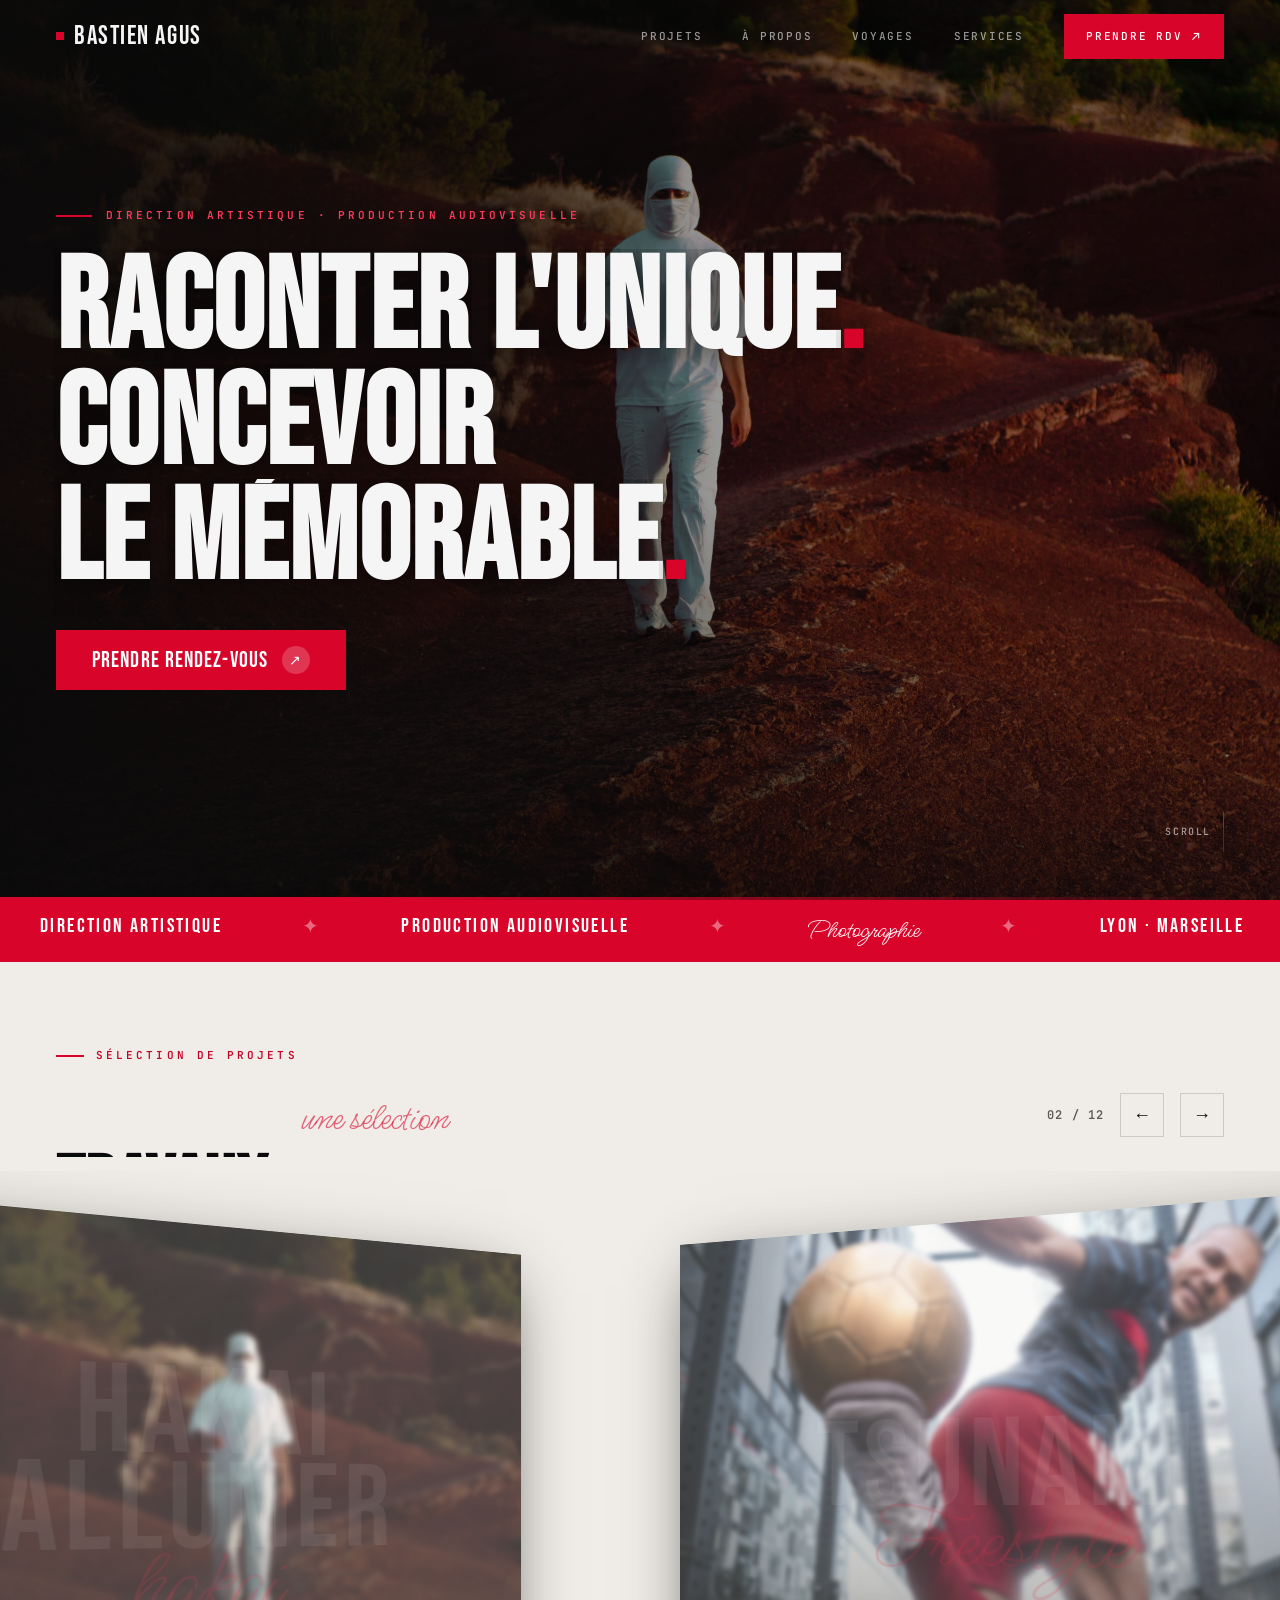
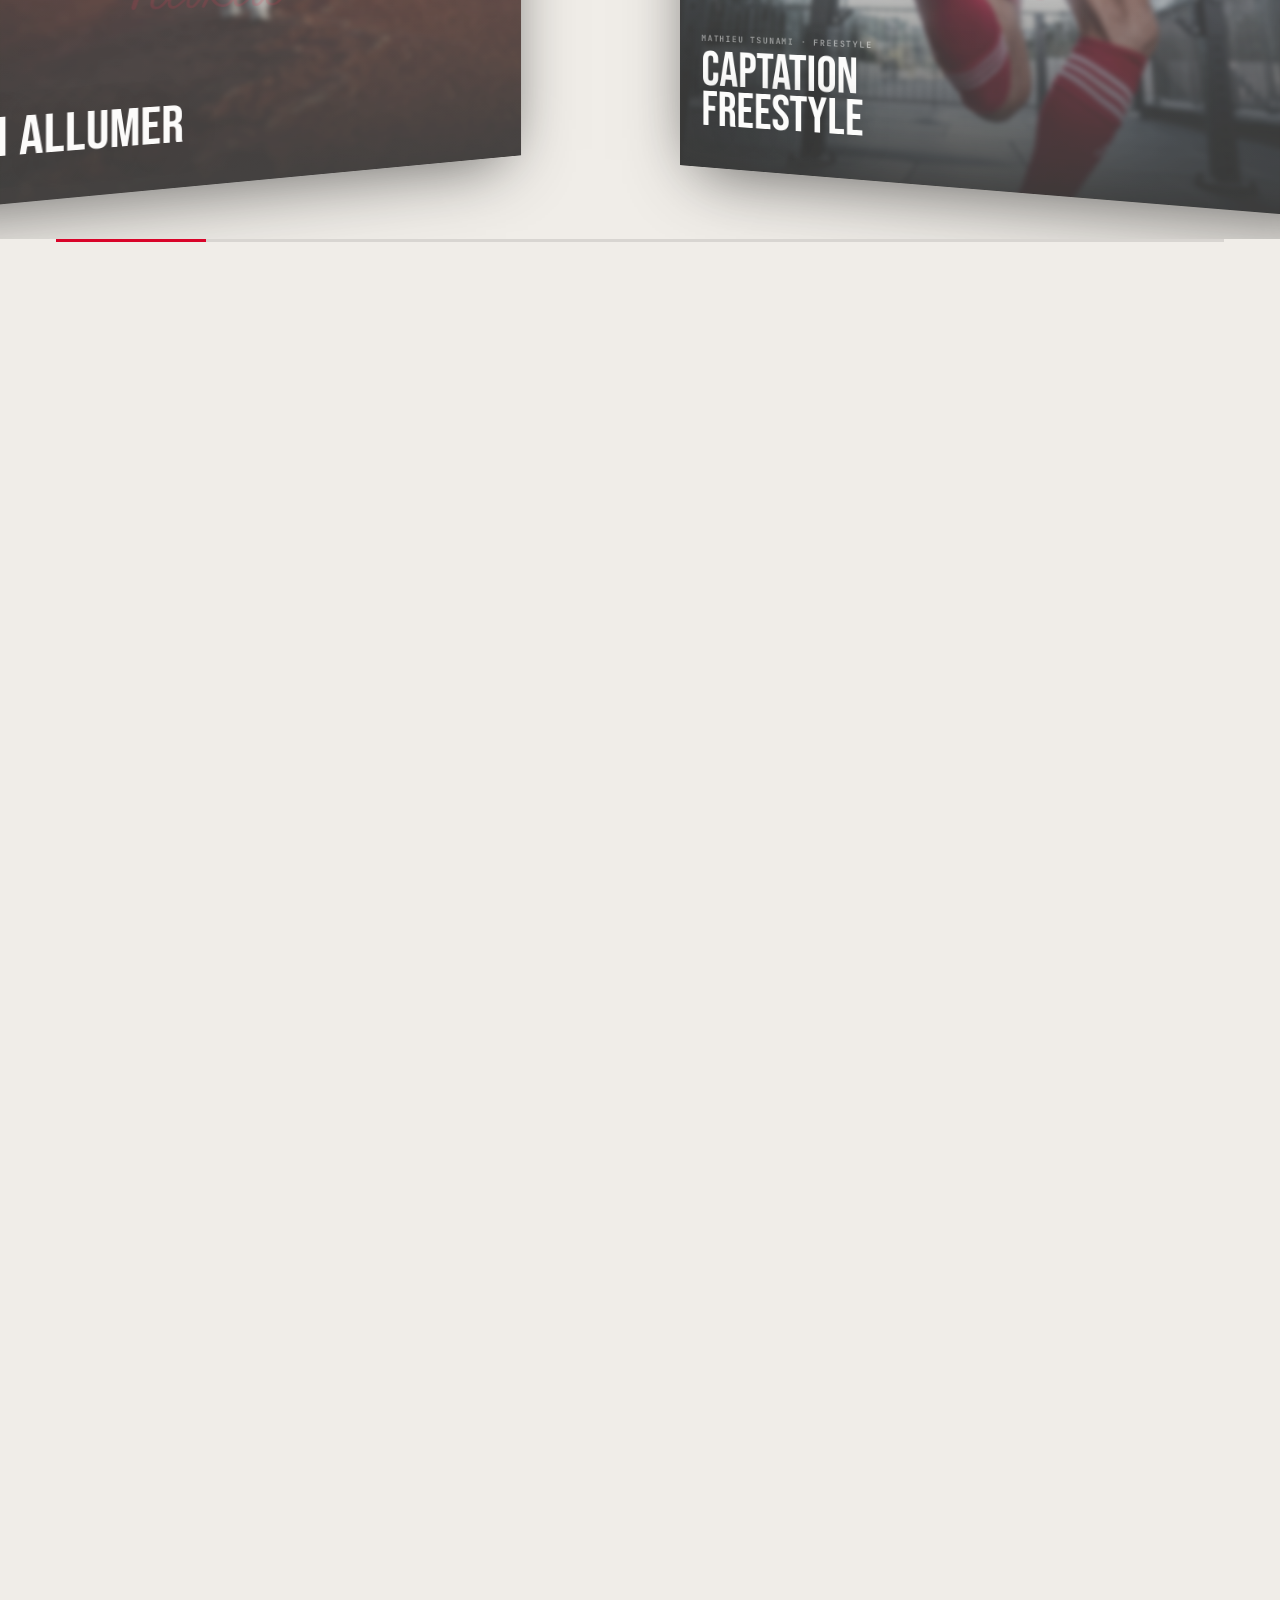
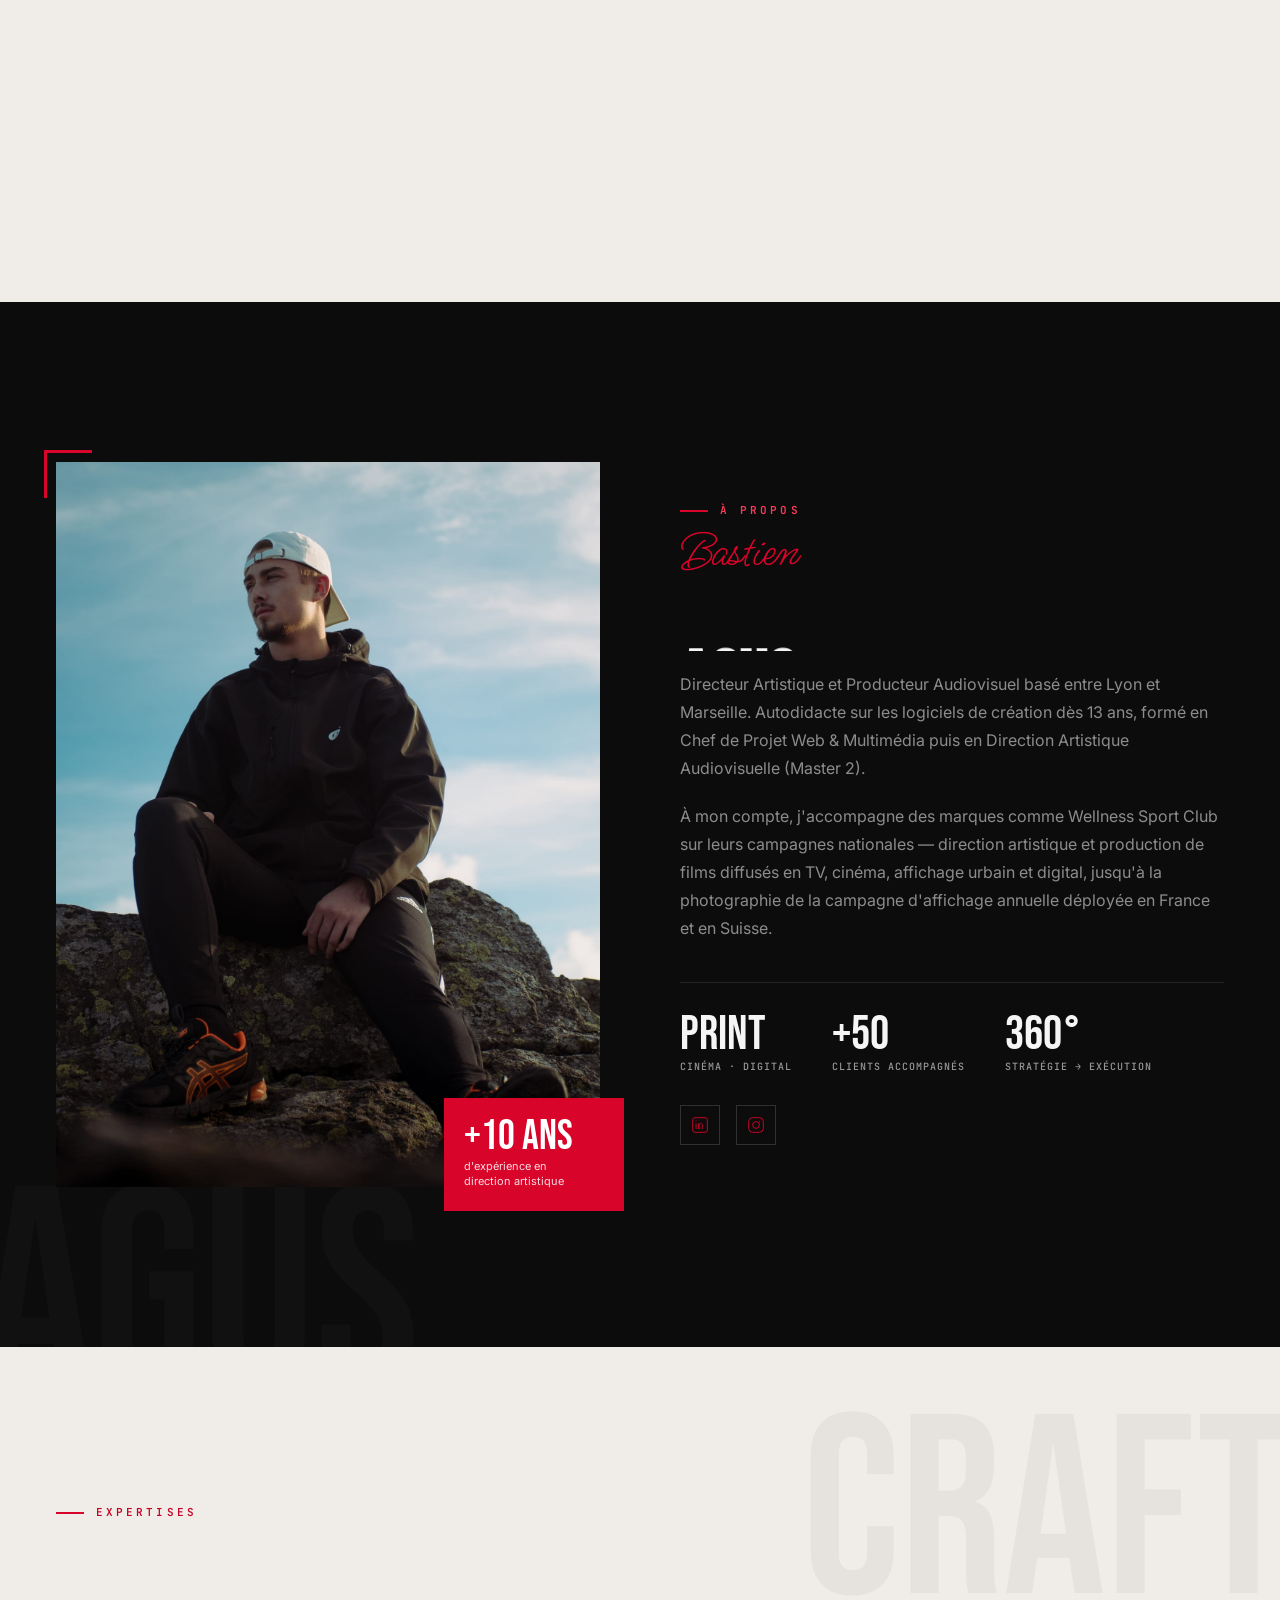
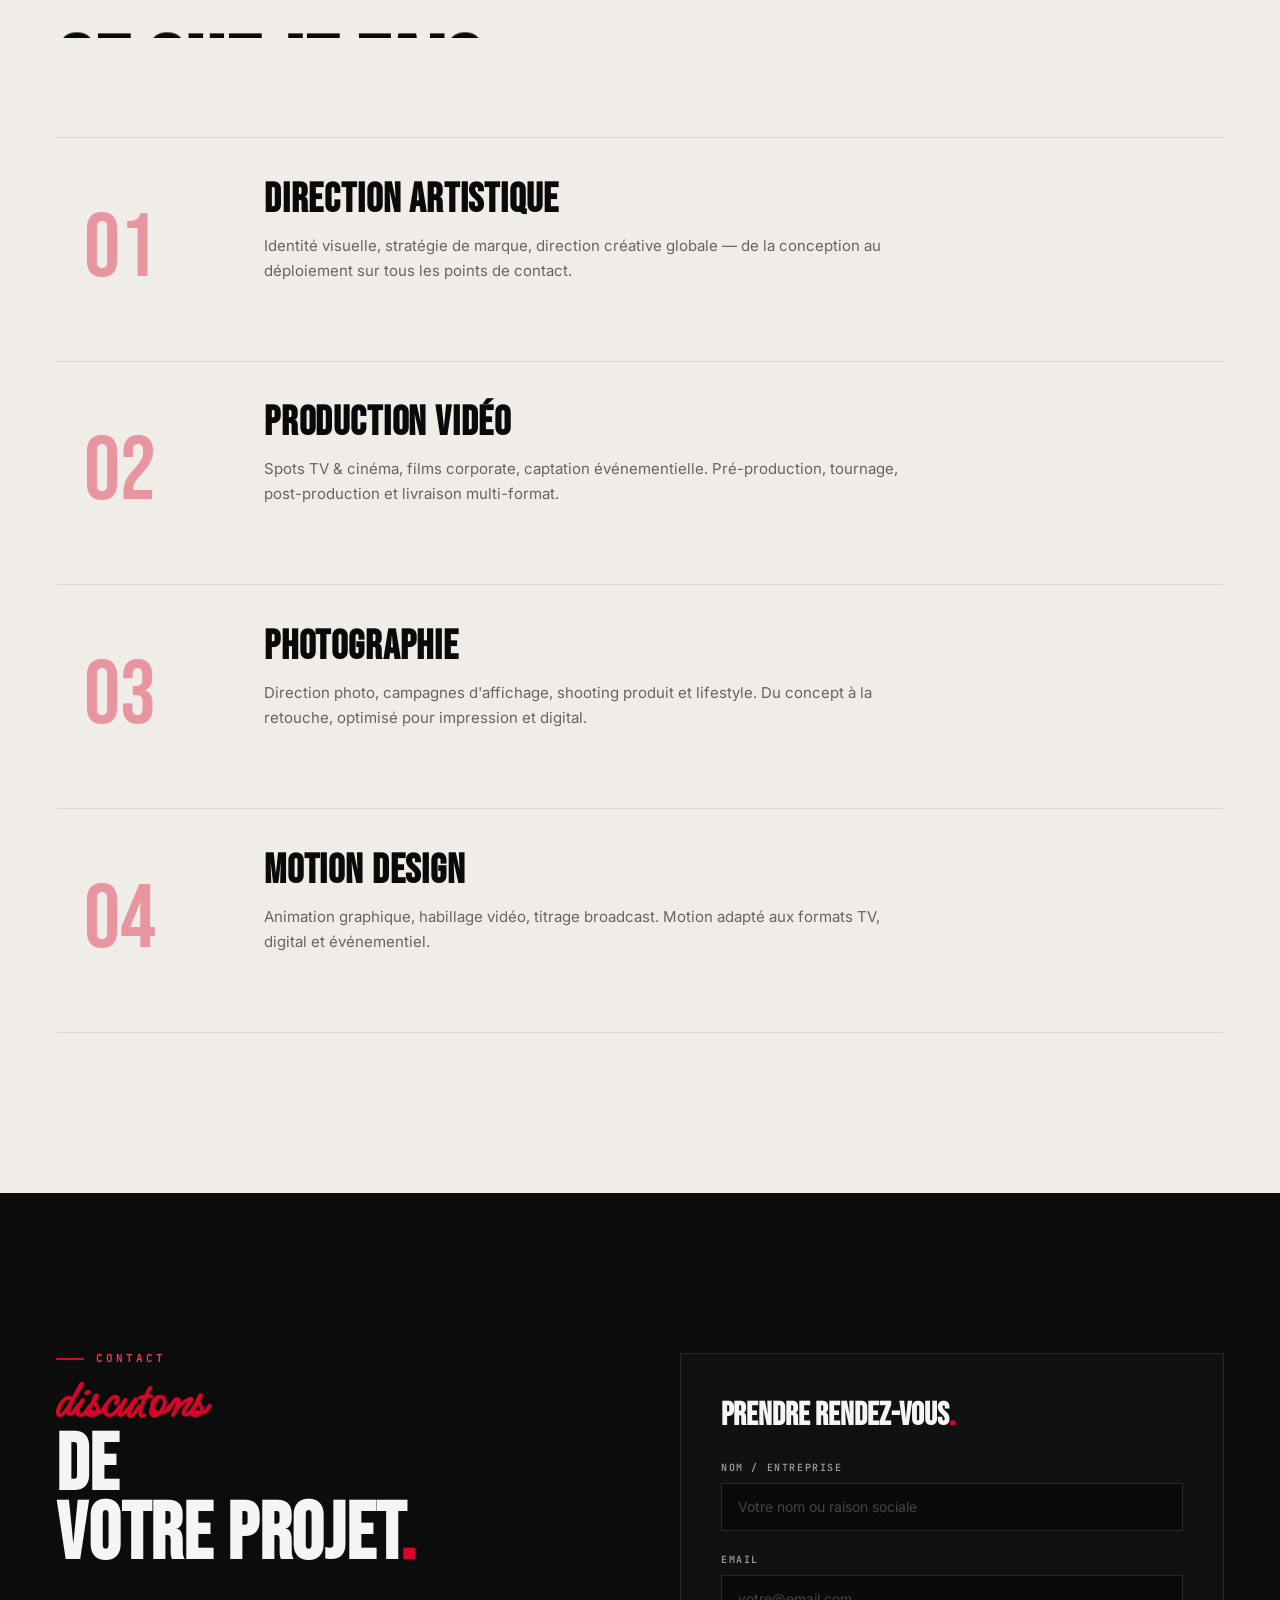
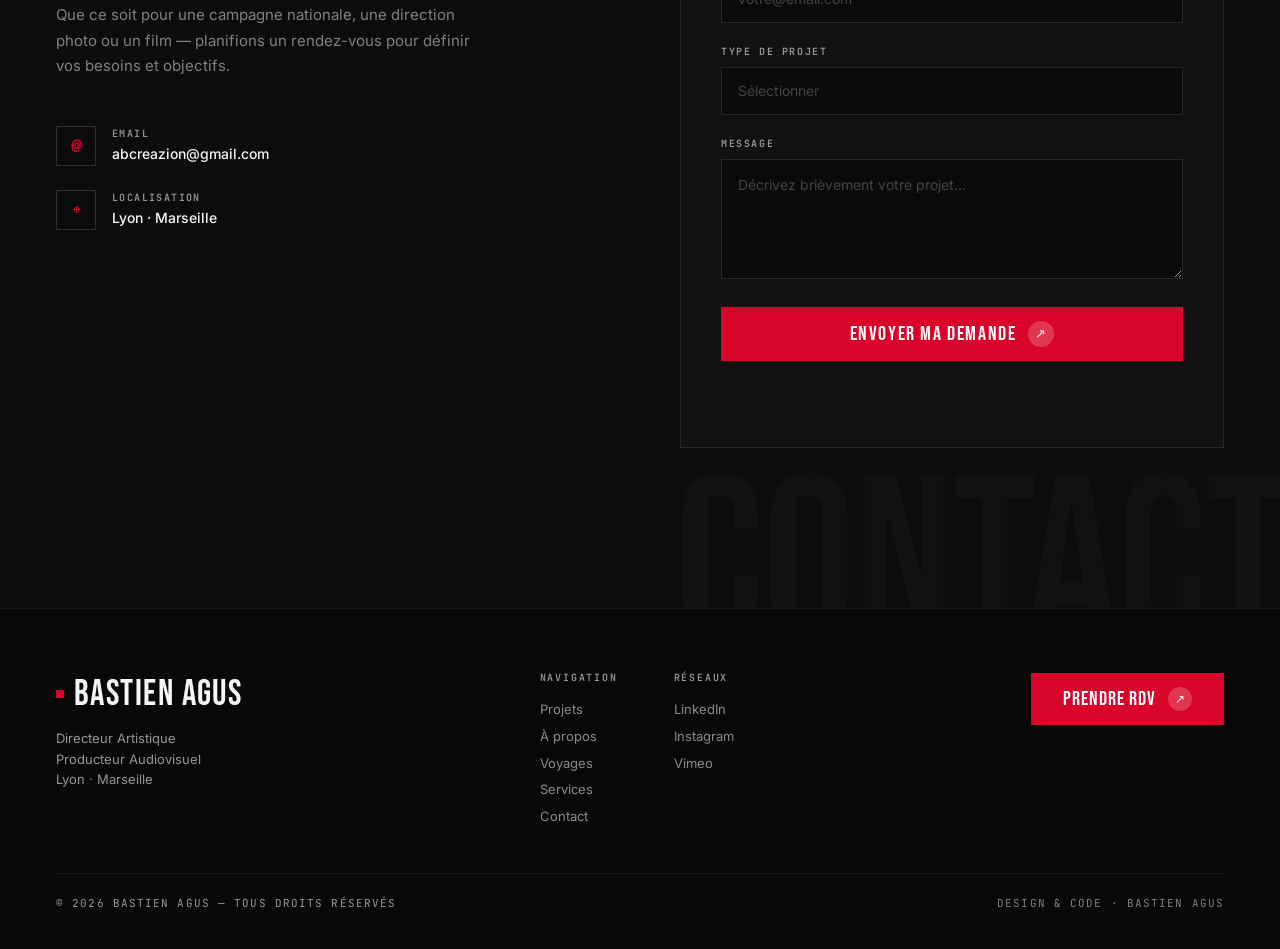
==== index.html @ ee277fe4 "Merge remote-tracking branch 'origin/master'" ====
<!DOCTYPE html>
<html lang="fr">
<head>
<meta charset="utf-8">
<meta name="viewport" content="width=device-width, initial-scale=1">
<title>Bastien Agus — Directeur Artistique · Producteur Audiovisuel</title>
<meta name="description" content="Bastien Agus — Directeur Artistique et Producteur Audiovisuel basé entre Lyon et Marseille. Direction artistique, production vidéo, photographie, motion design.">
<link rel="icon" type="image/svg+xml" href="favicon.svg">
<!-- Hébergement gratuit Vercel (bastienagus.vercel.app) en attendant l'achat d'un nom de domaine — voir js/project-page.js (SITE_URL) -->
<link rel="canonical" href="https://bastienagus.vercel.app/">
<meta property="og:type" content="website">
<meta property="og:site_name" content="Bastien Agus">
<meta property="og:locale" content="fr_FR">
<meta property="og:url" content="https://bastienagus.vercel.app/">
<meta property="og:title" content="Bastien Agus — Directeur Artistique · Producteur Audiovisuel">
<meta property="og:description" content="Bastien Agus — Directeur Artistique et Producteur Audiovisuel basé entre Lyon et Marseille. Direction artistique, production vidéo, photographie, motion design.">
<meta property="og:image" content="https://bastienagus.vercel.app/assets/img/hero-1.jpg">
<meta name="twitter:card" content="summary_large_image">
<meta name="twitter:title" content="Bastien Agus — Directeur Artistique · Producteur Audiovisuel">
<meta name="twitter:description" content="Bastien Agus — Directeur Artistique et Producteur Audiovisuel basé entre Lyon et Marseille. Direction artistique, production vidéo, photographie, motion design.">
<meta name="twitter:image" content="https://bastienagus.vercel.app/assets/img/hero-1.jpg">
<link rel="preconnect" href="https://fonts.googleapis.com">
<link rel="preconnect" href="https://fonts.gstatic.com" crossorigin>
<link href="https://fonts.googleapis.com/css2?family=Bebas+Neue&family=Inter:wght@300;400;500;600;700&family=JetBrains+Mono:wght@400;500;600&family=Ms+Madi&display=swap" rel="stylesheet">
<link rel="stylesheet" href="css/styles.css">
</head>
<body>

<a href="#main-content" class="skip-link">Aller au contenu</a>

<!-- NAV -->
<nav class="nav" id="nav">
  <a href="#hero" class="nav__brand">
    <span class="dot"></span>
    BASTIEN AGUS
  </a>
  <div class="nav__links">
    <a href="#projets" class="nav__link">PROJETS</a>
    <a href="#about" class="nav__link">À PROPOS</a>
    <a href="voyages.html" class="nav__link">VOYAGES</a>
    <a href="#services" class="nav__link">SERVICES</a>
    <a href="#contact" class="nav__cta">
      PRENDRE RDV
      <span class="nav__cta-arrow">↗</span>
    </a>
  </div>
  <button class="nav__burger" id="navBurger" type="button" aria-expanded="false" aria-controls="navMobilePanel" aria-label="Ouvrir le menu">
    <span class="nav__burger-bar"></span>
    <span class="nav__burger-bar"></span>
    <span class="nav__burger-bar"></span>
  </button>
</nav>
<div class="nav__mobile-panel" id="navMobilePanel">
  <a href="#projets" class="nav__mobile-link">PROJETS</a>
  <a href="#about" class="nav__mobile-link">À PROPOS</a>
  <a href="voyages.html" class="nav__mobile-link">VOYAGES</a>
  <a href="#services" class="nav__mobile-link">SERVICES</a>
  <a href="#contact" class="nav__mobile-link">PRENDRE RDV ↗</a>
</div>

<main id="main-content">
<!-- ============================== HERO ============================== -->
<section id="hero" class="hero">
  <div class="hero__ghost" id="heroGhost" aria-hidden="true">DA</div>

  <div class="hero__video-wrap">
    <video class="hero__video" id="heroVideo" poster="assets/img/hero-1.jpg" autoplay muted loop playsinline aria-hidden="true">
      <source src="assets/video/hero_slideshow.mp4" type="video/mp4">
    </video>
  </div>

  <div class="hero__scrim"></div>

  <div class="hero__content">
    <div class="hero__inner">
      <div class="hero__eyebrow" data-reveal data-d="0">
        <span class="hero__eyebrow-line"></span>
        <span class="hero__eyebrow-text">DIRECTION ARTISTIQUE · PRODUCTION AUDIOVISUELLE</span>
      </div>
      <h1 class="hero__title" data-reveal data-split data-d="100">
        Raconter l'unique<span class="red">.</span><br>Concevoir<br>le mémorable<span class="red">.</span>
      </h1>
      <div class="hero__actions" data-reveal data-d="200">
        <a href="#contact" class="btn-primary btn-primary--lg">
          PRENDRE RENDEZ-VOUS
          <span class="btn-primary__arrow">↗</span>
        </a>
      </div>
    </div>
  </div>

  <div class="hero__scroll">
    <span class="hero__scroll-label">SCROLL</span>
    <div class="hero__scroll-track"><div class="hero__scroll-dot"></div></div>
  </div>

  <div class="hero__baseline"></div>
</section>

<!-- MARQUEE -->
<div class="marquee" aria-hidden="true">
  <div class="marquee__track">
    <span class="marquee__item">DIRECTION ARTISTIQUE</span>
    <span class="marquee__sep">✦</span>
    <span class="marquee__item">PRODUCTION AUDIOVISUELLE</span>
    <span class="marquee__sep">✦</span>
    <span class="marquee__script">Photographie</span>
    <span class="marquee__sep">✦</span>
    <span class="marquee__item">LYON · MARSEILLE</span>
    <span class="marquee__sep">✦</span>
    <span class="marquee__item">DIRECTION ARTISTIQUE</span>
    <span class="marquee__sep">✦</span>
    <span class="marquee__item">PRODUCTION AUDIOVISUELLE</span>
    <span class="marquee__sep">✦</span>
    <span class="marquee__script">Photographie</span>
    <span class="marquee__sep">✦</span>
    <span class="marquee__item">LYON · MARSEILLE</span>
    <span class="marquee__sep">✦</span>
  </div>
</div>

<!-- ============================== PROJETS — 3D CAROUSEL ============================== -->
<section id="projets" class="projets">
  <div class="carousel-outer" id="carouselOuter">
    <div class="carousel-sticky">

      <!-- header -->
      <div class="carousel-header">
        <div>
          <div class="eyebrow" data-reveal data-d="0">
            <span class="eyebrow__line"></span>
            <span class="eyebrow__text">SÉLECTION DE PROJETS</span>
          </div>
          <div class="carousel-header__titles">
            <h2 class="section-title section-title--dark" data-reveal data-split data-d="80">TRAVAUX<span class="red">.</span></h2>
            <span class="script script--muted" data-reveal data-d="120">une sélection</span>
          </div>
        </div>
        <div class="carousel-nav" data-reveal data-d="160">
          <span class="carousel-nav__count" id="carouselCount">01 / 06</span>
          <button class="carousel-nav__btn" id="prevBtn" aria-label="Projet précédent">←</button>
          <button class="carousel-nav__btn" id="nextBtn" aria-label="Projet suivant">→</button>
        </div>
      </div>

      <!-- 3D perspective track -->
      <div class="carousel-stage">
        <div class="carousel-track" id="carouselTrack">
          <!-- Cartes générées automatiquement depuis js/projects.js -->
        </div>
      </div>

      <!-- progress bar -->
      <div class="carousel-progress">
        <div class="carousel-progress__fill" id="carouselProgress"></div>
      </div>
    </div>
  </div>
</section>

<!-- ============================== ABOUT ============================== -->
<section id="about" class="about">
  <div class="about__bgword" aria-hidden="true">AGUS</div>
  <div class="about__grid">
    <div data-reveal data-d="0">
      <div class="about__portrait-wrap">
        <div class="about__portrait"></div>
        <div class="about__badge">
          <div class="about__badge-num">+10 ANS</div>
          <div class="about__badge-label">d'expérience en<br>direction artistique</div>
        </div>
        <div class="about__corner"></div>
      </div>
    </div>
    <div>
      <div class="eyebrow" data-reveal data-d="80">
        <span class="eyebrow__line"></span>
        <span class="eyebrow__text">À PROPOS</span>
      </div>
      <div class="script about__firstname" data-reveal data-d="130">Bastien</div>
      <h2 class="about__title" data-reveal data-split data-d="150">AGUS<span class="red">.</span></h2>
      <p class="about__text" data-reveal data-d="220">Directeur Artistique et Producteur Audiovisuel basé entre Lyon et Marseille. Autodidacte sur les logiciels de création dès 13 ans, formé en Chef de Projet Web &amp; Multimédia puis en Direction Artistique Audiovisuelle (Master 2).</p>
      <p class="about__text" data-reveal data-d="280">À mon compte, j'accompagne des marques comme Wellness Sport Club sur leurs campagnes nationales — direction artistique et production de films diffusés en TV, cinéma, affichage urbain et digital, jusqu'à la photographie de la campagne d'affichage annuelle déployée en France et en Suisse.</p>
      <div class="about__stats" data-reveal data-d="340">
        <div>
          <div class="about__stat-num">PRINT</div>
          <div class="about__stat-label">CINÉMA · DIGITAL</div>
        </div>
        <div>
          <div class="about__stat-num">+50</div>
          <div class="about__stat-label">CLIENTS ACCOMPAGNÉS</div>
        </div>
        <div>
          <div class="about__stat-num">360°</div>
          <div class="about__stat-label">STRATÉGIE → EXÉCUTION</div>
        </div>
      </div>
      <div class="about__social" data-reveal data-d="400">
        <a href="https://www.linkedin.com/in/bastien-agus-53ba7216b/" class="about__social-link" target="_blank" rel="noopener noreferrer" aria-label="LinkedIn">
          <svg viewBox="0 0 32 32" fill="none" stroke="currentColor" stroke-width="1.6" aria-hidden="true">
            <rect x="3" y="3" width="26" height="26" rx="4"/>
            <line x1="9" y1="13" x2="9" y2="23"/>
            <circle cx="9" cy="8.5" r="0.9" fill="currentColor" stroke="none"/>
            <path d="M14 23v-7c0-1.66 1.34-3 3-3s3 1.34 3 3v7"/>
            <line x1="14" y1="13" x2="14" y2="23"/>
          </svg>
        </a>
        <a href="https://www.instagram.com/abcreazion/" class="about__social-link" target="_blank" rel="noopener noreferrer" aria-label="Instagram">
          <svg viewBox="0 0 32 32" fill="none" stroke="currentColor" stroke-width="1.6" aria-hidden="true">
            <rect x="3" y="3" width="26" height="26" rx="7"/>
            <circle cx="16" cy="16" r="6"/>
            <circle cx="22.5" cy="9.5" r="1.1" fill="currentColor" stroke="none"/>
          </svg>
        </a>
      </div>
    </div>
  </div>
</section>

<!-- ============================== SERVICES ============================== -->
<section id="services" class="services">
  <div class="services__bgword" aria-hidden="true">CRAFT</div>
  <div class="services__inner">
    <div class="eyebrow" data-reveal data-d="0">
      <span class="eyebrow__line"></span>
      <span class="eyebrow__text">EXPERTISES</span>
    </div>
    <h2 class="section-title section-title--dark services__title" data-reveal data-split data-d="80">CE QUE JE FAIS<span class="red">.</span></h2>
    <div class="script script--muted services__script" data-reveal data-d="120">l'expertise</div>
    <div class="services__grid">
      <a href="#contact" class="svc" data-reveal data-d="0" data-type="Direction artistique">
        <span class="svc__num">01</span>
        <div class="svc__body">
          <h3 class="svc__title">DIRECTION ARTISTIQUE</h3>
          <p class="svc__text">Identité visuelle, stratégie de marque, direction créative globale — de la conception au déploiement sur tous les points de contact.</p>
          <span class="svc__cta">DEMANDER UN DEVIS <span class="svc__cta-arrow">→</span></span>
        </div>
        <svg class="svc__icon" viewBox="0 0 32 32" fill="none" stroke="currentColor" stroke-width="1.6" aria-hidden="true">
          <path d="M2 10V2H10"/><path d="M22 2H30V10"/><path d="M30 22V30H22"/><path d="M10 30H2V22"/>
        </svg>
      </a>
      <a href="#contact" class="svc" data-reveal data-d="70" data-type="Production vidéo">
        <span class="svc__num">02</span>
        <div class="svc__body">
          <h3 class="svc__title">PRODUCTION VIDÉO</h3>
          <p class="svc__text">Spots TV &amp; cinéma, films corporate, captation événementielle. Pré-production, tournage, post-production et livraison multi-format.</p>
          <span class="svc__cta">DEMANDER UN DEVIS <span class="svc__cta-arrow">→</span></span>
        </div>
        <svg class="svc__icon" viewBox="0 0 32 32" fill="none" stroke="currentColor" stroke-width="1.6" aria-hidden="true">
          <rect x="3" y="12" width="26" height="17"/><path d="M3 12L8 4H14L11 12"/><path d="M14 12L19 4H25L22 12"/>
        </svg>
      </a>
      <a href="#contact" class="svc" data-reveal data-d="0" data-type="Photographie">
        <span class="svc__num">03</span>
        <div class="svc__body">
          <h3 class="svc__title">PHOTOGRAPHIE</h3>
          <p class="svc__text">Direction photo, campagnes d'affichage, shooting produit et lifestyle. Du concept à la retouche, optimisé pour impression et digital.</p>
          <span class="svc__cta">DEMANDER UN DEVIS <span class="svc__cta-arrow">→</span></span>
        </div>
        <svg class="svc__icon" viewBox="0 0 32 32" fill="none" stroke="currentColor" stroke-width="1.6" aria-hidden="true">
          <polygon points="16,3 27,10 27,22 16,29 5,22 5,10"/><polygon points="16,10 21,13 21,19 16,22 11,19 11,13"/>
        </svg>
      </a>
      <a href="#contact" class="svc" data-reveal data-d="70" data-type="Motion design">
        <span class="svc__num">04</span>
        <div class="svc__body">
          <h3 class="svc__title">MOTION DESIGN</h3>
          <p class="svc__text">Animation graphique, habillage vidéo, titrage broadcast. Motion adapté aux formats TV, digital et événementiel.</p>
          <span class="svc__cta">DEMANDER UN DEVIS <span class="svc__cta-arrow">→</span></span>
        </div>
        <svg class="svc__icon" viewBox="0 0 32 32" fill="none" stroke="currentColor" stroke-width="1.6" aria-hidden="true">
          <line x1="2" y1="16" x2="30" y2="16"/>
          <rect x="6" y="12" width="8" height="8" transform="rotate(45 10 16)"/>
          <rect x="20" y="12" width="8" height="8" transform="rotate(45 24 16)"/>
        </svg>
      </a>
    </div>
  </div>
</section>

<!-- ============================== CONTACT ============================== -->
<section id="contact" class="contact">
  <div class="contact__bgword" aria-hidden="true">CONTACT</div>
  <div class="contact__grid">
    <div>
      <div class="eyebrow" data-reveal data-d="0">
        <span class="eyebrow__line"></span>
        <span class="eyebrow__text">CONTACT</span>
      </div>
      <h2 class="contact__title" data-reveal data-d="80"><span class="contact__script">discutons</span>DE<br>VOTRE PROJET<span class="red">.</span></h2>
      <p class="contact__lead" data-reveal data-d="160">Que ce soit pour une campagne nationale, une direction photo ou un film — planifions un rendez-vous pour définir vos besoins et objectifs.</p>
      <div class="contact__details" data-reveal data-d="240">
        <div class="contact__detail">
          <span class="contact__icon">@</span>
          <div>
            <div class="contact__detail-label">EMAIL</div>
            <a href="mailto:abcreazion@gmail.com" class="contact__detail-value">abcreazion@gmail.com</a>
          </div>
        </div>
        <div class="contact__detail">
          <span class="contact__icon">⌖</span>
          <div>
            <div class="contact__detail-label">LOCALISATION</div>
            <span class="contact__detail-value">Lyon · Marseille</span>
          </div>
        </div>
      </div>
    </div>
    <form class="contact__card" id="contactForm" action="https://formspree.io/f/xbdvqbor" method="POST" data-reveal data-d="120" novalidate>
      <h3 class="contact__card-title">PRENDRE RENDEZ-VOUS<span class="red">.</span></h3>
      <div class="contact__fields">
        <div class="field">
          <label class="field__label" for="f-name">NOM / ENTREPRISE</label>
          <input class="field__input" id="f-name" name="name" type="text" placeholder="Votre nom ou raison sociale" required>
        </div>
        <div class="field">
          <label class="field__label" for="f-email">EMAIL</label>
          <input class="field__input" id="f-email" name="email" type="email" placeholder="votre@email.com" required>
        </div>
        <div class="field">
          <label class="field__label" for="f-type">TYPE DE PROJET</label>
          <select class="field__input field__select" id="f-type" name="type" required>
            <option value="" disabled selected>Sélectionner</option>
            <option>Direction artistique</option>
            <option>Production vidéo</option>
            <option>Photographie</option>
            <option>Motion design</option>
          </select>
        </div>
        <div class="field">
          <label class="field__label" for="f-msg">MESSAGE</label>
          <textarea class="field__input field__textarea" id="f-msg" name="message" placeholder="Décrivez brièvement votre projet…" required></textarea>
        </div>
        <button type="submit" class="btn-submit" id="contactSubmit">
          ENVOYER MA DEMANDE
          <span class="btn-submit__arrow">↗</span>
        </button>
        <p class="field__status" id="contactStatus" role="status" aria-live="polite"></p>
      </div>
    </form>
  </div>
</section>
</main>

<!-- FOOTER -->
<footer class="footer">
  <div class="footer__top">
    <div>
      <div class="footer__brand">
        <span class="dot"></span>
        BASTIEN AGUS
      </div>
      <div class="footer__tagline">Directeur Artistique<br>Producteur Audiovisuel<br>Lyon · Marseille</div>
    </div>
    <div class="footer__cols">
      <div>
        <div class="footer__col-title">NAVIGATION</div>
        <div class="footer__col-links">
          <a href="#projets">Projets</a>
          <a href="#about">À propos</a>
          <a href="voyages.html">Voyages</a>
          <a href="#services">Services</a>
          <a href="#contact">Contact</a>
        </div>
      </div>
      <div>
        <div class="footer__col-title">RÉSEAUX</div>
        <div class="footer__col-links">
          <a href="https://www.linkedin.com/in/bastien-agus-53ba7216b/" target="_blank" rel="noopener noreferrer">LinkedIn</a>
          <a href="https://www.instagram.com/abcreazion/" target="_blank" rel="noopener noreferrer">Instagram</a>
          <a href="#">Vimeo</a>
        </div>
      </div>
    </div>
    <div>
      <a href="#contact" class="btn-primary">
        PRENDRE RDV
        <span class="btn-primary__arrow btn-primary__arrow--sm">↗</span>
      </a>
    </div>
  </div>
  <div class="footer__bottom">
    <span>© 2026 BASTIEN AGUS — TOUS DROITS RÉSERVÉS</span>
    <span>DESIGN &amp; CODE · BASTIEN AGUS</span>
  </div>
</footer>

<script src="js/projects.js"></script>
<script src="js/motion.js"></script>
<script src="js/main.js"></script>
</body>
</html>
---- css/styles.css ----
/* ============================================================
   BASTIEN AGUS — Portfolio
   Directeur Artistique · Producteur Audiovisuel
   ============================================================ */

:root {
  --bg: #0a0a0a;
  --ink: #f5f5f5;
  --red: #d90429;
  --red-dark: #b80324;
  --red-text: #ff3b5c; /* rouge AA (~5.7:1 sur --bg) pour le petit texte — --red seul (3.77:1) échoue <18px */
  --red-text-on-cream: #c40427; /* variante AA (~5.3:1) pour le même usage sur fond --cream : --red-text y tombe à 2.98:1 (échoue), --red seul est à 4.496:1 (trop juste, à la limite de l'arrondi) */
  --ink-dim: rgba(245, 245, 245, .6); /* gris atténué AA (~6.8:1 sur --bg) pour labels/petit texte */
  --cream: #f0ede8;
  --mono: 'JetBrains Mono', monospace;
  --sans: 'Inter', system-ui, sans-serif;
  --display: 'Bebas Neue', sans-serif;
  --script: 'Ms Madi', cursive;

  --ease-out: cubic-bezier(.22, .61, .36, 1);
  --dur-fast: .3s;
  --dur-base: .35s;
  --dur-med: .4s;
  --dur-slow: .5s;
  --dur-slower: .6s;
  --dur-slowest: .8s;

  /* Glassmorphisme sombre partagé (nav scrollée + pilules mobile). Opacité tenue
     assez haute (.66) pour que le texte clair reste parfaitement lisible, mais
     assez basse pour laisser transparaître le flou + la saturation du fond — la
     vraie signature "verre". Le bord clair + le liseré interne font la brillance. */
  --glass-bg: rgba(10, 10, 10, .66);
  --glass-blur: blur(20px) saturate(150%);
  --glass-border: rgba(255, 255, 255, .1);
  --glass-shadow: 0 8px 30px rgba(0, 0, 0, .42), inset 0 1px 0 rgba(255, 255, 255, .06);
}

*, *::before, *::after { margin: 0; padding: 0; box-sizing: border-box; }
html { scroll-behavior: smooth; }
body {
  margin: 0;
  background: var(--bg);
  color: var(--ink);
  font-family: var(--sans);
  -webkit-font-smoothing: antialiased;
  overflow-x: hidden;
}
::selection { background: var(--red); color: #fff; }
a { text-decoration: none; color: inherit; }
img { display: block; max-width: 100%; }
.red { color: var(--red); }

:focus-visible { outline: 2px solid var(--red); outline-offset: 3px; }

.skip-link {
  position: absolute; top: -100px; left: 16px; z-index: 1000;
  background: var(--red); color: #fff; padding: 12px 20px;
  font: 600 12px/1 var(--mono); letter-spacing: .1em;
  transition: top .2s ease;
}
.skip-link:focus-visible { top: 16px; }

/* shared brand dot */
.dot { width: 8px; height: 8px; background: var(--red); display: inline-block; }

/* media placeholder tag */
.media-tag {
  font: 500 12px/1 var(--mono);
  letter-spacing: .16em;
  color: rgba(245,245,245,.25);
}
.media-tag--dark { font-size: 10px; color: rgba(245,245,245,.3); }

/* keyframes */
@keyframes k-pulse { 0%,100% { opacity: .4; } 50% { opacity: 1; } }
@keyframes k-slide { from { transform: translateX(0); } to { transform: translateX(-50%); } }

/* ============================== NAV ============================== */
/* Bandeau plein largeur classique au repos (tout en haut de page). Dès que
   .is-split est posée (JS, ~qq px de scroll) :
   - Desktop (≥901px) : .nav reste UN SEUL bandeau (logo + liens + CTA
     ensemble) qui flotte, se resserre (padding croissant) et se pose un fond
     pilule — jamais de split ni de burger ici, cf. media query dédiée.
   - Mobile (≤900px) : .nav lui-même reste transparent, ce sont .nav__brand et
     .nav__burger qui deviennent chacun leur propre pilule flottante (seuls
     éléments visibles en mobile de toute façon) — cf. media query dédiée. */
/* left:50%+translateX(-50%) plutôt que left:0;right:0 : le rétrécissement doit
   réduire la largeur RÉELLE de la boîte (donc de son fond), pas juste agrandir
   son padding intérieur — sinon le fond/rayon restent posés sur une boîte plein
   écran (coins arrondis collés aux bords de l'écran), pas sur un bandeau
   effectivement plus étroit et centré. translateX(-50%) recentre automatiquement
   à chaque largeur, pas besoin de l'animer séparément. */
.nav {
  position: fixed; top: 0; left: 50%; transform: translateX(-50%); width: 100%; z-index: 100;
  display: flex; align-items: center; justify-content: space-between;
  padding: 0 56px; height: 72px; border-radius: 12px; /* rayon toujours présent, invisible tant qu'il n'y a pas de fond */
  transition: top var(--dur-med) var(--ease-out), width var(--dur-med) var(--ease-out),
    background var(--dur-base) ease, box-shadow var(--dur-base) ease;
}
.nav__brand {
  font-family: var(--display); font-size: 26px; letter-spacing: .06em;
  color: var(--ink); display: flex; align-items: center; gap: 10px;
  border-radius: 12px;
  transition: background var(--dur-base) ease, box-shadow var(--dur-base) ease;
}
.nav__links { display: flex; align-items: center; gap: 40px; }
.nav__link {
  font: 500 11px/1 var(--mono); letter-spacing: .16em;
  color: rgba(245,245,245,.6); transition: color var(--dur-fast) ease;
}
.nav__link:hover { color: var(--ink); }
.nav__cta {
  /* padding vertical remonté (10px→16px) : le CTA passe de 33px à ~44px de haut —
     seule action de conversion visible en permanence, il faisait chétif face au
     système de boutons (btn-primary ~61px, btn-submit 54px) et passait sous la
     cible tactile minimale de 44px. */
  display: inline-flex; align-items: center; gap: 10px;
  font: 500 11px/1 var(--mono); letter-spacing: .16em; color: #fff;
  background: var(--red); padding: 16px 22px;
}
.nav__cta-arrow { font-size: 13px; }

.nav__burger {
  display: none; flex-direction: column; align-items: center; justify-content: center;
  gap: 5px; width: 44px; height: 44px; background: transparent; border: none; cursor: pointer;
  flex: none; border-radius: 12px;
  transition: background var(--dur-base) ease, box-shadow var(--dur-base) ease;
}
.nav__burger-bar { width: 22px; height: 2px; background: var(--ink); transition: transform var(--dur-fast) ease, opacity var(--dur-fast) ease; }
.nav__burger[aria-expanded="true"] .nav__burger-bar:nth-child(1) { transform: translateY(7px) rotate(45deg); }
.nav__burger[aria-expanded="true"] .nav__burger-bar:nth-child(2) { opacity: 0; }
.nav__burger[aria-expanded="true"] .nav__burger-bar:nth-child(3) { transform: translateY(-7px) rotate(-45deg); }

.nav__mobile-panel {
  position: fixed; top: 72px; left: 0; right: 0; z-index: 99;
  background: rgba(10,10,10,.97); -webkit-backdrop-filter: blur(16px); backdrop-filter: blur(16px);
  border-top: 1px solid rgba(255,255,255,.08);
  display: flex; flex-direction: column; padding: 4px 24px 20px;
  transform: translateY(-12px); opacity: 0; pointer-events: none;
  transition: opacity .25s ease, transform .25s ease, top var(--dur-med) var(--ease-out);
}
.nav.is-split ~ .nav__mobile-panel { top: 88px; } /* mobile uniquement : nav flotte à top:12px, cf. override dans la media query ≤900px */
.nav__mobile-panel.is-open { opacity: 1; transform: none; pointer-events: auto; }
.nav__mobile-link {
  font: 600 14px/1 var(--mono); letter-spacing: .14em; color: rgba(245,245,245,.75);
  padding: 18px 0; min-height: 44px; display: flex; align-items: center;
  border-bottom: 1px solid rgba(255,255,255,.08); transition: color var(--dur-fast) ease;
}
.nav__mobile-link:last-child { border-bottom: none; }
.nav__mobile-link:hover { color: var(--ink); }

/* ============================== HERO ============================== */
.hero {
  position: relative; height: 100vh; min-height: 700px;
  overflow: hidden; background: var(--bg);
}
.hero__ghost {
  position: absolute; top: 50%; left: 50%; transform: translate(-50%,-50%);
  font-family: var(--display); font-size: min(42vw,620px); line-height: .78;
  color: transparent; -webkit-text-stroke: 1px rgba(255,255,255,.06);
  pointer-events: none; user-select: none; white-space: nowrap; z-index: 1;
}
.hero__video-wrap { position: absolute; inset: 0; z-index: 2; background: #111; }
.hero__video { width: 100%; height: 100%; object-fit: cover; }
.hero__scrim {
  position: absolute; inset: 0; z-index: 3; pointer-events: none;
  /* Scrim horizontal dédié à la colonne de texte (gauche) + assombrissement bas,
     plus fiable qu'un dégradé diagonal 135deg dont l'opacité chute déjà à ~45%
     pile là où le texte est affiché (centré verticalement, aligné à gauche). */
  background-image:
    linear-gradient(90deg, rgba(10,10,10,.88) 0%, rgba(10,10,10,.66) 38%, rgba(10,10,10,.3) 65%, rgba(10,10,10,.12) 100%),
    linear-gradient(to top, rgba(10,10,10,.55) 0%, rgba(10,10,10,0) 45%);
}
.hero__content {
  position: absolute; inset: 0; z-index: 4;
  display: flex; flex-direction: column; justify-content: center; padding: 0 56px;
}
.hero__inner { max-width: 900px; }
.hero__eyebrow {
  display: flex; align-items: center; gap: 14px; margin-bottom: 28px;
}
.hero__eyebrow-line { width: 36px; height: 2px; background: var(--red); }
.hero__eyebrow-text {
  font: 600 11px/1 var(--mono); letter-spacing: .28em; color: var(--red-text);
}
.hero__title {
  font-family: var(--display); font-size: min(10vw,128px); line-height: .84;
  letter-spacing: .01em; color: var(--ink); margin-bottom: 36px;
  text-shadow: 0 4px 32px rgba(0,0,0,.55);
}
.hero__actions { display: flex; }

.hero__scroll {
  position: absolute; bottom: 48px; right: 56px; z-index: 5;
  display: flex; align-items: center; gap: 12px;
}
.hero__scroll-label {
  font: 500 10px/1 var(--mono); letter-spacing: .16em; color: var(--ink-dim);
}
.hero__scroll-track {
  width: 1px; height: 40px; background: rgba(255,255,255,.15);
  position: relative; overflow: hidden;
}
.hero__scroll-dot {
  width: 1px; height: 16px; background: var(--red);
  position: absolute; top: 0; animation: k-pulse 2s ease-in-out infinite;
}
.hero__baseline {
  position: absolute; bottom: 0; left: 0; right: 0; height: 3px; z-index: 5;
  background: linear-gradient(90deg, var(--red) 0%, var(--red) 30%, transparent 100%);
}

/* ============================== BUTTONS ============================== */
/* système de bouton rouge partagé (nav__cta, btn-primary, btn-submit) */
.btn-primary, .btn-submit, .nav__cta {
  transition: background var(--dur-base) var(--ease-out), transform var(--dur-base) var(--ease-out);
}
.btn-primary:hover, .btn-submit:hover, .nav__cta:hover {
  background: var(--red-dark); transform: translateY(-2px);
}
.btn-primary {
  display: inline-flex; align-items: center; gap: 12px;
  font-family: var(--display); font-size: 20px; letter-spacing: .05em; color: #fff;
  background: var(--red); padding: 14px 32px;
}
.btn-primary--lg { font-size: 22px; gap: 14px; padding: 16px 36px; }
.btn-primary--lg:hover { transform: translateY(-3px); }
.btn-primary__arrow {
  width: 28px; height: 28px; border-radius: 50%; background: rgba(255,255,255,.2);
  display: flex; align-items: center; justify-content: center; font-size: 14px;
}
.btn-primary__arrow--sm { width: 24px; height: 24px; font-size: 12px; }

/* ============================== MARQUEE ============================== */
.marquee {
  background: var(--red); padding: 14px 0; overflow: hidden;
  position: relative; z-index: 10;
}
.marquee__track { display: flex; white-space: nowrap; animation: k-slide 20s linear infinite; }
.marquee__item {
  font-family: var(--display); font-size: 20px; letter-spacing: .12em;
  color: #fff; padding: 0 40px;
}
.marquee__sep {
  font-family: var(--display); font-size: 20px; letter-spacing: .12em;
  color: rgba(255,255,255,.4); padding: 0 40px;
}
.marquee__script { font-family: var(--script); font-size: 26px; color: #fff; padding: 0 40px; }

/* ============================== SHARED HEADINGS ============================== */
.eyebrow { display: flex; align-items: center; gap: 12px; margin-bottom: 14px; }
.eyebrow__line { width: 28px; height: 2px; background: var(--red); }
.eyebrow__text { font: 600 11px/1 var(--mono); letter-spacing: .28em; color: var(--red-text); }
/* .eyebrow__text est partagée entre sections à fond sombre (--bg, où --red-text passe
   ~5.7:1) et sections à fond clair (--cream, où --red-text tombe à 2.98:1 — échoue AA,
   trouvé en auditant Services). Override ciblé aux deux sections concernées. */
.projets .eyebrow__text, .services .eyebrow__text { color: var(--red-text-on-cream); }

.section-title {
  font-family: var(--display); line-height: .84; letter-spacing: .01em; margin: 0;
}
.section-title--dark { color: var(--bg); font-size: min(7vw,76px); }

.script { font-family: var(--script); line-height: 1; }
.script--muted { font-size: min(3.5vw,38px); color: rgba(217,4,41,.6); }

/* ============================== PROJETS CAROUSEL ============================== */
.projets { position: relative; background: var(--cream); }
.carousel-outer { position: relative; }
.carousel-sticky {
  position: sticky; top: 0; height: 100vh; overflow: hidden;
  display: flex; flex-direction: column;
}
.carousel-header {
  flex: none; display: flex; align-items: flex-end; justify-content: space-between;
  gap: 40px; padding: 88px 56px 28px;
}
.carousel-header__titles { display: flex; align-items: baseline; gap: 20px; }
.projets .section-title--dark { font-size: min(7vw,76px); }
.projets .script--muted { font-size: min(3.5vw,38px); }
.carousel-nav {
  display: flex; align-items: center; gap: 16px; padding-bottom: 6px;
}
.carousel-nav__count {
  /* .45 tombait à 3.08:1 sur le fond crème (échoue AA pour un repère de nav 12px).
     .65 → ~5.95:1, passe AA, reste discret. */
  font: 600 12px/1 var(--mono); letter-spacing: .1em; color: rgba(10,10,10,.65);
}
.carousel-nav__btn {
  width: 44px; height: 44px; border: 1px solid rgba(10,10,10,.15);
  background: transparent; color: var(--bg); font-size: 18px; cursor: pointer;
  display: flex; align-items: center; justify-content: center;
  transition: border-color var(--dur-fast) ease, background var(--dur-fast) ease;
}
.carousel-nav__btn:hover { border-color: var(--red); background: rgba(217,4,41,.1); }

.carousel-stage {
  flex: 1; position: relative; overflow: hidden;
  perspective: 1200px; perspective-origin: 50% 50%;
}
.carousel-track {
  position: absolute; top: 12px; left: 0; bottom: 12px;
  display: flex; gap: 40px; padding: 0 calc(50vw - 380px);
  will-change: transform; transform-style: preserve-3d;
}

.card {
  flex: none; width: min(760px,80vw); height: 100%; display: block; color: inherit;
  position: relative; overflow: visible; transform-style: preserve-3d;
  /* Pas de transition sur `transform` : cette propriété est réécrite à chaque tick de
     scroll (updateCarousel), déjà interpolée en continu par le scroll lui-même. Une
     transition CSS par-dessus faisait retraîner la carte ~600ms derrière le scroll réel
     (mesuré) — exactement la sensation « poisseuse » qui avait motivé le retrait de Lenis.
     Même principe que .card__media-shift (aucune transition, interpolation par le scroll).
     Les boutons prev/next passent déjà par scrollTo({behavior:'smooth'}), donc le scroll
     est progressif de lui-même — pas besoin de lissage CSS en plus. On garde la transition
     `opacity` (mise à jour bien moins fréquemment, pas de retard perceptible). */
  transition: opacity var(--dur-slow) ease;
}
.card__frame {
  position: relative; width: 100%; height: 100%; overflow: hidden;
  background: #0e0e0e; box-shadow: 0 20px 80px -20px rgba(0,0,0,.8);
}
.card__media {
  position: absolute; inset: 0; overflow: hidden; background-color: #0e0e0e;
}
/* Enfant interne piloté par JS à chaque tick de scroll (jamais .card lui-même) :
   parallax (translate) + mise au point (filter). scale(1.1) de base donne de la
   marge pour le translate sans jamais découvrir le bord du cadre. Pas de transition
   CSS ici — la valeur est déjà interpolée en continu par le scroll, une transition
   ajouterait un lissage/retard en plus (cf. audit sur .card lui-même). */
.card__media-shift {
  position: absolute; inset: 0; will-change: transform, filter;
}
.card__media-img { width: 100%; height: 100%; object-fit: cover; display: block; }
/* Zoom Ken Burns : une vraie animation CSS (compositor, gratuite), déclenchée par
   une classe posée/retirée par JS uniquement au changement d'état (pas à chaque
   tick) — continue même si le scroll s'arrête pendant qu'on reste sur une carte. */
@media (prefers-reduced-motion: no-preference) {
  .card__media-img.is-kenburns { animation: cardKenBurns 9s var(--ease-out) forwards; }
}
@keyframes cardKenBurns {
  from { transform: scale(1); }
  to { transform: scale(1.08); }
}
.card__tag {
  position: absolute; top: 18px; right: 20px;
  font: 500 10px/1 var(--mono); letter-spacing: .14em; color: rgba(245,245,245,.25);
}
.card__scrim-b {
  position: absolute; inset: 0; pointer-events: none;
  background: linear-gradient(to top, rgba(10,10,10,.92) 0%, rgba(10,10,10,.3) 35%, transparent 70%);
}
.card__scrim-l {
  position: absolute; inset: 0; pointer-events: none;
  background: linear-gradient(to right, rgba(10,10,10,.5) 0%, transparent 25%);
}
.card__watermark {
  position: absolute; top: 50%; left: 50%; transform: translate(-50%,-55%);
  text-align: center; pointer-events: none;
}
.card__watermark-main {
  font-family: var(--display); font-size: min(14vw,140px); line-height: .78;
  color: rgba(255,255,255,.08); letter-spacing: .04em;
}
.card__watermark-script {
  font-family: var(--script); font-size: min(9vw,100px);
  color: rgba(217,4,41,.18); line-height: .7; margin-top: -4px;
}
.card__stats {
  position: absolute; left: -20px; top: 50%; transform: translateY(calc(-50% + 14px));
  background: var(--red); padding: 20px 24px 22px; z-index: 3;
  box-shadow: 4px 8px 30px rgba(0,0,0,.5);
  opacity: 0; transition: opacity var(--dur-slow) var(--ease-out), transform var(--dur-slow) var(--ease-out);
}
/* Reveal bidirectionnel : dérivé de absDist (via .is-focused), donc réversible par
   construction — remonter recroise le même seuil et rejoue le fondu en sens inverse,
   sans logique "once" séparée. */
.card.is-focused .card__stats { opacity: 1; transform: translateY(-50%); }
.card__stat-num { font-family: var(--display); font-size: 34px; line-height: .82; color: #fff; }
.card__stat-label { font: 400 9px/1.4 var(--sans); color: rgba(255,255,255,.8); }
.card__stat-label--gap { margin-bottom: 10px; }
.card__meta { position: absolute; left: 28px; bottom: 28px; z-index: 2; }
.card__client {
  font: 600 10px/1 var(--mono); letter-spacing: .18em;
  color: rgba(245,245,245,.55); margin-bottom: 10px;
  opacity: 0; transform: translateY(14px);
  transition: opacity var(--dur-slow) var(--ease-out) .05s, transform var(--dur-slow) var(--ease-out) .05s;
}
.card.is-focused .card__client { opacity: 1; transform: none; }
.card__title {
  font-family: var(--display); font-size: min(5.5vw,60px); line-height: .82;
  color: #fff; text-shadow: 0 4px 30px rgba(0,0,0,.5);
  opacity: 0; transform: translateY(14px);
  transition: opacity var(--dur-slow) var(--ease-out) .12s, transform var(--dur-slow) var(--ease-out) .12s;
}
.card.is-focused .card__title { opacity: 1; transform: none; }
.card__bar {
  height: 2px; width: 0%; background: var(--red); margin-top: 14px;
  max-width: 160px; transition: width var(--dur-slow) var(--ease-out);
}
.card:hover .card__bar, .card.is-focused .card__bar { width: 100%; }
.card__peek {
  position: absolute; right: 20px; bottom: 20px; z-index: 3;
  transition: opacity var(--dur-med) ease, transform var(--dur-med) ease;
}
.card__peek-inner {
  width: 130px; overflow: hidden;
  border: 1px solid rgba(255,255,255,.15); box-shadow: 0 8px 30px rgba(0,0,0,.5);
}
.card__peek-thumb {
  aspect-ratio: 16/10; background-color: #0d0d0d;
  background-size: cover; background-position: center; background-repeat: no-repeat;
}
.card__peek-label {
  background: var(--red); padding: 5px 8px;
  font: 600 7.5px/1.2 var(--mono); letter-spacing: .1em; color: #fff;
  display: flex; align-items: center; justify-content: space-between;
}
.card__peek-label span { font-size: 10px; }

.carousel-progress { flex: none; height: 3px; background: rgba(10,10,10,.1); margin: 0 56px 20px; }
.carousel-progress__fill { height: 100%; background: var(--red); width: 16.67%; transition: width .15s linear; }

/* ============================== ABOUT ============================== */
.about { background: #0c0c0c; padding: 160px 56px; position: relative; overflow: hidden; }
.about__bgword {
  position: absolute; bottom: -30px; left: -20px;
  font-family: var(--display); font-size: min(22vw,320px); line-height: .7;
  color: #111; pointer-events: none; user-select: none; z-index: 0;
}
.about__grid {
  max-width: 1340px; margin: 0 auto; position: relative; z-index: 1;
  display: grid; grid-template-columns: 1fr 1fr; gap: 80px; align-items: center;
}
.about__portrait-wrap { position: relative; }
.about__portrait {
  aspect-ratio: 3/4;
  background-color: #141414;
  background-image: url('../assets/img/about-portrait.jpg');
  background-size: cover; background-position: center top; background-repeat: no-repeat;
  display: flex; align-items: center; justify-content: center;
}
.about__badge {
  position: absolute; right: -24px; bottom: -24px; width: 180px;
  background: var(--red); padding: 22px 20px;
}
.about__badge-num { font-family: var(--display); font-size: 42px; line-height: .82; color: #fff; }
.about__badge-label { font: 400 11px/1.4 var(--sans); color: rgba(255,255,255,.85); margin-top: 4px; }
.about__corner {
  position: absolute; top: -12px; left: -12px; width: 48px; height: 48px;
  border-left: 3px solid var(--red); border-top: 3px solid var(--red);
}
.about__firstname { font-size: 48px; color: var(--red); margin-bottom: -6px; }
.about__title {
  font-family: var(--display); font-size: 72px; line-height: .86; letter-spacing: .01em;
  color: var(--ink); margin-bottom: 32px;
}
.about__text {
  font: 400 16px/1.75 var(--sans); color: rgba(245,245,245,.55); margin-bottom: 20px;
}
.about__text:last-of-type { margin-bottom: 40px; }
.about__stats {
  display: flex; gap: 40px; padding-top: 32px; border-top: 1px solid rgba(255,255,255,.1);
}
.about__stat-num { font-family: var(--display); font-size: 48px; line-height: .85; color: var(--ink); }
.about__stat-label {
  font: 500 10px/1.3 var(--mono); letter-spacing: .1em;
  color: var(--ink-dim); margin-top: 4px;
}
/* Même langage visuel que .contact__icon (carré bordé, icône rouge) — cohérence
   entre les deux seuls endroits du site où des icônes ponctuelles apparaissent. */
.about__social { display: flex; gap: 16px; margin-top: 32px; }
.about__social-link {
  width: 40px; height: 40px; border: 1px solid rgba(255,255,255,.15);
  display: flex; align-items: center; justify-content: center; flex: none;
  color: var(--red); transition: color var(--dur-fast) ease, border-color var(--dur-fast) ease;
}
.about__social-link svg { width: 18px; height: 18px; }
.about__social-link:hover, .about__social-link:focus-visible { color: var(--ink); border-color: var(--red); }

/* ============================== SERVICES ============================== */
/* ——— VOYAGES — galerie photo personnelle (masonry, distincte des projets
   clients). Même fond que .pgal (galerie de page projet, #0a0a0a) pour une
   cohérence de traitement des deux galeries photo du site. ——— */
.gallery { background: #0a0a0a; padding: 160px 56px; position: relative; }
.gallery__inner { max-width: 1340px; margin: 0 auto; }
.gallery__head { display: flex; align-items: baseline; gap: 20px; flex-wrap: wrap; }
.gallery__title { font-size: min(8vw,96px); max-width: 800px; }
.gallery__script { font-size: min(4.5vw,52px); color: rgba(217,4,41,.65); margin-top: -4px; }
.gallery__lead {
  font: 400 17px/1.6 var(--sans); color: var(--ink-dim);
  max-width: 640px; margin: 24px 0 56px;
}
.gallery__grid { column-count: 4; column-gap: 16px; }
.vgal__item { break-inside: avoid; overflow: hidden; margin: 0 0 16px; }
.vgal__btn { display: block; width: 100%; border: none; background: none; padding: 0; cursor: pointer; }
.vgal__item img { width: 100%; height: auto; display: block; transition: transform var(--dur-slowest) var(--ease-out); }
.vgal__item:hover img { transform: scale(1.04); }
@media (max-width: 1100px) { .gallery__grid { column-count: 2; } }

/* ——— LIGHTBOX GALERIE VOYAGES (même grammaire visuelle que .lightbox de
   css/project.css — dupliquée car les deux galeries vivent sur des pages
   différentes, pas de feuille de style commune chargée sur les deux). ——— */
.vlightbox {
  position: fixed; inset: 0; z-index: 500;
  background: rgba(5,5,5,.96);
  display: flex; align-items: center; justify-content: center;
}
.vlightbox[hidden] { display: none; }
.vlightbox__img { max-width: 88vw; max-height: 82vh; object-fit: contain; }
.vlightbox__close {
  position: absolute; top: 24px; right: 24px; width: 44px; height: 44px;
  background: transparent; border: 1px solid rgba(255,255,255,.25); color: var(--ink);
  font-size: 16px; cursor: pointer; display: flex; align-items: center; justify-content: center;
  transition: border-color var(--dur-fast) ease, color var(--dur-fast) ease;
}
.vlightbox__nav {
  position: absolute; top: 50%; transform: translateY(-50%);
  width: 52px; height: 52px; border: 1px solid rgba(255,255,255,.25); background: transparent;
  color: var(--ink); font-size: 20px; cursor: pointer; display: flex; align-items: center; justify-content: center;
  transition: border-color var(--dur-fast) ease, color var(--dur-fast) ease;
}
.vlightbox__nav--prev { left: 24px; }
.vlightbox__nav--next { right: 24px; }
.vlightbox__nav:hover, .vlightbox__close:hover { border-color: var(--red); color: var(--red); }
.vlightbox__counter {
  position: absolute; bottom: 24px; left: 50%; transform: translateX(-50%);
  font: 500 12px/1 var(--mono); letter-spacing: .14em; color: rgba(245,245,245,.6);
}
@media (max-width: 700px) {
  .vlightbox__nav { width: 44px; height: 44px; }
  .vlightbox__nav--prev { left: 8px; }
  .vlightbox__nav--next { right: 8px; }
  .vlightbox__close { top: 12px; right: 12px; }
}

.services {
  background: var(--cream); padding: 160px 56px;
  position: relative; overflow: hidden; color: var(--bg);
}
.services__bgword {
  position: absolute; top: 60px; right: -10px;
  font-family: var(--display); font-size: min(20vw,280px); line-height: .7;
  color: rgba(10,10,10,.04); pointer-events: none; user-select: none; z-index: 0;
}
.services__inner { max-width: 1340px; margin: 0 auto; position: relative; z-index: 1; }
.services__title { font-size: min(8vw,96px); line-height: .86; margin-bottom: 4px; max-width: 800px; }
.services__script {
  font-size: min(4.5vw,52px); color: rgba(217,4,41,.65);
  margin-top: -4px; margin-bottom: 64px;
}
/* Liste éditoriale numérotée (façon sommaire de magazine) : 4 rangées pleine
   largeur plutôt qu'une grille 2×2 — le texte utilise toute la largeur dispo
   (avant : 380px de large dans une colonne de 656px, 42% de vide), le numéro
   devient l'ancrage visuel dominant de chaque rangée. */
.services__grid { border-top: 1px solid rgba(10,10,10,.1); }
.svc {
  position: relative;
  display: grid; grid-template-columns: 140px 1fr auto; grid-template-areas: "num body icon";
  align-items: center; column-gap: 40px; padding: 44px 0 44px 28px; cursor: pointer;
  border-bottom: 1px solid rgba(10,10,10,.1); border-radius: 2px; /* très faible, invisible tant qu'il n'y a pas de fond */
  transition: background var(--dur-med) ease;
}
/* padding-left dédié : la barre d'accent (::before, left:-1px) est hors flux par
   rapport à .svc, donc ce padding ne la déplace pas — il écarte juste le contenu.
   Même bug que sur mobile (mesuré à 1px d'écart avant correction) ; valeur plus
   généreuse ici (28px vs 18px mobile) vu l'espace disponible en desktop. */
.svc:focus-visible, .svc:active { background: rgba(217,4,41,.06); }
/* Barre d'accent verticale : 0 → pleine hauteur au survol/focus/tap, ancrée au
   bord gauche de la rangée (même logique que .card__bar du carrousel, en vertical). */
.svc::before {
  content: ''; position: absolute; left: -1px; top: 50%; width: 2px; height: 0;
  background: var(--red); transform: translateY(-50%);
  transition: height var(--dur-base) var(--ease-out);
}
.svc:focus-visible::before, .svc:active::before { height: 100%; }
.svc__num {
  grid-area: num; font-family: var(--display); line-height: .8; color: rgba(217,4,41,.38);
  font-size: clamp(64px, 7vw, 120px);
  transition: color var(--dur-base) ease;
}
.svc:focus-visible .svc__num, .svc:active .svc__num { color: var(--red-dark); }
.svc__body { grid-area: body; min-width: 0; } /* min-width:0 : sinon le texte force la colonne 1fr à s'étirer au lieu de wrapper */
.svc__icon { grid-area: icon; width: 36px; height: 36px; color: var(--red-dark); justify-self: end; }
/* Pictogramme qui se dessine : le trait est "rentré" (dashoffset = sa propre
   longueur, 160 couvre large pour les 4 icônes) puis révélé au survol/focus/tap. */
.svc__icon > * { stroke-dasharray: 160; stroke-dashoffset: 160; transition: stroke-dashoffset .5s var(--ease-out); }
.svc:focus-visible .svc__icon > *, .svc:active .svc__icon > * { stroke-dashoffset: 0; }
.svc__cta {
  display: inline-flex; align-items: center; gap: 8px; margin-top: 20px;
  font: 600 11px/1 var(--mono); letter-spacing: .12em; color: var(--red-text-on-cream);
}
.svc__cta-arrow { display: inline-block; transition: transform var(--dur-fast) var(--ease-out); }
.svc:focus-visible .svc__cta-arrow, .svc:active .svc__cta-arrow { transform: translateX(4px); }
/* "Hover effects don't work on touch devices" : :hover reste entièrement dans
   cette media query (souris uniquement). :focus-visible (ci-dessus) NE se
   déclenche PAS de façon fiable sur un tap tactile — c'est même le but de cette
   pseudo-classe (exclure le focus déclenché par un pointeur/tap, contrairement à
   :focus tout court) ; l'affirmation précédente de ce commentaire était erronée.
   Le vrai retour tactile passe par :active (ci-dessus, hors media query — se
   déclenche de façon fiable au tap sur mobile, cf. js/main.js pour le petit délai
   de navigation qui laisse le temps de le voir). */
@media (hover: hover) and (pointer: fine) {
  .svc:hover { background: rgba(217,4,41,.06); }
  .svc:hover::before { height: 100%; }
  .svc:hover .svc__num { color: var(--red-dark); }
  .svc:hover .svc__icon > * { stroke-dashoffset: 0; }
  .svc:hover .svc__cta-arrow { transform: translateX(4px); }
  .svc__cta {
    opacity: 0; transform: translateY(6px);
    transition: opacity var(--dur-base) var(--ease-out), transform var(--dur-base) var(--ease-out);
  }
  .svc:hover .svc__cta, .svc:focus-visible .svc__cta { opacity: 1; transform: none; }
}
.svc__title {
  font-family: var(--display); line-height: .9; color: var(--bg); letter-spacing: .02em;
  font-size: clamp(30px, 3.2vw, 42px); margin-bottom: 14px;
}
/* .55 tombait à 4.22:1 sur crème (échoue AA de peu pour un texte 15px). .6 → 5.0:1.
   NB : seul le contraste est touché ici, pas l'esthétique de la section (à revoir). */
.svc__text { font: 400 15px/1.7 var(--sans); color: rgba(10,10,10,.6); max-width: 640px; }

/* ——— Reveal scroll bidirectionnel (cascade num → titre → texte → icône/cta) ———
   Piloté par un IntersectionObserver dédié (js/main.js initServicesReveal) qui
   bascule .is-revealed dans les DEUX sens (jamais de unobserve "once") — remonter
   refranchit le même seuil et rejoue le fondu en sens inverse, même principe que
   le reveal bidirectionnel déjà en place sur le carrousel. */
.svc__num, .svc__title, .svc__text, .svc__icon {
  opacity: 0; transform: translateY(20px);
  transition: opacity .6s var(--ease-out), transform .6s var(--ease-out);
}
/* .svc__num a AUSSI une transition `color` déclarée plus haut (survol/focus/tap) —
   comme `transition` est un raccourci, la déclaration ci-dessus l'écrasait
   silencieusement (le changement de couleur ne s'animait plus du tout, il
   sautait instantanément). Retrouvé en vérifiant transitionProperty en direct
   (ne contenait que "opacity, transform") — fusion complète ici. */
.svc__num { transition: opacity .6s var(--ease-out), transform .6s var(--ease-out), color var(--dur-base) ease; }
.svc.is-revealed .svc__num { opacity: 1; transform: none; transition-delay: 0ms; }
.svc.is-revealed .svc__title { opacity: 1; transform: none; transition-delay: 60ms; }
.svc.is-revealed .svc__text { opacity: 1; transform: none; transition-delay: 110ms; }
.svc.is-revealed .svc__icon { opacity: 1; transform: none; transition-delay: 150ms; }
.svc__cta { opacity: 0; transform: translateY(20px); transition: opacity .6s var(--ease-out), transform .6s var(--ease-out); transition-delay: 150ms; }
.svc.is-revealed .svc__cta { opacity: 1; transform: none; }
/* Cascade d'entrée renforcée : le picto se dessine, la barre d'accent se déploie
   et le numéro s'intensifie PENDANT le reveal (pas seulement au survol/tap) —
   sur mobile c'est le seul moment d'interaction garanti (pas de hover), donc
   l'essentiel du "craft" doit se jouer là. Toujours piloté par .is-revealed
   (même classe, même bidirectionnalité) : remonter détisse le picto, rétracte la
   barre et repâlit le numéro en sens inverse, sans code séparé à écrire. */
.svc.is-revealed .svc__num { color: var(--red-dark); }
.svc.is-revealed::before { height: 100%; transition-delay: 200ms; }
.svc.is-revealed .svc__icon > * { stroke-dashoffset: 0; transition-delay: 150ms; }
@media (hover: hover) and (pointer: fine) {
  /* Sur desktop, une fois révélée par le scroll, la ligne repasse en mode
     "CTA cachée jusqu'au survol" — les deux mécanismes se superposent proprement
     car cette règle est déclarée après (même sélecteur, priorité à l'ordre). */
  .svc.is-revealed .svc__cta {
    opacity: 0; transform: translateY(6px);
    transition: opacity var(--dur-base) var(--ease-out), transform var(--dur-base) var(--ease-out);
  }
  .svc.is-revealed:hover .svc__cta, .svc.is-revealed:focus-visible .svc__cta { opacity: 1; transform: none; }
}

/* ============================== CONTACT ============================== */
.contact { background: #0c0c0c; padding: 160px 56px; position: relative; overflow: hidden; }
.contact__bgword {
  position: absolute; bottom: -20px; right: -10px;
  font-family: var(--display); font-size: min(18vw,260px); line-height: .7;
  color: #111; pointer-events: none; user-select: none; z-index: 0;
}
.contact__grid {
  max-width: 1340px; margin: 0 auto; position: relative; z-index: 1;
  display: grid; grid-template-columns: 1fr 1fr; gap: 80px; align-items: start;
}
.contact__title {
  font-family: var(--display); font-size: min(7vw,80px); line-height: .86;
  letter-spacing: .01em; color: var(--ink); margin-bottom: 32px;
}
.contact__script {
  font-family: var(--script); font-size: min(5vw,52px); color: var(--red);
  display: block; margin-bottom: 2px; line-height: 1;
}
.contact__lead {
  font: 400 15px/1.7 var(--sans); color: rgba(245,245,245,.5);
  margin-bottom: 48px; max-width: 420px;
}
.contact__details { display: flex; flex-direction: column; gap: 24px; }
.contact__detail { display: flex; align-items: center; gap: 16px; }
.contact__icon {
  width: 40px; height: 40px; border: 1px solid rgba(255,255,255,.15);
  display: flex; align-items: center; justify-content: center;
  font-family: var(--display); font-size: 16px; color: var(--red); flex: none;
}
.contact__detail-label {
  font: 600 10px/1 var(--mono); letter-spacing: .14em;
  color: var(--ink-dim); margin-bottom: 4px;
}
.contact__detail-value { font: 500 14px/1.3 var(--sans); color: var(--ink); }
a.contact__detail-value { transition: color var(--dur-fast) ease; }
a.contact__detail-value:hover { color: var(--red-text); }

.contact__card { background: #111; border: 1px solid rgba(255,255,255,.1); padding: 48px 40px; }
.contact__card-title { font-family: var(--display); font-size: 32px; line-height: .9; color: var(--ink); margin-bottom: 32px; }
.contact__fields { display: flex; flex-direction: column; gap: 24px; }

.field__label {
  display: block; font: 600 10px/1 var(--mono); letter-spacing: .16em;
  color: var(--ink-dim); margin-bottom: 10px;
}
.field__input {
  width: 100%; height: 48px; background: #0a0a0a;
  border: 1px solid rgba(255,255,255,.12); padding: 0 16px;
  font: 400 14px/1 var(--sans); color: var(--ink);
  transition: border-color var(--dur-fast) ease;
}
.field__input::placeholder { color: rgba(245,245,245,.25); }
.field__input:focus { outline: none; border-color: var(--red); }
.field__input:focus-visible { outline: 2px solid var(--red); outline-offset: 2px; }
.field__input.is-invalid { border-color: var(--red); box-shadow: 0 0 0 1px var(--red); }
.field__select { appearance: none; cursor: pointer; color: rgba(245,245,245,.6); }
.field__select:required:invalid { color: rgba(245,245,245,.25); }
.field__textarea {
  height: auto; min-height: 120px; padding: 14px 16px;
  font: 400 14px/1.5 var(--sans); resize: vertical;
}

.btn-submit {
  width: 100%; height: 54px; background: var(--red); border: none; cursor: pointer;
  font-family: var(--display); font-size: 20px; letter-spacing: .08em; color: #fff;
  display: flex; align-items: center; justify-content: center; gap: 12px;
}
.btn-submit__arrow {
  width: 26px; height: 26px; border-radius: 50%; background: rgba(255,255,255,.2);
  display: flex; align-items: center; justify-content: center; font-size: 13px;
}
.btn-submit:disabled { opacity: .6; cursor: default; transform: none; }

.field__status {
  font: 500 12px/1.5 var(--sans); color: rgba(245,245,245,.6);
  margin-top: -4px; min-height: 18px;
}
.field__status.is-error { color: var(--red-text); }
.field__status.is-success { color: var(--ink); }

/* ============================== FOOTER ============================== */
.footer { background: #080808; border-top: 1px solid rgba(255,255,255,.08); padding: 64px 56px 40px; }
.footer__top {
  max-width: 1340px; margin: 0 auto 48px;
  display: flex; align-items: flex-start; justify-content: space-between; gap: 40px;
}
.footer__brand {
  font-family: var(--display); font-size: 36px; letter-spacing: .04em; color: var(--ink);
  margin-bottom: 12px; display: flex; align-items: center; gap: 10px;
}
.footer__tagline { font: 400 13px/1.6 var(--sans); color: var(--ink-dim); max-width: 280px; }
.footer__cols { display: flex; gap: 56px; }
.footer__col-title {
  font: 600 10px/1 var(--mono); letter-spacing: .18em;
  color: var(--ink-dim); margin-bottom: 18px;
}
.footer__col-links { display: flex; flex-direction: column; gap: 10px; }
.footer__col-links a {
  font: 400 13px/1.3 var(--sans); color: rgba(245,245,245,.55); transition: color var(--dur-fast) ease;
}
.footer__col-links a:hover { color: var(--ink); }
.footer__bottom {
  border-top: 1px solid rgba(255,255,255,.06); padding-top: 24px;
  display: flex; align-items: center; justify-content: space-between;
}
.footer__bottom span { font: 400 11px/1 var(--mono); letter-spacing: .1em; color: var(--ink-dim); }
.footer__bottom span:last-child { color: rgba(245,245,245,.5); }

/* ============================== RESPONSIVE ============================== */
@media (min-width: 901px) {
  /* Desktop : UN SEUL bandeau flottant qui se resserre au scroll (logo + liens
     + CTA restent ensemble, toujours visibles) — jamais de split, jamais de
     burger ici. Le burger/panel restent strictement réservés au mobile. */
  .nav.is-split {
    /* clamp() plutôt que 66vw fixe : à 66vw pur, entre ~901-1050px de viewport
       le bandeau devient trop étroit pour les 4 liens + CTA (le lien VOYAGES
       ajouté a fait passer la marque "BASTIEN AGUS" à la ligne, cassé constaté
       en preview) — le plancher de 720px garantit assez de place à ces largeurs
       intermédiaires tout en gardant le resserrement proportionnel au-delà. */
    top: 16px; width: clamp(800px, 66vw, 920px);
    /* Le padding de base (0 56px, pensé pour le bandeau plein largeur au repos)
       laisse trop peu de place aux 4 liens + CTA une fois le bandeau resserré en
       pilule — resserré ici pour la même raison que le clamp() ci-dessus. */
    padding: 0 28px;
    background: var(--glass-bg);
    -webkit-backdrop-filter: var(--glass-blur);
    backdrop-filter: var(--glass-blur);
    border: 1px solid var(--glass-border);
    box-shadow: var(--glass-shadow);
  }
  .nav__burger { display: none; }
  .nav__mobile-panel { display: none; }
  .nav.is-split .nav__links { gap: 26px; }
}

@media (max-width: 900px) {
  .nav { padding: 0 24px; }
  /* Mobile : .nav lui-même reste transparent (pas de fond), ce sont .nav__brand
     et .nav__burger qui portent chacun leur pilule — seuls éléments affichés
     ici de toute façon (liens/CTA masqués juste en dessous). */
  .nav.is-split { top: 12px; width: 94vw; } /* quasi pleine largeur */
  .nav.is-split ~ .nav__mobile-panel { top: 84px; } /* nav flotte à 12px (pas 16px comme desktop) + hauteur 72px */
  .nav.is-split .nav__brand, .nav.is-split .nav__burger {
    background: var(--glass-bg);
    -webkit-backdrop-filter: var(--glass-blur);
    backdrop-filter: var(--glass-blur);
    border: 1px solid var(--glass-border);
    box-shadow: var(--glass-shadow);
  }
  /* Le pilule-brand grandit via padding+margin négatif : sur petit écran il faut
     une marge réduite, sinon elle dépasse le padding réduit de .nav et le logo
     se retrouve coupé hors écran (mesuré : left:-8px à 390px). */
  .nav.is-split .nav__brand { padding: 5px 14px; margin: -5px -14px; }
  .nav__links { gap: 20px; }
  /* Spécificité 0,2,0 (avec le `.nav` parent) : doit battre `a.is-magnetic { display:inline-flex }`
     (0,1,1, ligne ~827) — sinon dès que l'effet magnétique s'active (pointeur fin : devtools,
     tablettes hybrides…), le CTA rouge « PRENDRE RDV » réapparaissait grossi sur la nav mobile,
     alors qu'il doit rester masqué (doublon du lien du panneau burger). */
  .nav .nav__link, .nav .nav__cta { display: none; }
  .nav__burger { display: flex; }
  .hero__content { padding: 0 24px; }
  .btn-primary--lg {
    font-size: 16px; gap: 10px; padding: 13px 22px;
  }
  .btn-primary--lg .btn-primary__arrow { width: 22px; height: 22px; font-size: 11px; }
  .hero__scroll { right: 24px; }
  .carousel-header { padding: 96px 24px 24px; flex-wrap: wrap; gap: 20px; }

  /* Carrousel : scroll horizontal natif avec snap au lieu du scroll-lock 3D desktop
     (illisible/impossible à cliquer au tactile, cf. retours utilisateur + audit a11y). */
  .carousel-sticky { position: static; height: auto; display: block; }
  .carousel-stage {
    perspective: none; overflow-x: auto; overflow-y: hidden;
    scroll-snap-type: x mandatory; -webkit-overflow-scrolling: touch;
    scrollbar-width: none;
    /* Sans touch-action, le navigateur doit "deviner" si un toucher est un début
       de scroll ou un tap avant de le traiter — source connue de taps ratés sur
       les carrousels à scroll-snap horizontal (remonté par l'utilisateur : cartes
       "difficilement cliquables"). pan-x lève l'ambiguïté : seul le geste
       horizontal est un scroll natif, un tap est traité immédiatement. */
    touch-action: pan-x;
  }
  .carousel-stage::-webkit-scrollbar { display: none; }
  .carousel-track { position: static; padding: 12px 7vw; }
  .card {
    width: 86vw; height: 64vh; min-height: 380px; scroll-snap-align: center;
    touch-action: manipulation; /* supprime aussi le délai de détection double-tap-zoom sur le lien lui-même */
  }
  .carousel-progress { margin: 0 24px 20px; }
  .about, .gallery, .services, .contact { padding: 100px 24px; }
  .gallery__lead { margin: 20px 0 40px; }
  .gallery__grid { column-gap: 12px; }
  .vgal__item { margin-bottom: 12px; }
  .about__grid, .contact__grid { grid-template-columns: 1fr; gap: 48px; }
  .about__title { font-size: 56px; }
  /* num+icon partagent une ligne d'en-tête, body (titre+texte+cta) passe en dessous
     sur toute la largeur — sinon 140px+auto+1fr est trop serré sous 900px. */
  /* padding-left dédié : la barre d'accent (::before, left:-1px) est positionnée
     hors flux par rapport à .svc lui-même, donc ce padding ne la déplace pas —
     il ne fait qu'écarter le contenu (grille), créant une vraie respiration entre
     la barre et le texte (mesuré à 0px d'écart avant cette correction). */
  .svc {
    grid-template-columns: 1fr auto; grid-template-areas: "num icon" "body body";
    row-gap: 14px; padding: 32px 0 32px 18px;
  }
  .svc__num { font-size: clamp(48px, 14vw, 72px); }
  .svc__icon { width: 28px; height: 28px; }
  .footer__top { flex-direction: column; gap: 32px; }
}

@media (max-width: 560px) {
  .about__stats { flex-wrap: wrap; gap: 24px; }
  .footer__bottom { flex-direction: column; gap: 12px; align-items: flex-start; }
  .carousel-header__titles { flex-direction: column; gap: 6px; align-items: flex-start; }
}

/* ============================================================
   MOTION — cinématique scroll & micro-design (piloté par js/motion.js)
   Tout en transform/opacity (compositor, 60fps). Court-circuité sous
   prefers-reduced-motion (bloc dédié en fin de fichier).
   ============================================================ */

/* ——— Split-text : chaque mot enveloppé dans un masque (overflow:hidden),
   l'inner monte depuis le bas au reveal (.is-split-in ajouté par JS).
   Le padding/margin bas laisse respirer les jambages sans décaler la mise
   en page. ——— */
.m-word { display: inline-block; overflow: hidden; vertical-align: top; padding: .06em .02em .18em; margin: 0 -.02em -.18em; }
.m-word__i { display: inline-block; transform: translateY(118%); transition: transform .9s var(--ease-out); will-change: transform; }
.is-split-in .m-word__i { transform: translateY(0); }

/* ——— Curseur magnétique : l'élément est translaté par JS (lerp amorti).
   inline-block requis pour que le transform s'applique aux liens inline. ——— */
.is-magnetic { will-change: transform; }
a.is-magnetic { display: inline-flex; }

/* ——— Reveal directionnel générique piloté par .is-in (Motion.reveal),
   pour les blocs hors système [data-reveal] de l'accueil. ——— */
.m-reveal { opacity: 0; transform: translateY(28px); transition: opacity .9s var(--ease-out), transform .9s var(--ease-out); will-change: opacity, transform; }
.m-reveal.is-in { opacity: 1; transform: none; }

/* ============================================================
   MICRO-DESIGN — finitions d'interaction (quiet & precise)
   Le split-text porte la signature ; ici, tout reste discipliné.
   ============================================================ */

/* Fix conflit magnétique : le transform est piloté par JS (lerp, chaque frame).
   On retire donc "transform" de la transition CSS de ces éléments pour ne pas
   doubler le lissage (sinon rendu mou/laggy). On conserve leurs autres transitions. */
.btn-primary.is-magnetic, .nav__cta.is-magnetic { transition: background var(--dur-base) var(--ease-out); }
.carousel-nav__btn.is-magnetic { transition: border-color var(--dur-fast) ease, background var(--dur-fast) ease; }

/* Liens nav : soulignement rouge qui se déroule depuis la gauche (transform only) */
.nav__link { position: relative; }
.nav__link::after {
  content: ''; position: absolute; left: 0; bottom: -6px; width: 100%; height: 1px;
  background: var(--red); transform: scaleX(0); transform-origin: left;
  transition: transform var(--dur-base) var(--ease-out);
}
.nav__link:hover::after, .nav__link:focus-visible::after { transform: scaleX(1); }

/* Liens footer : même grammaire de soulignement (cohérence) */
.footer__col-links { align-items: flex-start; }
.footer__col-links a { position: relative; }
.footer__col-links a::after {
  content: ''; position: absolute; left: 0; bottom: -2px; width: 100%; height: 1px;
  background: var(--ink); transform: scaleX(0); transform-origin: left;
  transition: transform var(--dur-base) var(--ease-out);
}
.footer__col-links a:hover::after, .footer__col-links a:focus-visible::after { transform: scaleX(1); }

/* Flèche des boutons (↗) : léger décalage diagonal + halo au survol du bouton.
   La flèche est un enfant — ne rentre pas en conflit avec le magnétique du bouton. */
.btn-primary__arrow, .btn-submit__arrow {
  transition: transform var(--dur-base) var(--ease-out), background var(--dur-base) ease;
}
.btn-primary:hover .btn-primary__arrow,
.btn-submit:hover .btn-submit__arrow { transform: translate(2px, -2px); background: rgba(255,255,255,.34); }

/* Inputs : transitions de focus adoucies (durée base + easing), survol qui éclaire
   discrètement la bordure. Non destructif pour l'état :focus (rouge) et .is-invalid. */
.field__input { transition: border-color var(--dur-base) var(--ease-out), background var(--dur-base) ease; }
.field__input:hover:not(:focus):not(.is-invalid) { border-color: rgba(255,255,255,.26); }
.field__input:focus { background: #0d0d0d; }

@media (prefers-reduced-motion: reduce) {
  * { animation-duration: .001ms !important; animation-iteration-count: 1 !important; }
  html { scroll-behavior: auto; }
  /* Toute cinématique motion figée sur son état final */
  .m-word__i { transform: none !important; transition: none !important; }
  .m-reveal { opacity: 1 !important; transform: none !important; }
}
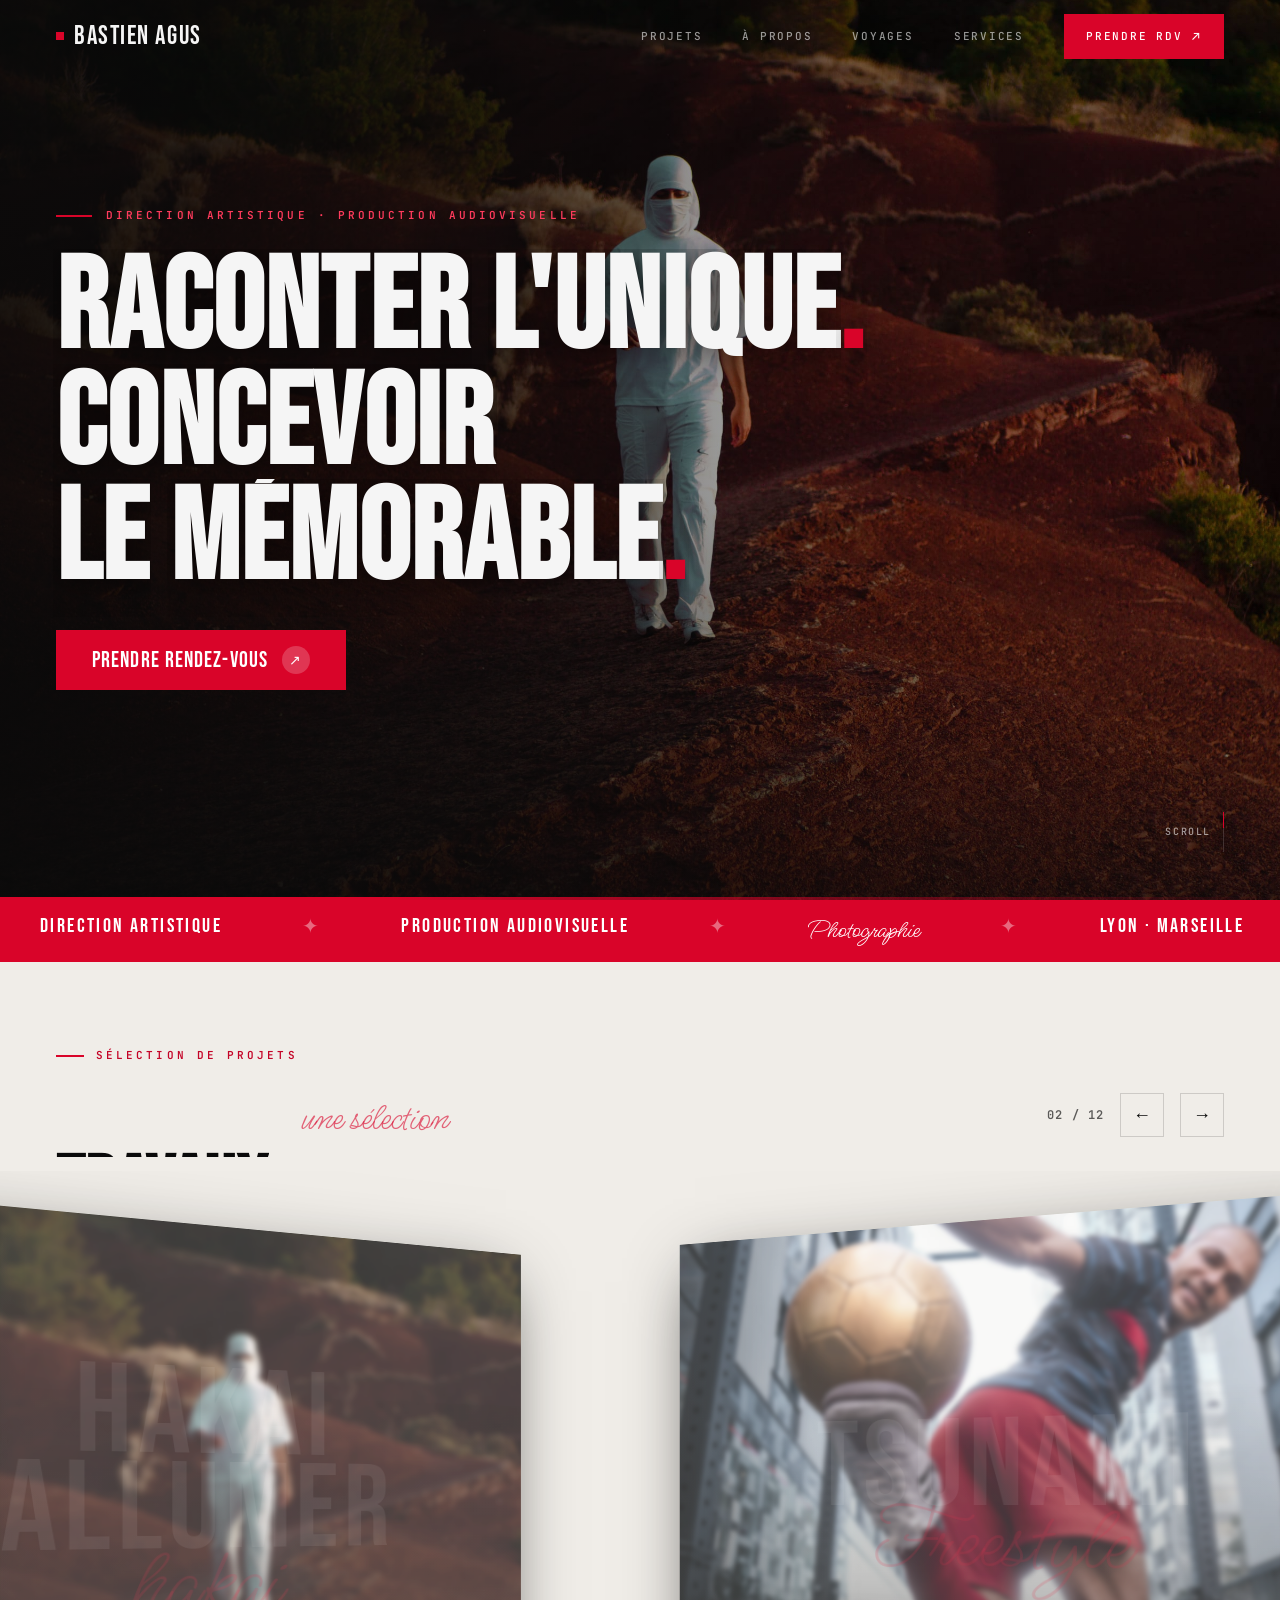
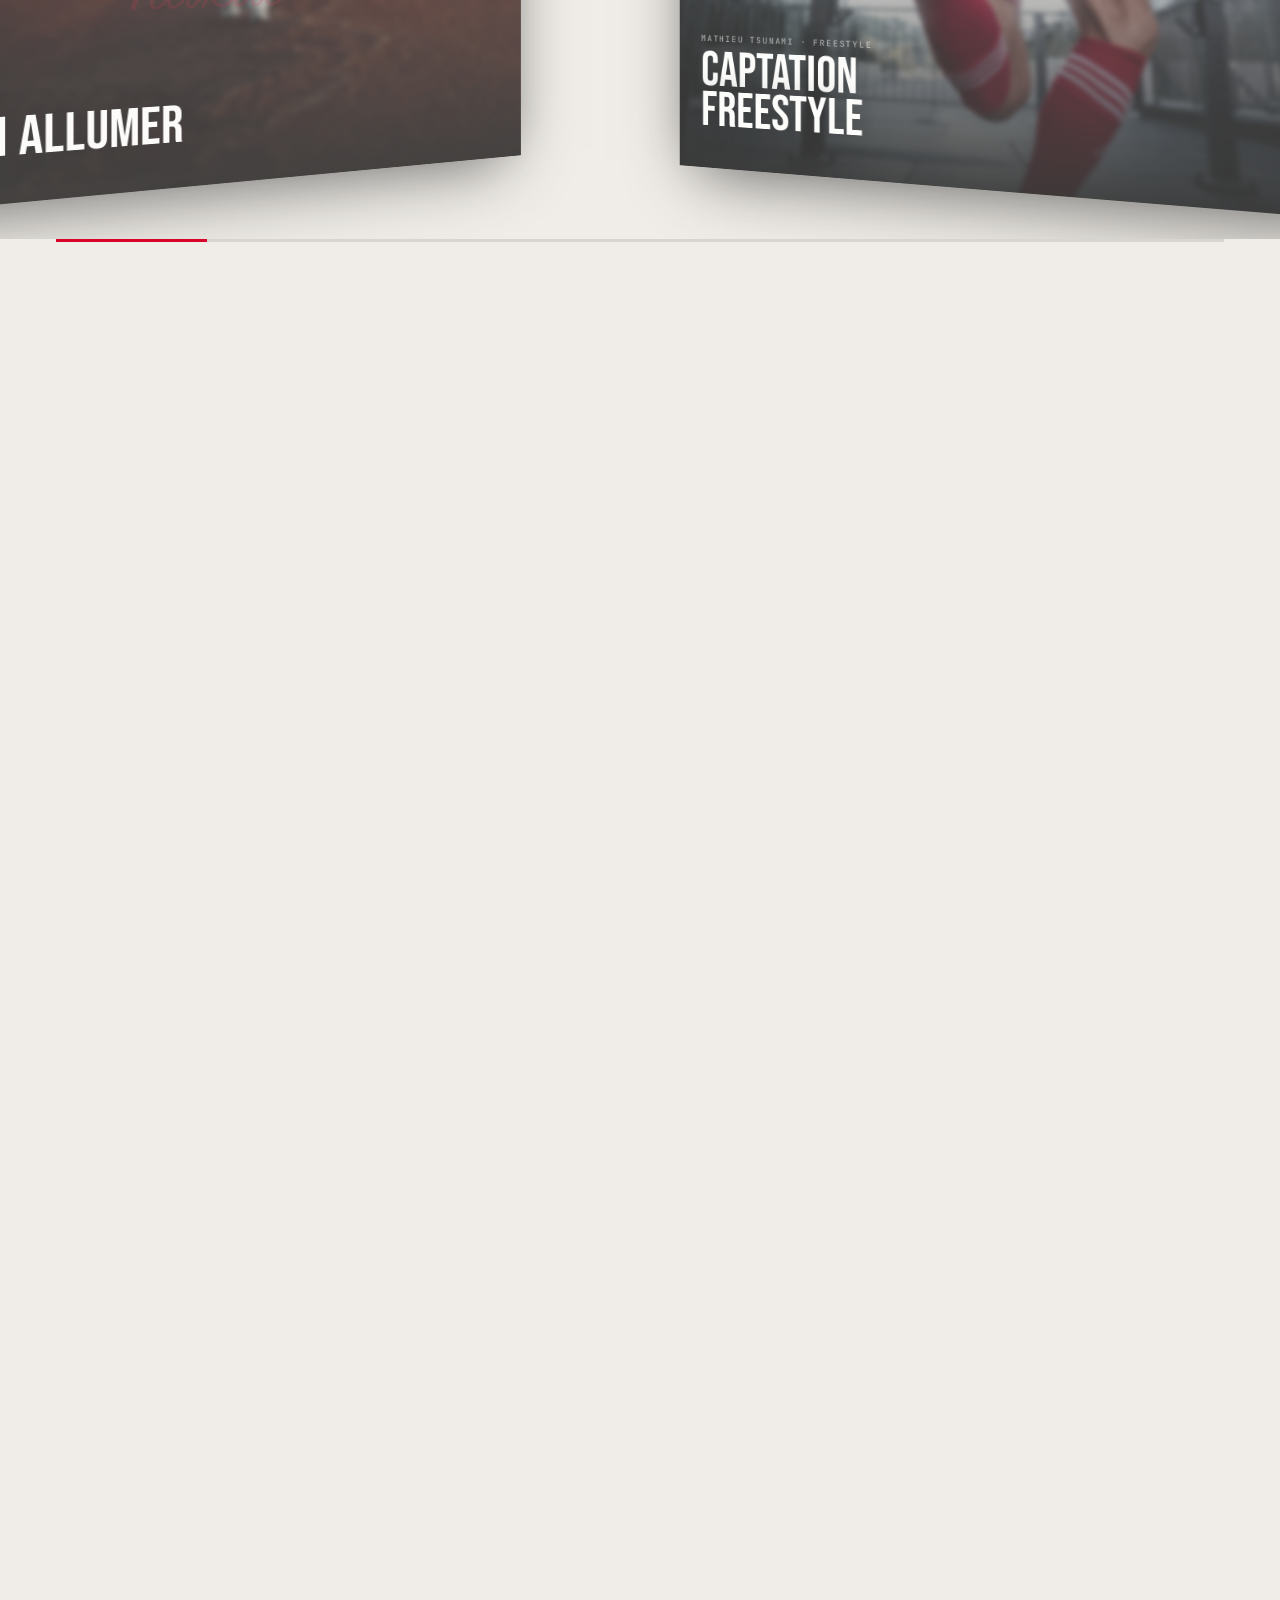
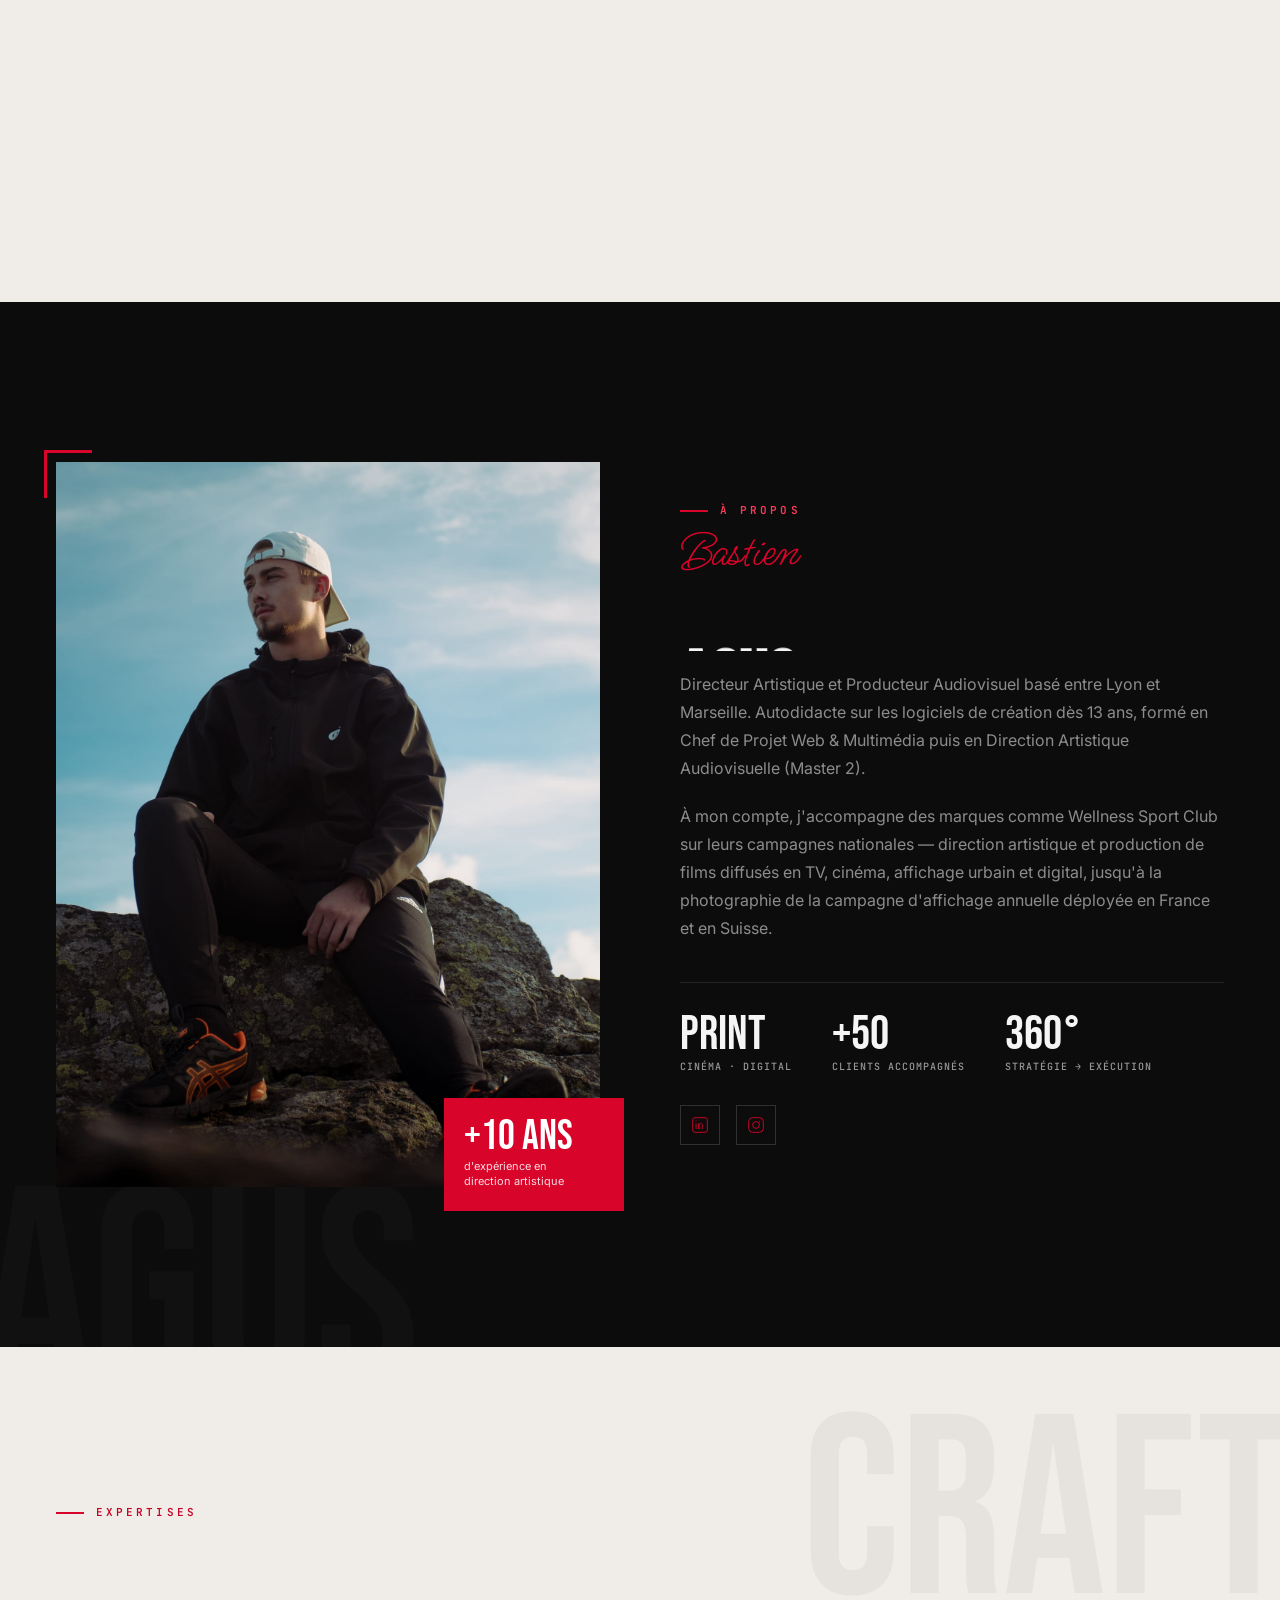
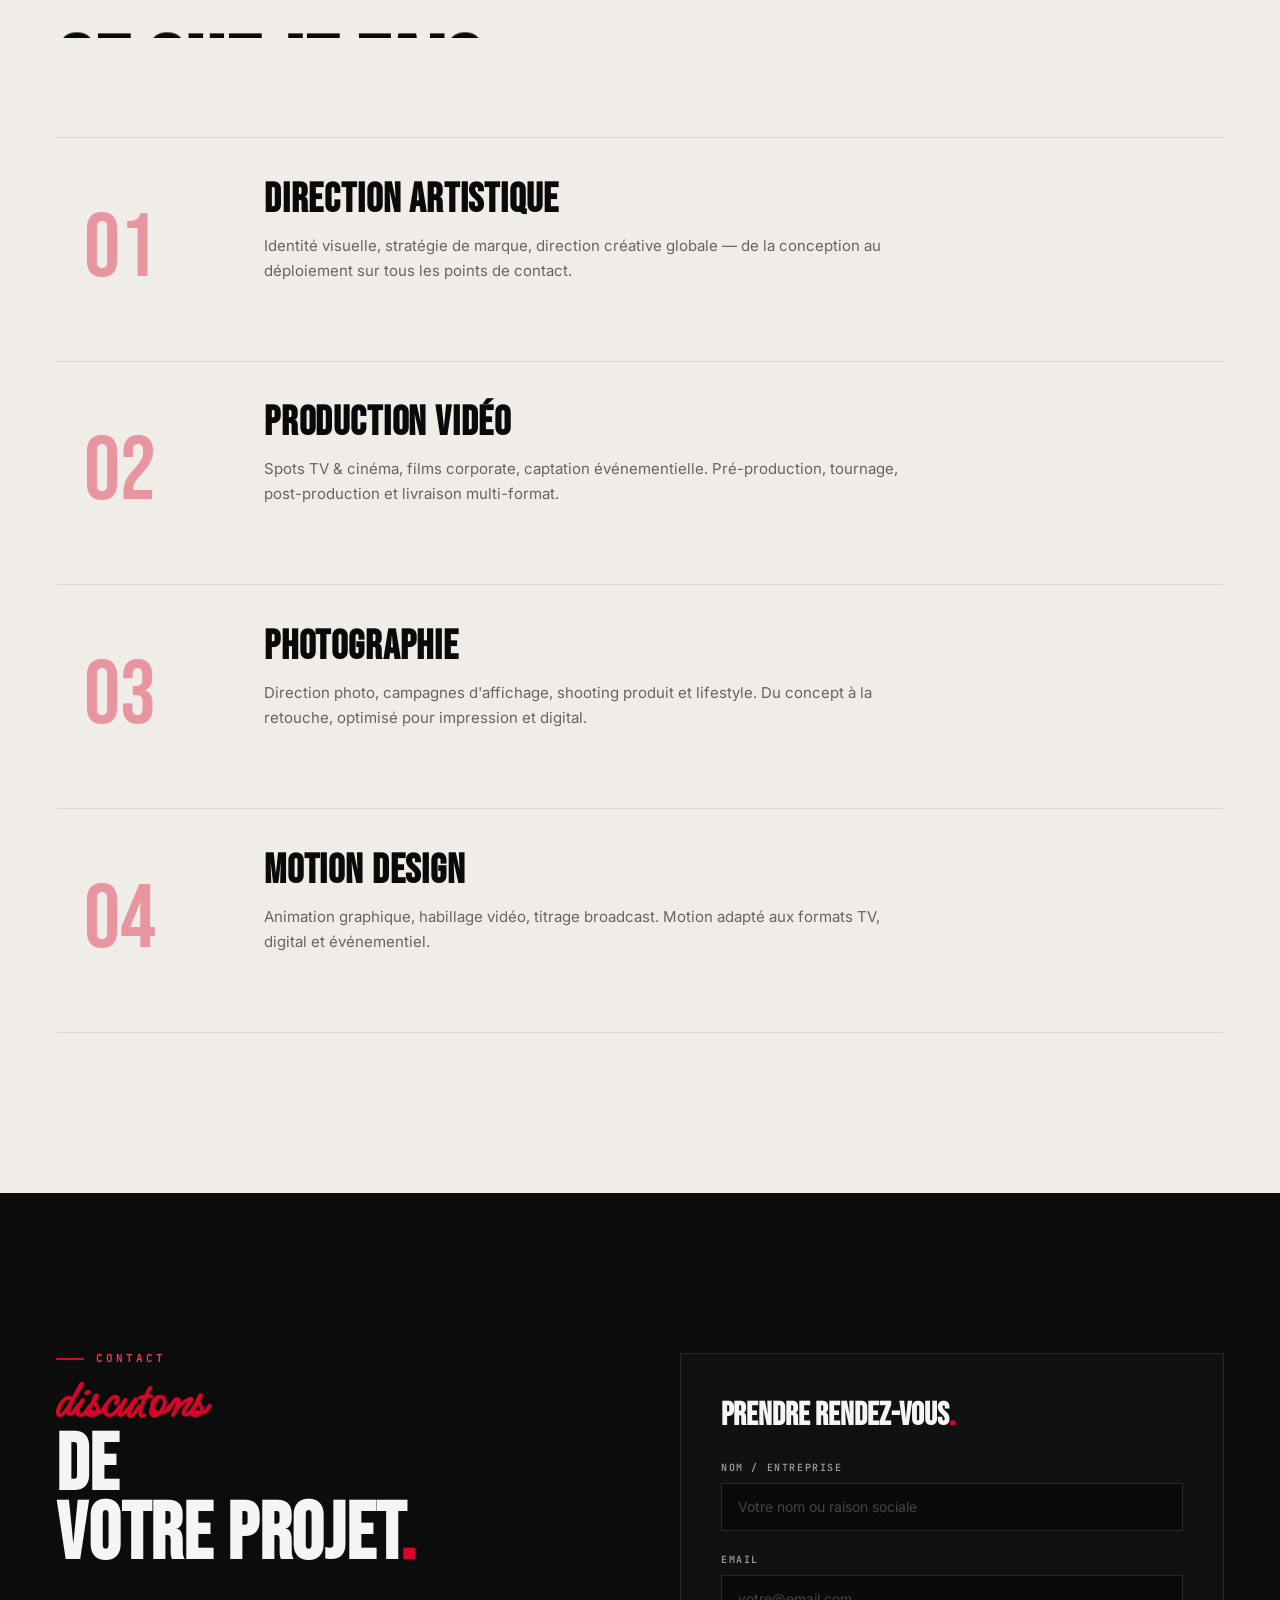
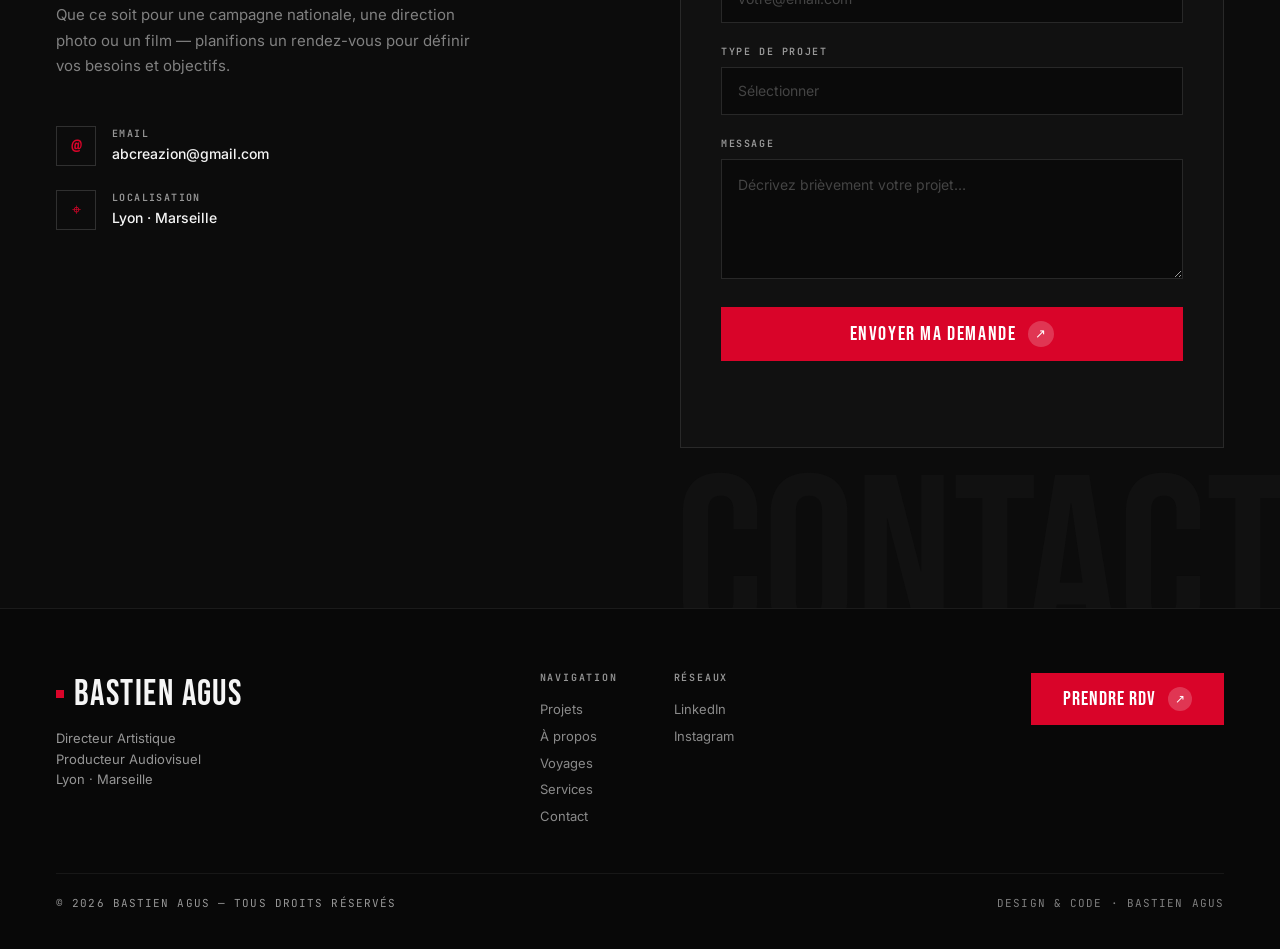
==== commit 3c879d18: "vimeo -" ====
--- a/index.html
+++ b/index.html
@@ -368,7 +368,6 @@
         <div class="footer__col-links">
           <a href="https://www.linkedin.com/in/bastien-agus-53ba7216b/" target="_blank" rel="noopener noreferrer">LinkedIn</a>
           <a href="https://www.instagram.com/abcreazion/" target="_blank" rel="noopener noreferrer">Instagram</a>
-          <a href="#">Vimeo</a>
         </div>
       </div>
     </div>
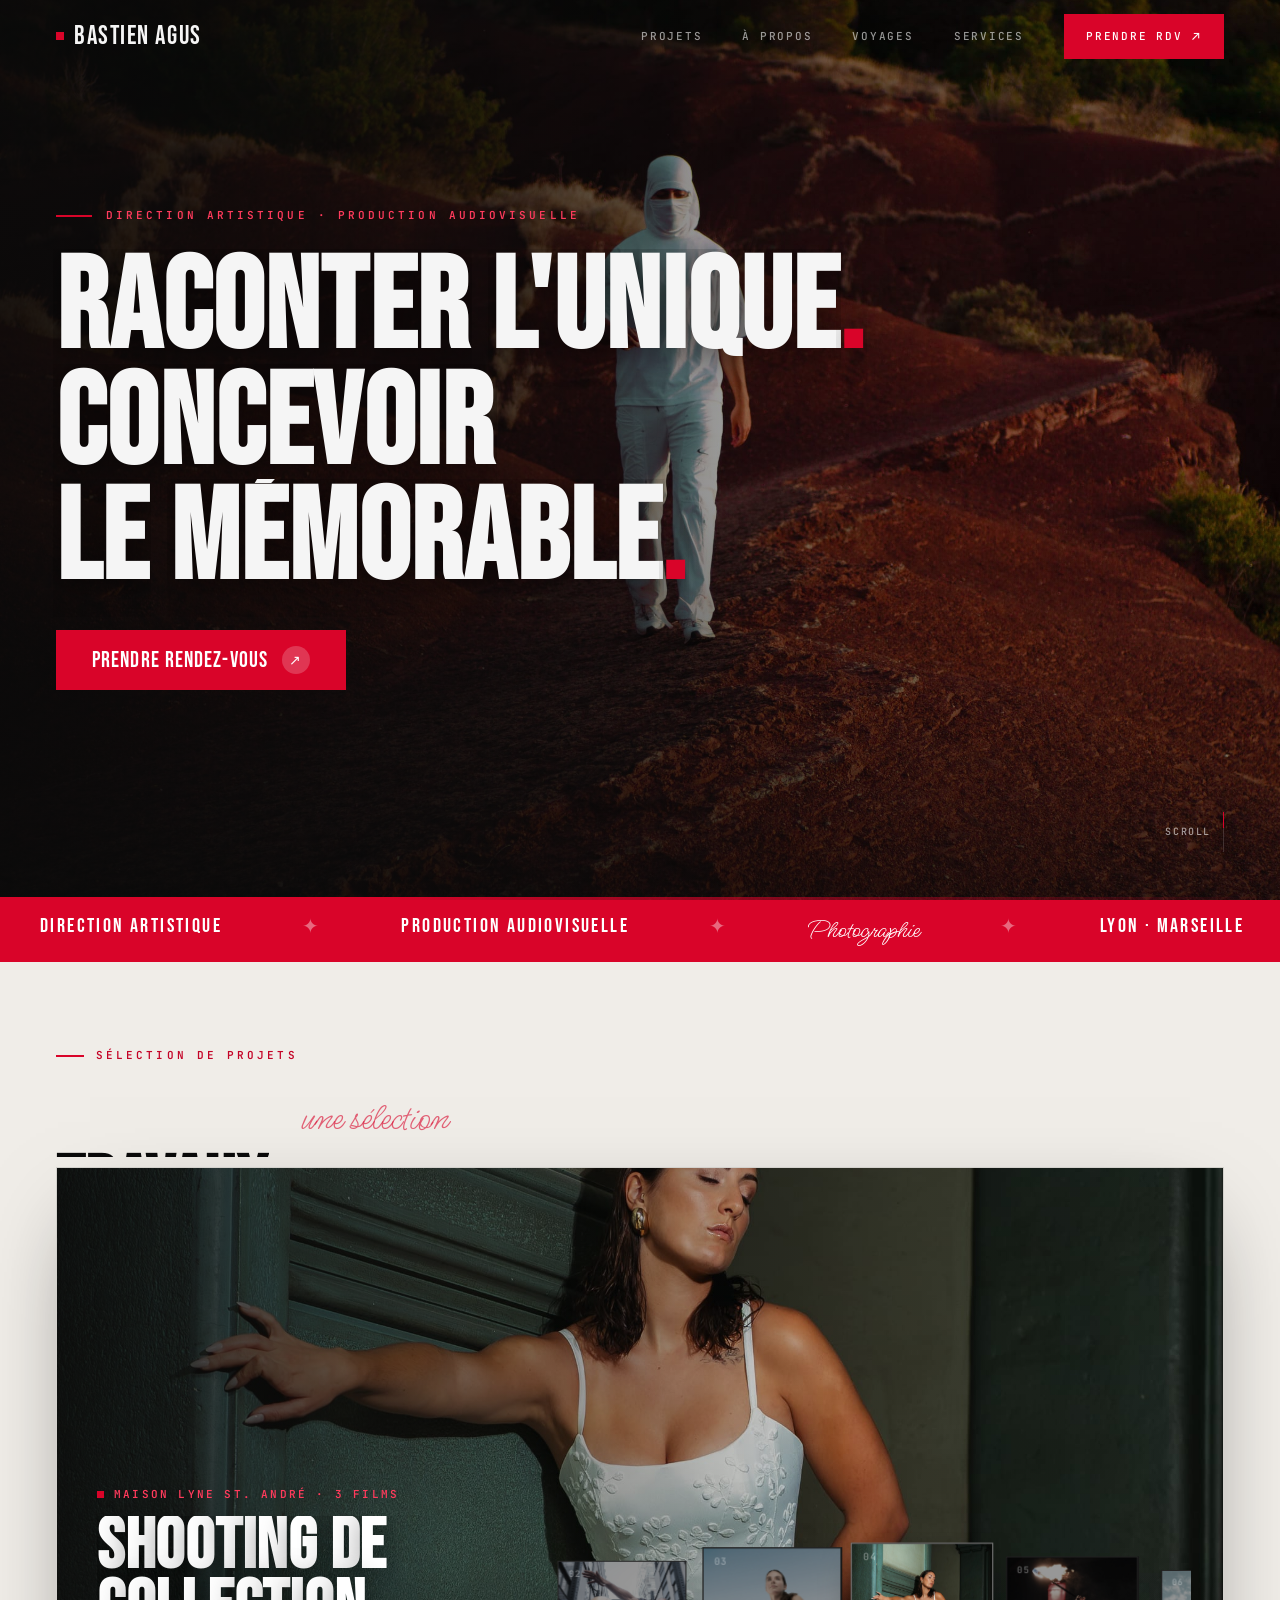
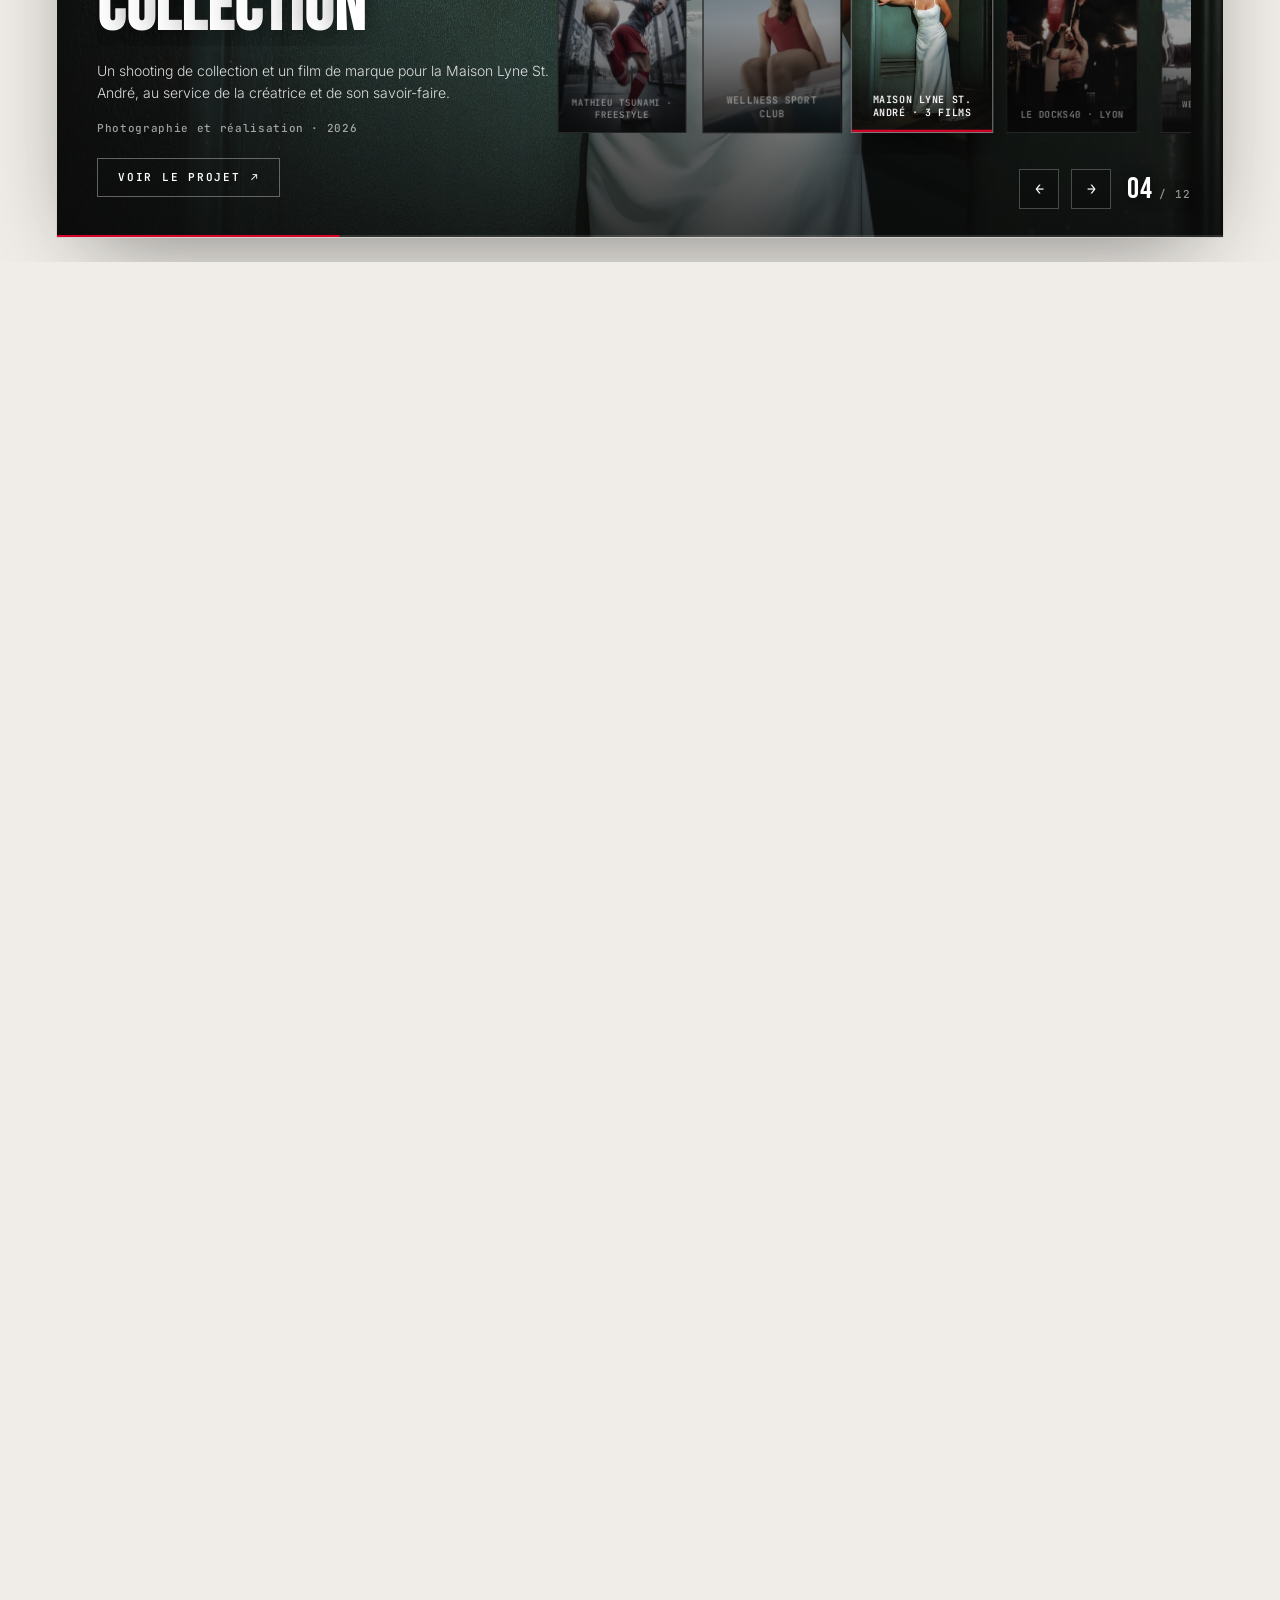
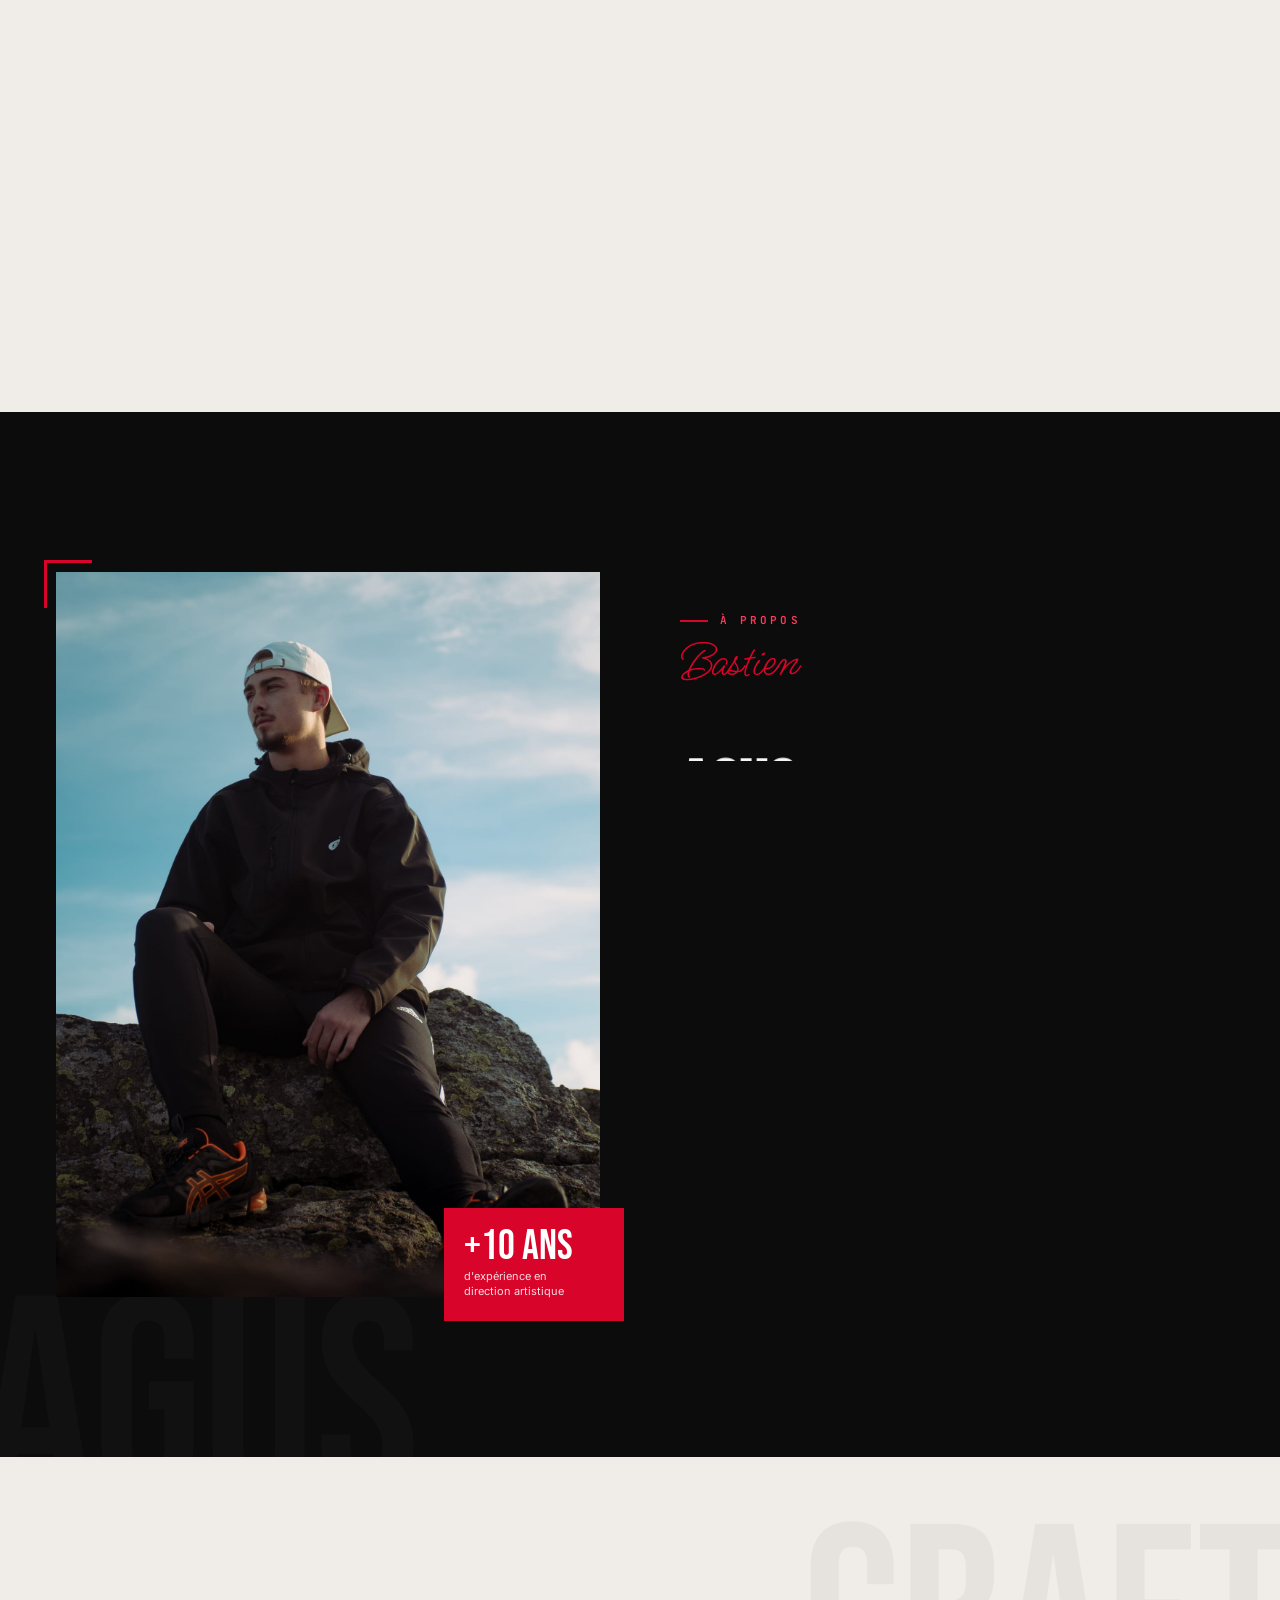
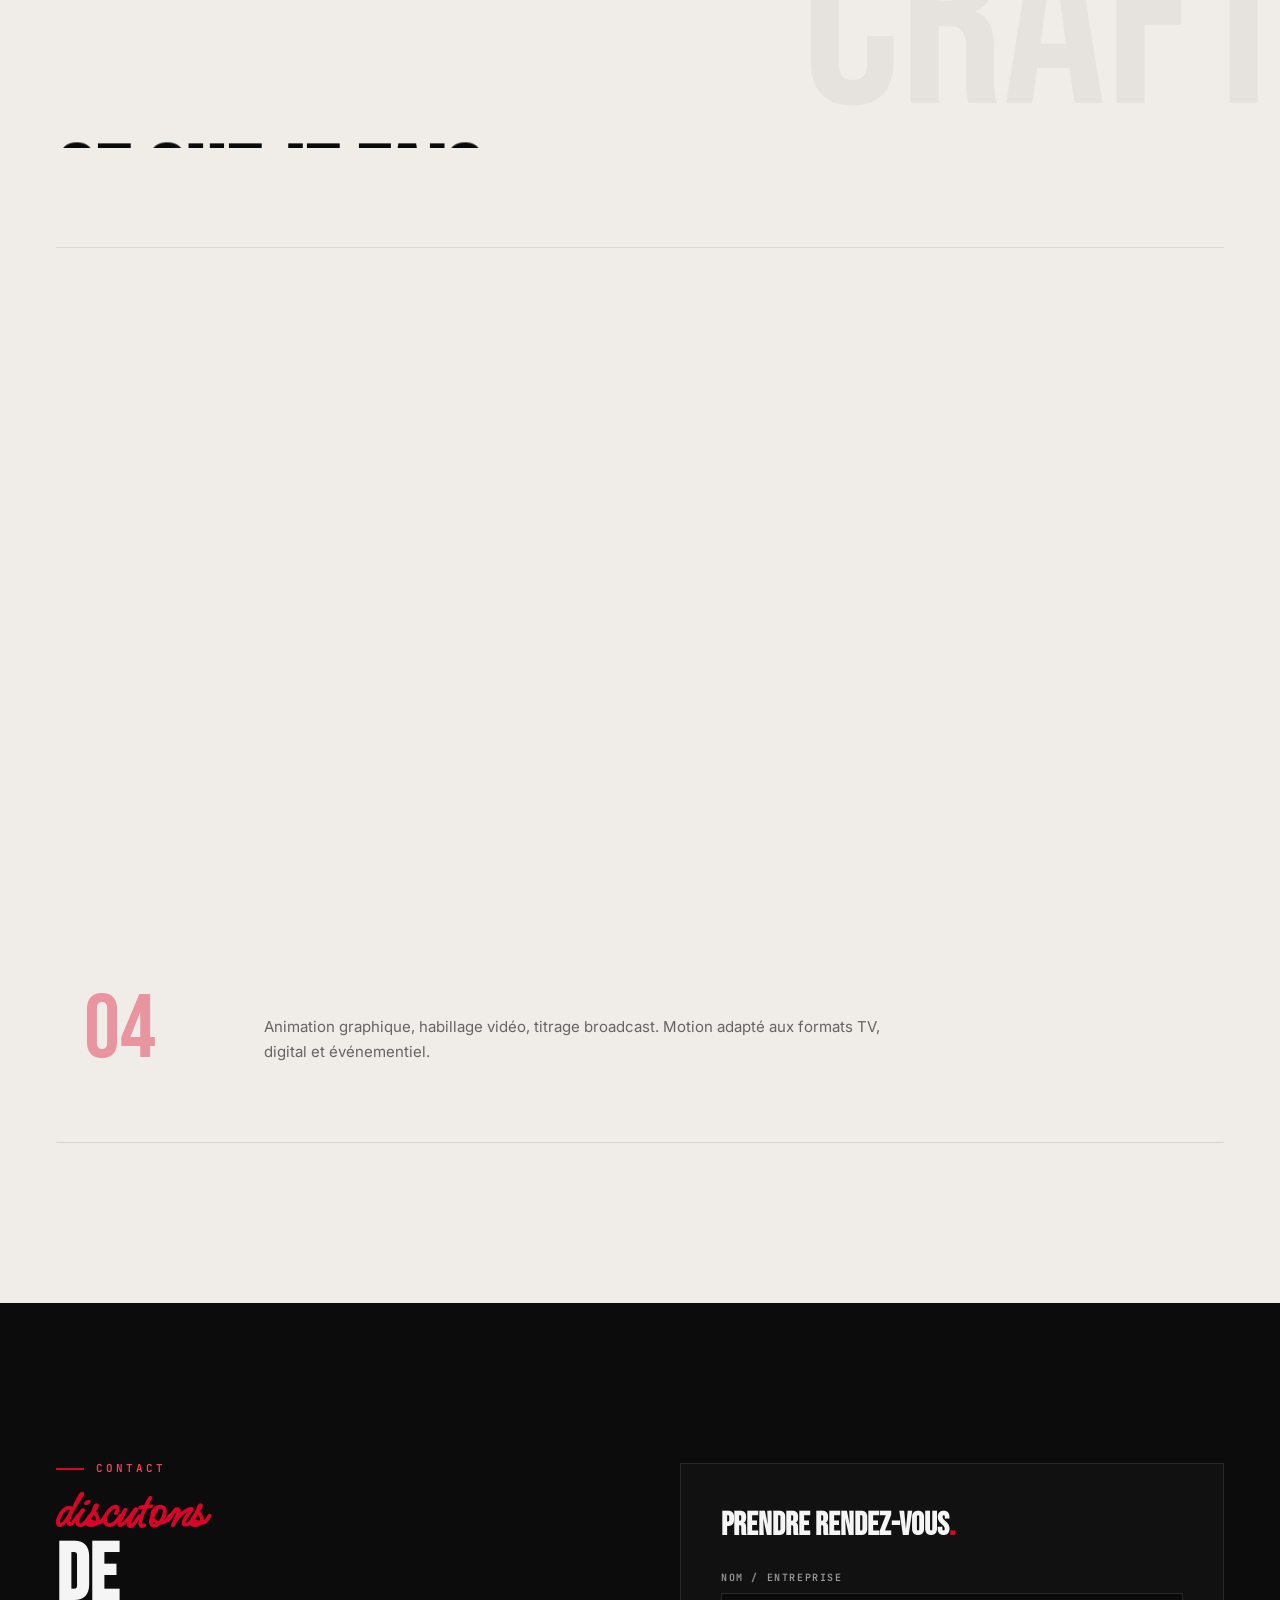
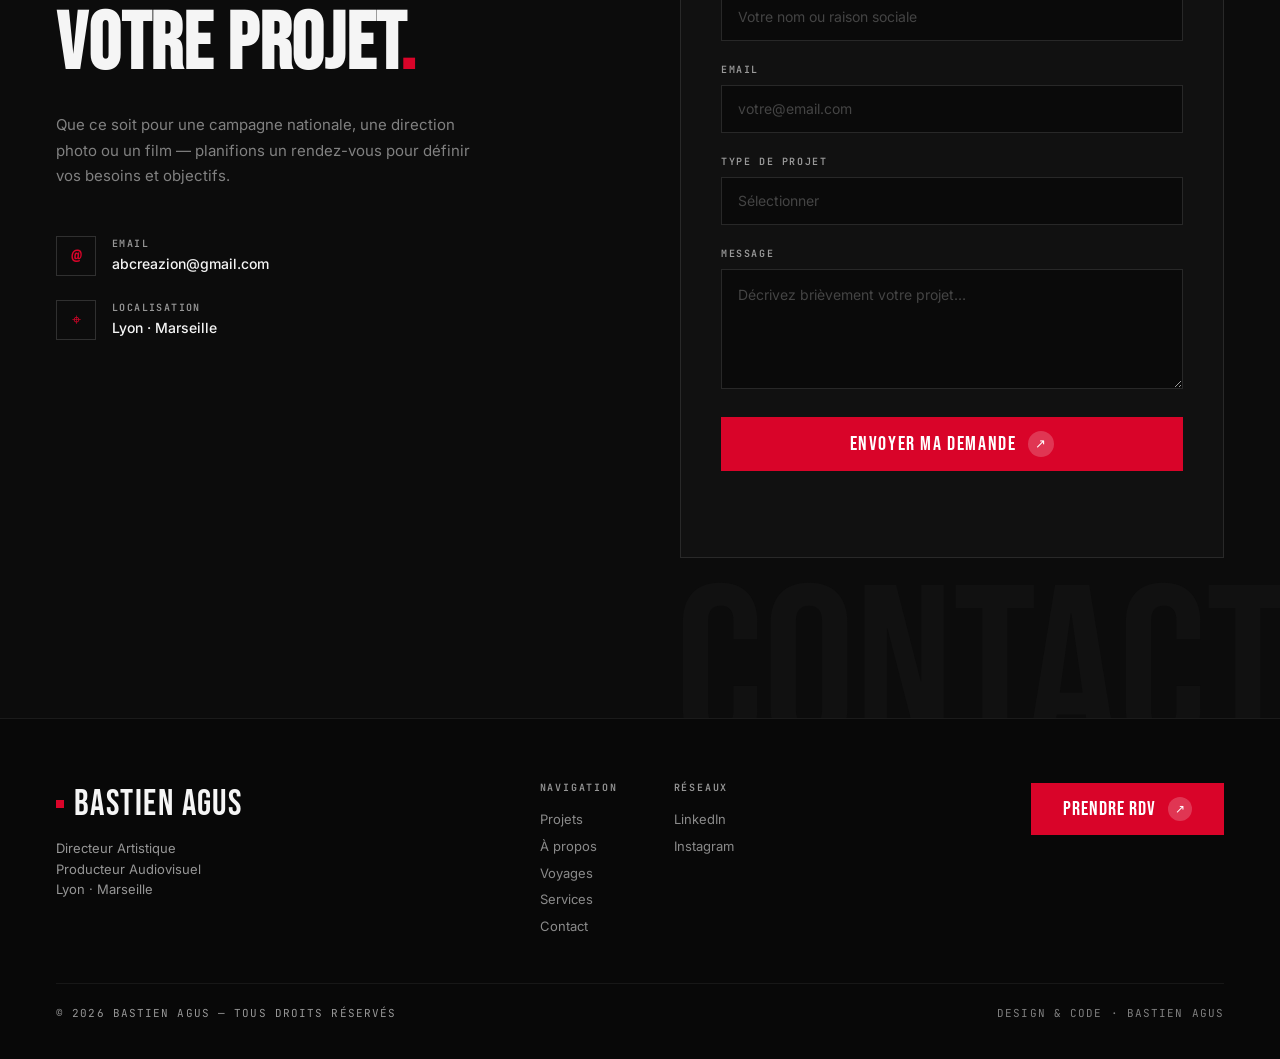
==== commit bdf5761c: "showcase: refonte section Travaux (hero-select + roulette) Remplace le carrousel 3D scroll-lock par " ====
--- a/index.html
+++ b/index.html
@@ -22,7 +22,7 @@
 <link rel="preconnect" href="https://fonts.googleapis.com">
 <link rel="preconnect" href="https://fonts.gstatic.com" crossorigin>
 <link href="https://fonts.googleapis.com/css2?family=Bebas+Neue&family=Inter:wght@300;400;500;600;700&family=JetBrains+Mono:wght@400;500;600&family=Ms+Madi&display=swap" rel="stylesheet">
-<link rel="stylesheet" href="css/styles.css">
+<link rel="stylesheet" href="css/styles.css?v=dev3">
 </head>
 <body>
 
@@ -119,41 +119,56 @@
   </div>
 </div>
 
-<!-- ============================== PROJETS — 3D CAROUSEL ============================== -->
+<!-- ============================== PROJETS — SHOWCASE (hero select + roulette) ============================== -->
 <section id="projets" class="projets">
-  <div class="carousel-outer" id="carouselOuter">
-    <div class="carousel-sticky">
-
-      <!-- header -->
-      <div class="carousel-header">
-        <div>
-          <div class="eyebrow" data-reveal data-d="0">
-            <span class="eyebrow__line"></span>
-            <span class="eyebrow__text">SÉLECTION DE PROJETS</span>
+  <div class="showcase" id="showcaseOuter">
+    <div class="showcase__sticky">
+
+      <div class="showcase__header">
+        <div class="eyebrow" data-reveal data-d="0">
+          <span class="eyebrow__line"></span>
+          <span class="eyebrow__text">SÉLECTION DE PROJETS</span>
+        </div>
+        <div class="showcase__titles">
+          <h2 class="section-title section-title--dark" data-reveal data-split data-d="80">TRAVAUX<span class="red">.</span></h2>
+          <span class="script script--muted" data-reveal data-d="120">une sélection</span>
+        </div>
+      </div>
+
+      <div class="showcase__stage" id="showcaseStage">
+        <!-- .showcase__bg (une par projet, cross-fade) injectées depuis js/main.js -->
+        <div class="showcase__scrim"></div>
+
+        <div class="showcase__content" id="showcaseContent">
+          <div class="showcase__eyebrow">
+            <span class="showcase__dot"></span>
+            <span class="showcase__client" id="showcaseClient">CLIENT</span>
           </div>
-          <div class="carousel-header__titles">
-            <h2 class="section-title section-title--dark" data-reveal data-split data-d="80">TRAVAUX<span class="red">.</span></h2>
-            <span class="script script--muted" data-reveal data-d="120">une sélection</span>
+          <h3 class="showcase__title" id="showcaseTitle"></h3>
+          <p class="showcase__lead" id="showcaseLead"></p>
+          <p class="showcase__meta" id="showcaseMeta"></p>
+          <a class="showcase__cta" id="showcaseCta" href="#">
+            VOIR LE PROJET <span class="showcase__cta-arrow">↗</span>
+          </a>
+        </div>
+
+        <div class="showcase__hint" id="showcaseHint" aria-hidden="true">
+          <span class="showcase__hint-label">SCROLLER</span>
+          <span class="showcase__hint-track"><span class="showcase__hint-dot"></span></span>
+        </div>
+
+        <div class="showcase__thumbs">
+          <div class="showcase__thumbs-track" id="showcaseThumbs"></div>
+          <div class="showcase__thumbs-controls">
+            <button class="showcase__thumbs-btn" id="showcasePrev" aria-label="Projet précédent">←</button>
+            <button class="showcase__thumbs-btn" id="showcaseNext" aria-label="Projet suivant">→</button>
+            <div class="showcase__counter" id="showcaseCounter">01<span>/ 12</span></div>
           </div>
         </div>
-        <div class="carousel-nav" data-reveal data-d="160">
-          <span class="carousel-nav__count" id="carouselCount">01 / 06</span>
-          <button class="carousel-nav__btn" id="prevBtn" aria-label="Projet précédent">←</button>
-          <button class="carousel-nav__btn" id="nextBtn" aria-label="Projet suivant">→</button>
-        </div>
-      </div>
-
-      <!-- 3D perspective track -->
-      <div class="carousel-stage">
-        <div class="carousel-track" id="carouselTrack">
-          <!-- Cartes générées automatiquement depuis js/projects.js -->
-        </div>
-      </div>
-
-      <!-- progress bar -->
-      <div class="carousel-progress">
-        <div class="carousel-progress__fill" id="carouselProgress"></div>
-      </div>
+
+        <div class="showcase__progress" aria-hidden="true"><div class="showcase__progress-fill" id="showcaseProgress"></div></div>
+      </div>
+
     </div>
   </div>
 </section>
@@ -384,8 +399,8 @@
   </div>
 </footer>
 
-<script src="js/projects.js"></script>
-<script src="js/motion.js"></script>
-<script src="js/main.js"></script>
+<script src="js/projects.js?v=dev3"></script>
+<script src="js/motion.js?v=dev3"></script>
+<script src="js/main.js?v=dev3"></script>
 </body>
 </html>
--- a/css/styles.css
+++ b/css/styles.css
@@ -264,163 +264,210 @@
 .script { font-family: var(--script); line-height: 1; }
 .script--muted { font-size: min(3.5vw,38px); color: rgba(217,4,41,.6); }
 
-/* ============================== PROJETS CAROUSEL ============================== */
+/* ============================== PROJETS — SHOWCASE (hero select + roulette) ============================== */
+/* Fond crème : rupture éditoriale hero(dark) → showcase(clair) → about(dark).
+   La stage reste une "fenêtre" sombre cadrée qui claque sur le crème. */
 .projets { position: relative; background: var(--cream); }
-.carousel-outer { position: relative; }
-.carousel-sticky {
+.showcase { position: relative; }
+.showcase__sticky { display: block; }
+/* Capture sticky (desktop, hors reduced-motion) : la section se fige, le scroll
+   vertical pilote la roulette. Classe posée par JS (initShowcase) — jamais en
+   mobile ni sous reduced-motion, où l'on retombe sur le scroll horizontal natif. */
+.showcase.is-locked .showcase__sticky {
   position: sticky; top: 0; height: 100vh; overflow: hidden;
   display: flex; flex-direction: column;
 }
-.carousel-header {
-  flex: none; display: flex; align-items: flex-end; justify-content: space-between;
-  gap: 40px; padding: 88px 56px 28px;
-}
-.carousel-header__titles { display: flex; align-items: baseline; gap: 20px; }
+.showcase__header { padding: 88px 56px 24px; }
+.showcase__titles { display: flex; align-items: baseline; gap: 20px; flex-wrap: wrap; }
 .projets .section-title--dark { font-size: min(7vw,76px); }
 .projets .script--muted { font-size: min(3.5vw,38px); }
-.carousel-nav {
-  display: flex; align-items: center; gap: 16px; padding-bottom: 6px;
-}
-.carousel-nav__count {
-  /* .45 tombait à 3.08:1 sur le fond crème (échoue AA pour un repère de nav 12px).
-     .65 → ~5.95:1, passe AA, reste discret. */
-  font: 600 12px/1 var(--mono); letter-spacing: .1em; color: rgba(10,10,10,.65);
-}
-.carousel-nav__btn {
-  width: 44px; height: 44px; border: 1px solid rgba(10,10,10,.15);
-  background: transparent; color: var(--bg); font-size: 18px; cursor: pointer;
+/* --red-text (#ff3b5c) tombe à 2.98:1 sur le crème (échoue AA) — on bascule sur
+   la variante AA dédiée au fond crème (documentée dans :root). */
+.projets .eyebrow__text { color: var(--red-text-on-cream); }
+
+.showcase__stage {
+  position: relative; overflow: hidden;
+  margin: 0 56px 64px; height: 78vh; min-height: 560px; max-height: 820px;
+  border: 1px solid rgba(10,10,10,.12);
+  box-shadow: 0 30px 90px -34px rgba(10,10,10,.55);
+}
+.showcase.is-locked .showcase__stage {
+  flex: 1; height: auto; min-height: 0; max-height: none; margin-bottom: 24px;
+}
+
+/* Fonds cross-fade — une div par projet, superposées, seule .is-active visible.
+   Ken Burns en CSS pur (compositor, gratuit). */
+.showcase__bg {
+  position: absolute; inset: 0;
+  background-size: cover; background-position: center;
+  opacity: 0; transition: opacity var(--dur-slow) var(--ease-out);
+  pointer-events: none;
+}
+.showcase__bg.is-active { opacity: 1; }
+@media (prefers-reduced-motion: no-preference) {
+  .showcase__bg.is-active { animation: showcaseKenBurns 10s var(--ease-out) forwards; }
+}
+@keyframes showcaseKenBurns { from { transform: scale(1); } to { transform: scale(1.06); } }
+
+.showcase__scrim {
+  position: absolute; inset: 0; pointer-events: none;
+  background:
+    linear-gradient(90deg, rgba(10,10,10,.88) 0%, rgba(10,10,10,.4) 42%, rgba(10,10,10,.12) 68%, transparent 100%),
+    linear-gradient(to top, rgba(10,10,10,.7) 0%, transparent 40%);
+}
+
+/* ——— Contenu (client / titre / meta / CTA), bas-gauche de la stage ——— */
+.showcase__content { position: absolute; left: 40px; bottom: 40px; z-index: 3; max-width: 560px; }
+.showcase__eyebrow { display: flex; align-items: center; gap: 10px; margin-bottom: 16px; }
+.showcase__dot { width: 7px; height: 7px; background: var(--red); flex: none; }
+.showcase__client { font: 600 11px/1 var(--mono); letter-spacing: .2em; color: var(--red-text); }
+.showcase__title {
+  font-family: var(--display); font-size: min(6.2vw,72px); line-height: .86; letter-spacing: .01em;
+  color: #fff; text-shadow: 0 4px 30px rgba(0,0,0,.5);
+  overflow: hidden; padding-bottom: 6px; margin-bottom: 14px;
+}
+/* Split-letters : chaque lettre remonte depuis le bas, en cascade (--i posé par JS).
+   Même principe que le reveal .is-in existant ailleurs sur le site — état caché posé
+   par JS, dégradation propre si le JS échoue (texte visible, juste sans le split). */
+/* Mot insécable : empêche un retour à la ligne au milieu d'un mot (les lettres
+   sont des inline-block, cassables entre elles sans ce conteneur). */
+.showcase__word { display: inline-block; white-space: nowrap; }
+.showcase__letter {
+  display: inline-block; transform: translateY(102%); opacity: 0;
+  transition: transform var(--dur-med) var(--ease-out), opacity var(--dur-fast) ease;
+  transition-delay: calc(var(--i, 0) * 20ms + 60ms);
+}
+.showcase__content.is-in .showcase__letter { transform: translateY(0); opacity: 1; }
+
+/* Lead = l'accroche `intro` du projet (déjà rédigée premium dans js/projects.js,
+   double-emploi SEO). Clampée à 2 lignes pour tenir dans le bas de la stage. */
+.showcase__lead {
+  font: 300 14px/1.55 var(--sans); color: rgba(255,255,255,.84); max-width: 480px; margin-bottom: 16px;
+  display: -webkit-box; -webkit-line-clamp: 2; -webkit-box-orient: vertical; overflow: hidden;
+  opacity: 0; transform: translateY(10px);
+  transition: opacity var(--dur-fast) ease .16s, transform var(--dur-med) var(--ease-out) .16s;
+}
+.showcase__content.is-in .showcase__lead { opacity: 1; transform: none; }
+
+.showcase__meta {
+  font: 500 11px/1.5 var(--mono); letter-spacing: .06em; color: rgba(255,255,255,.6); margin-bottom: 22px;
+  opacity: 0; transform: translateY(10px);
+  transition: opacity var(--dur-fast) ease .24s, transform var(--dur-med) var(--ease-out) .24s;
+}
+.showcase__content.is-in .showcase__meta { opacity: 1; transform: none; }
+
+.showcase__cta {
+  display: inline-flex; align-items: center; gap: 10px;
+  padding: 13px 20px; border: 1px solid rgba(255,255,255,.35);
+  font: 600 11px/1 var(--mono); letter-spacing: .16em; color: #fff;
+  opacity: 0; transform: translateY(10px);
+  transition: opacity var(--dur-fast) ease .32s, transform var(--dur-med) var(--ease-out) .32s,
+    background var(--dur-fast) ease, border-color var(--dur-fast) ease;
+}
+.showcase__content.is-in .showcase__cta { opacity: 1; transform: none; }
+.showcase__cta:hover { background: var(--red); border-color: var(--red); }
+.showcase__cta-arrow { display: inline-block; transition: transform var(--dur-fast) ease; }
+.showcase__cta:hover .showcase__cta-arrow { transform: translate(3px,-3px); }
+
+/* ——— Cluster vignettes « roulette », overlay bas-droite de la stage ———
+   Le scale (roulette) est posé par JS en `transform` inline, continu, dérivé de la
+   distance au centre de la track (scroll) OU forcé au pic au survol — .is-active
+   (couleur/rail/label) suit indépendamment quel projet est actuellement affiché
+   dans le hero (confirmé par clic/scroll stabilisé, ou prévisualisé au survol). */
+.showcase__thumbs {
+  position: absolute; right: 32px; bottom: 28px; z-index: 5;
+  display: flex; flex-direction: column; align-items: flex-end; gap: 14px;
+  max-width: min(58vw, 640px);
+}
+/* Pas de scroll-behavior:smooth ici : il entrait en conflit avec le recentrage
+   programmatique (double lissage → jank). Le lissage est géré en JS (lerp).
+   En mode lock, overflow-x passe à hidden (piloté par scrollLeft depuis le JS). */
+.showcase__thumbs-track {
+  width: 100%; display: flex; gap: 22px; overflow-x: auto;
+  scrollbar-width: none; -webkit-overflow-scrolling: touch;
+  padding: 30px 4px 22px; /* marge : laisse respirer le scale + l'ombre-lift sans clip */
+}
+.showcase__thumbs-track::-webkit-scrollbar { display: none; }
+.showcase.is-locked .showcase__thumbs-track { overflow-x: hidden; }
+
+/* Aucune transition sur `transform` : le scale (roulette + boost au survol) est
+   piloté 100% en JS, interpolé chaque frame (lerp). Une transition CSS par-dessus
+   rajouterait un lissage/retard "poisseux" (même écueil documenté sur .card). */
+.showcase__thumb {
+  flex: none; width: 128px; aspect-ratio: 3/4;
+  position: relative; overflow: hidden; cursor: pointer;
+  background: #131313; border: 1px solid rgba(255,255,255,.08);
+  transform-origin: 50% 100%; will-change: transform;
+  transition: border-color var(--dur-fast) ease, box-shadow var(--dur-med) var(--ease-out);
+}
+.showcase__thumb-img {
+  position: absolute; inset: 0; background-size: cover; background-position: center;
+  filter: grayscale(55%) brightness(.6);
+  transition: filter var(--dur-med) var(--ease-out);
+}
+.showcase__thumb-scrim { position: absolute; inset: 0; background: linear-gradient(to top, rgba(10,10,10,.85) 0%, transparent 60%); }
+.showcase__thumb-rail {
+  position: absolute; left: 0; bottom: 0; width: 100%; height: 2px; background: var(--red);
+  transform: scaleX(0); transform-origin: left; transition: transform var(--dur-fast) var(--ease-out);
+}
+.showcase__thumb-label {
+  position: absolute; left: 10px; right: 10px; bottom: 10px;
+  font: 600 9px/1.3 var(--mono); letter-spacing: .1em; color: rgba(255,255,255,.65);
+  text-transform: uppercase; opacity: .7;
+  transition: opacity var(--dur-fast) ease, color var(--dur-fast) ease;
+}
+.showcase__thumb-num { position: absolute; top: 8px; left: 10px; font: 600 9px/1 var(--mono); letter-spacing: .1em; color: rgba(255,255,255,.35); }
+
+/* Survol : feedback visuel (bord + image) — le grossissement lui-même est en JS
+   (boost lerpé) pour rester cohérent avec la roulette et éviter tout à-coup. */
+.showcase__thumb:hover { border-color: rgba(255,255,255,.35); }
+.showcase__thumb:hover .showcase__thumb-img { filter: grayscale(12%) brightness(.85); }
+
+.showcase__thumb.is-active { border-color: rgba(255,255,255,.45); box-shadow: 0 16px 34px -10px rgba(0,0,0,.7); }
+.showcase__thumb.is-active .showcase__thumb-img { filter: grayscale(0%) brightness(1); }
+.showcase__thumb.is-active .showcase__thumb-rail { transform: scaleX(1); }
+.showcase__thumb.is-active .showcase__thumb-label { opacity: 1; color: #fff; }
+.showcase__thumb:focus-visible { outline: 2px solid var(--red); outline-offset: 2px; }
+
+.showcase__thumbs-controls { display: flex; align-items: center; gap: 12px; }
+.showcase__thumbs-btn {
+  width: 40px; height: 40px; flex: none;
+  border: 1px solid rgba(255,255,255,.25); background: rgba(10,10,10,.35); backdrop-filter: blur(6px);
+  color: #fff; font-size: 15px; cursor: pointer; font-family: var(--mono);
   display: flex; align-items: center; justify-content: center;
-  transition: border-color var(--dur-fast) ease, background var(--dur-fast) ease;
-}
-.carousel-nav__btn:hover { border-color: var(--red); background: rgba(217,4,41,.1); }
-
-.carousel-stage {
-  flex: 1; position: relative; overflow: hidden;
-  perspective: 1200px; perspective-origin: 50% 50%;
-}
-.carousel-track {
-  position: absolute; top: 12px; left: 0; bottom: 12px;
-  display: flex; gap: 40px; padding: 0 calc(50vw - 380px);
-  will-change: transform; transform-style: preserve-3d;
-}
-
-.card {
-  flex: none; width: min(760px,80vw); height: 100%; display: block; color: inherit;
-  position: relative; overflow: visible; transform-style: preserve-3d;
-  /* Pas de transition sur `transform` : cette propriété est réécrite à chaque tick de
-     scroll (updateCarousel), déjà interpolée en continu par le scroll lui-même. Une
-     transition CSS par-dessus faisait retraîner la carte ~600ms derrière le scroll réel
-     (mesuré) — exactement la sensation « poisseuse » qui avait motivé le retrait de Lenis.
-     Même principe que .card__media-shift (aucune transition, interpolation par le scroll).
-     Les boutons prev/next passent déjà par scrollTo({behavior:'smooth'}), donc le scroll
-     est progressif de lui-même — pas besoin de lissage CSS en plus. On garde la transition
-     `opacity` (mise à jour bien moins fréquemment, pas de retard perceptible). */
-  transition: opacity var(--dur-slow) ease;
-}
-.card__frame {
-  position: relative; width: 100%; height: 100%; overflow: hidden;
-  background: #0e0e0e; box-shadow: 0 20px 80px -20px rgba(0,0,0,.8);
-}
-.card__media {
-  position: absolute; inset: 0; overflow: hidden; background-color: #0e0e0e;
-}
-/* Enfant interne piloté par JS à chaque tick de scroll (jamais .card lui-même) :
-   parallax (translate) + mise au point (filter). scale(1.1) de base donne de la
-   marge pour le translate sans jamais découvrir le bord du cadre. Pas de transition
-   CSS ici — la valeur est déjà interpolée en continu par le scroll, une transition
-   ajouterait un lissage/retard en plus (cf. audit sur .card lui-même). */
-.card__media-shift {
-  position: absolute; inset: 0; will-change: transform, filter;
-}
-.card__media-img { width: 100%; height: 100%; object-fit: cover; display: block; }
-/* Zoom Ken Burns : une vraie animation CSS (compositor, gratuite), déclenchée par
-   une classe posée/retirée par JS uniquement au changement d'état (pas à chaque
-   tick) — continue même si le scroll s'arrête pendant qu'on reste sur une carte. */
+  transition: border-color var(--dur-fast) ease, background var(--dur-fast) ease, transform .2s ease;
+}
+.showcase__thumbs-btn:hover { border-color: var(--red); background: rgba(217,4,41,.25); }
+.showcase__thumbs-btn:active { transform: scale(.94); }
+
+.showcase__counter {
+  font-family: var(--display); font-size: 30px; line-height: 1; letter-spacing: .02em;
+  color: #fff; text-shadow: 0 2px 14px rgba(0,0,0,.6);
+  display: flex; align-items: baseline; gap: 6px; margin-left: 4px;
+}
+.showcase__counter span { font: 500 11px/1 var(--mono); letter-spacing: .1em; color: rgba(255,255,255,.55); }
+
+/* ——— Indice de scroll : incitation à faire défiler la roulette. Posé par JS,
+   masqué (.is-hidden) dès le 1er geste dans la section. Label piloté en JS
+   ("SCROLLER" en mode lock / "GLISSER" en natif). ——— */
+.showcase__hint {
+  position: absolute; left: 50%; bottom: 30px; transform: translateX(-50%); z-index: 4;
+  display: flex; flex-direction: column; align-items: center; gap: 8px;
+  font: 500 9px/1 var(--mono); letter-spacing: .24em; color: rgba(255,255,255,.62);
+  text-shadow: 0 1px 8px rgba(0,0,0,.7); pointer-events: none;
+  transition: opacity var(--dur-med) var(--ease-out), transform var(--dur-med) var(--ease-out);
+}
+.showcase__hint.is-hidden { opacity: 0; transform: translate(-50%, -8px); }
+.showcase__hint-track { width: 1px; height: 26px; background: rgba(255,255,255,.28); position: relative; overflow: hidden; }
+.showcase__hint-dot { position: absolute; left: 0; top: 0; width: 1px; height: 9px; background: var(--red); }
 @media (prefers-reduced-motion: no-preference) {
-  .card__media-img.is-kenburns { animation: cardKenBurns 9s var(--ease-out) forwards; }
-}
-@keyframes cardKenBurns {
-  from { transform: scale(1); }
-  to { transform: scale(1.08); }
-}
-.card__tag {
-  position: absolute; top: 18px; right: 20px;
-  font: 500 10px/1 var(--mono); letter-spacing: .14em; color: rgba(245,245,245,.25);
-}
-.card__scrim-b {
-  position: absolute; inset: 0; pointer-events: none;
-  background: linear-gradient(to top, rgba(10,10,10,.92) 0%, rgba(10,10,10,.3) 35%, transparent 70%);
-}
-.card__scrim-l {
-  position: absolute; inset: 0; pointer-events: none;
-  background: linear-gradient(to right, rgba(10,10,10,.5) 0%, transparent 25%);
-}
-.card__watermark {
-  position: absolute; top: 50%; left: 50%; transform: translate(-50%,-55%);
-  text-align: center; pointer-events: none;
-}
-.card__watermark-main {
-  font-family: var(--display); font-size: min(14vw,140px); line-height: .78;
-  color: rgba(255,255,255,.08); letter-spacing: .04em;
-}
-.card__watermark-script {
-  font-family: var(--script); font-size: min(9vw,100px);
-  color: rgba(217,4,41,.18); line-height: .7; margin-top: -4px;
-}
-.card__stats {
-  position: absolute; left: -20px; top: 50%; transform: translateY(calc(-50% + 14px));
-  background: var(--red); padding: 20px 24px 22px; z-index: 3;
-  box-shadow: 4px 8px 30px rgba(0,0,0,.5);
-  opacity: 0; transition: opacity var(--dur-slow) var(--ease-out), transform var(--dur-slow) var(--ease-out);
-}
-/* Reveal bidirectionnel : dérivé de absDist (via .is-focused), donc réversible par
-   construction — remonter recroise le même seuil et rejoue le fondu en sens inverse,
-   sans logique "once" séparée. */
-.card.is-focused .card__stats { opacity: 1; transform: translateY(-50%); }
-.card__stat-num { font-family: var(--display); font-size: 34px; line-height: .82; color: #fff; }
-.card__stat-label { font: 400 9px/1.4 var(--sans); color: rgba(255,255,255,.8); }
-.card__stat-label--gap { margin-bottom: 10px; }
-.card__meta { position: absolute; left: 28px; bottom: 28px; z-index: 2; }
-.card__client {
-  font: 600 10px/1 var(--mono); letter-spacing: .18em;
-  color: rgba(245,245,245,.55); margin-bottom: 10px;
-  opacity: 0; transform: translateY(14px);
-  transition: opacity var(--dur-slow) var(--ease-out) .05s, transform var(--dur-slow) var(--ease-out) .05s;
-}
-.card.is-focused .card__client { opacity: 1; transform: none; }
-.card__title {
-  font-family: var(--display); font-size: min(5.5vw,60px); line-height: .82;
-  color: #fff; text-shadow: 0 4px 30px rgba(0,0,0,.5);
-  opacity: 0; transform: translateY(14px);
-  transition: opacity var(--dur-slow) var(--ease-out) .12s, transform var(--dur-slow) var(--ease-out) .12s;
-}
-.card.is-focused .card__title { opacity: 1; transform: none; }
-.card__bar {
-  height: 2px; width: 0%; background: var(--red); margin-top: 14px;
-  max-width: 160px; transition: width var(--dur-slow) var(--ease-out);
-}
-.card:hover .card__bar, .card.is-focused .card__bar { width: 100%; }
-.card__peek {
-  position: absolute; right: 20px; bottom: 20px; z-index: 3;
-  transition: opacity var(--dur-med) ease, transform var(--dur-med) ease;
-}
-.card__peek-inner {
-  width: 130px; overflow: hidden;
-  border: 1px solid rgba(255,255,255,.15); box-shadow: 0 8px 30px rgba(0,0,0,.5);
-}
-.card__peek-thumb {
-  aspect-ratio: 16/10; background-color: #0d0d0d;
-  background-size: cover; background-position: center; background-repeat: no-repeat;
-}
-.card__peek-label {
-  background: var(--red); padding: 5px 8px;
-  font: 600 7.5px/1.2 var(--mono); letter-spacing: .1em; color: #fff;
-  display: flex; align-items: center; justify-content: space-between;
-}
-.card__peek-label span { font-size: 10px; }
-
-.carousel-progress { flex: none; height: 3px; background: rgba(10,10,10,.1); margin: 0 56px 20px; }
-.carousel-progress__fill { height: 100%; background: var(--red); width: 16.67%; transition: width .15s linear; }
+  .showcase__hint-dot { animation: showcaseHint 1.8s var(--ease-out) infinite; }
+}
+@keyframes showcaseHint { 0% { top: -9px; } 55%, 100% { top: 26px; } }
+
+/* ——— Barre de progression (position dans les N projets), pilotée en JS (scaleX). ——— */
+.showcase__progress { position: absolute; left: 0; right: 0; bottom: 0; height: 2px; background: rgba(255,255,255,.12); z-index: 4; }
+.showcase__progress-fill { height: 100%; width: 100%; background: var(--red); transform: scaleX(0); transform-origin: left; }
 
 /* ============================== ABOUT ============================== */
 .about { background: #0c0c0c; padding: 160px 56px; position: relative; overflow: hidden; }
@@ -568,7 +615,7 @@
    généreuse ici (28px vs 18px mobile) vu l'espace disponible en desktop. */
 .svc:focus-visible, .svc:active { background: rgba(217,4,41,.06); }
 /* Barre d'accent verticale : 0 → pleine hauteur au survol/focus/tap, ancrée au
-   bord gauche de la rangée (même logique que .card__bar du carrousel, en vertical). */
+   bord gauche de la rangée (même logique que .showcase__thumb-rail, en vertical). */
 .svc::before {
   content: ''; position: absolute; left: -1px; top: 50%; width: 2px; height: 0;
   background: var(--red); transform: translateY(-50%);
@@ -829,29 +876,29 @@
   }
   .btn-primary--lg .btn-primary__arrow { width: 22px; height: 22px; font-size: 11px; }
   .hero__scroll { right: 24px; }
-  .carousel-header { padding: 96px 24px 24px; flex-wrap: wrap; gap: 20px; }
-
-  /* Carrousel : scroll horizontal natif avec snap au lieu du scroll-lock 3D desktop
-     (illisible/impossible à cliquer au tactile, cf. retours utilisateur + audit a11y). */
-  .carousel-sticky { position: static; height: auto; display: block; }
-  .carousel-stage {
-    perspective: none; overflow-x: auto; overflow-y: hidden;
-    scroll-snap-type: x mandatory; -webkit-overflow-scrolling: touch;
-    scrollbar-width: none;
-    /* Sans touch-action, le navigateur doit "deviner" si un toucher est un début
-       de scroll ou un tap avant de le traiter — source connue de taps ratés sur
-       les carrousels à scroll-snap horizontal (remonté par l'utilisateur : cartes
-       "difficilement cliquables"). pan-x lève l'ambiguïté : seul le geste
-       horizontal est un scroll natif, un tap est traité immédiatement. */
-    touch-action: pan-x;
+  /* Sécurité : même si is-locked traînait après un redimensionnement desktop→mobile
+     (mode décidé une fois au load), on neutralise le sticky en mobile — sinon un
+     sticky 100vh casserait la mise en page tactile (cf. garde JS qui efface aussi
+     la hauteur inline, comme l'ancien carrousel). */
+  .showcase.is-locked .showcase__sticky { position: static; height: auto; overflow: visible; display: block; }
+  .showcase.is-locked .showcase__stage { flex: none; height: 52vh; min-height: 400px; margin: 0 20px; }
+  .showcase__header { padding: 96px 24px 20px; }
+  .showcase__stage { margin: 0 20px; height: 52vh; min-height: 400px; }
+  /* Texte replié en haut de la photo (au lieu de bas-gauche) pour ne pas entrer en
+     collision avec le cluster vignettes qui reste en overlay bas — même construction
+     "photo unique" qu'en desktop, juste réagencée pour un hero plus court. */
+  .showcase__scrim {
+    background: linear-gradient(to bottom, rgba(10,10,10,.8) 0%, rgba(10,10,10,.15) 32%, rgba(10,10,10,.15) 58%, rgba(10,10,10,.85) 100%);
   }
-  .carousel-stage::-webkit-scrollbar { display: none; }
-  .carousel-track { position: static; padding: 12px 7vw; }
-  .card {
-    width: 86vw; height: 64vh; min-height: 380px; scroll-snap-align: center;
-    touch-action: manipulation; /* supprime aussi le délai de détection double-tap-zoom sur le lien lui-même */
-  }
-  .carousel-progress { margin: 0 24px 20px; }
+  .showcase__content { left: 20px; right: 20px; top: 20px; bottom: auto; max-width: none; }
+  .showcase__title { font-size: 9.5vw; }
+  .showcase__lead { display: none; } /* accroche masquée sur mobile (dispo sur la page projet) — garde le hero court lisible */
+  .showcase__hint { display: none; } /* le peek des vignettes suffit comme affordance tactile */
+  .showcase__thumbs { left: 16px; right: 16px; bottom: 16px; max-width: none; align-items: stretch; }
+  .showcase__thumbs-controls { justify-content: flex-end; }
+  .showcase__thumbs-btn { display: none; }
+  .showcase__counter { font-size: 24px; }
+  .showcase__thumb { width: 84px; touch-action: manipulation; }
   .about, .gallery, .services, .contact { padding: 100px 24px; }
   .gallery__lead { margin: 20px 0 40px; }
   .gallery__grid { column-gap: 12px; }
@@ -876,7 +923,7 @@
 @media (max-width: 560px) {
   .about__stats { flex-wrap: wrap; gap: 24px; }
   .footer__bottom { flex-direction: column; gap: 12px; align-items: flex-start; }
-  .carousel-header__titles { flex-direction: column; gap: 6px; align-items: flex-start; }
+  .showcase__titles { flex-direction: column; gap: 6px; align-items: flex-start; }
 }
 
 /* ============================================================
@@ -912,7 +959,7 @@
    On retire donc "transform" de la transition CSS de ces éléments pour ne pas
    doubler le lissage (sinon rendu mou/laggy). On conserve leurs autres transitions. */
 .btn-primary.is-magnetic, .nav__cta.is-magnetic { transition: background var(--dur-base) var(--ease-out); }
-.carousel-nav__btn.is-magnetic { transition: border-color var(--dur-fast) ease, background var(--dur-fast) ease; }
+.showcase__thumbs-btn.is-magnetic { transition: border-color var(--dur-fast) ease, background var(--dur-fast) ease; }
 
 /* Liens nav : soulignement rouge qui se déroule depuis la gauche (transform only) */
 .nav__link { position: relative; }
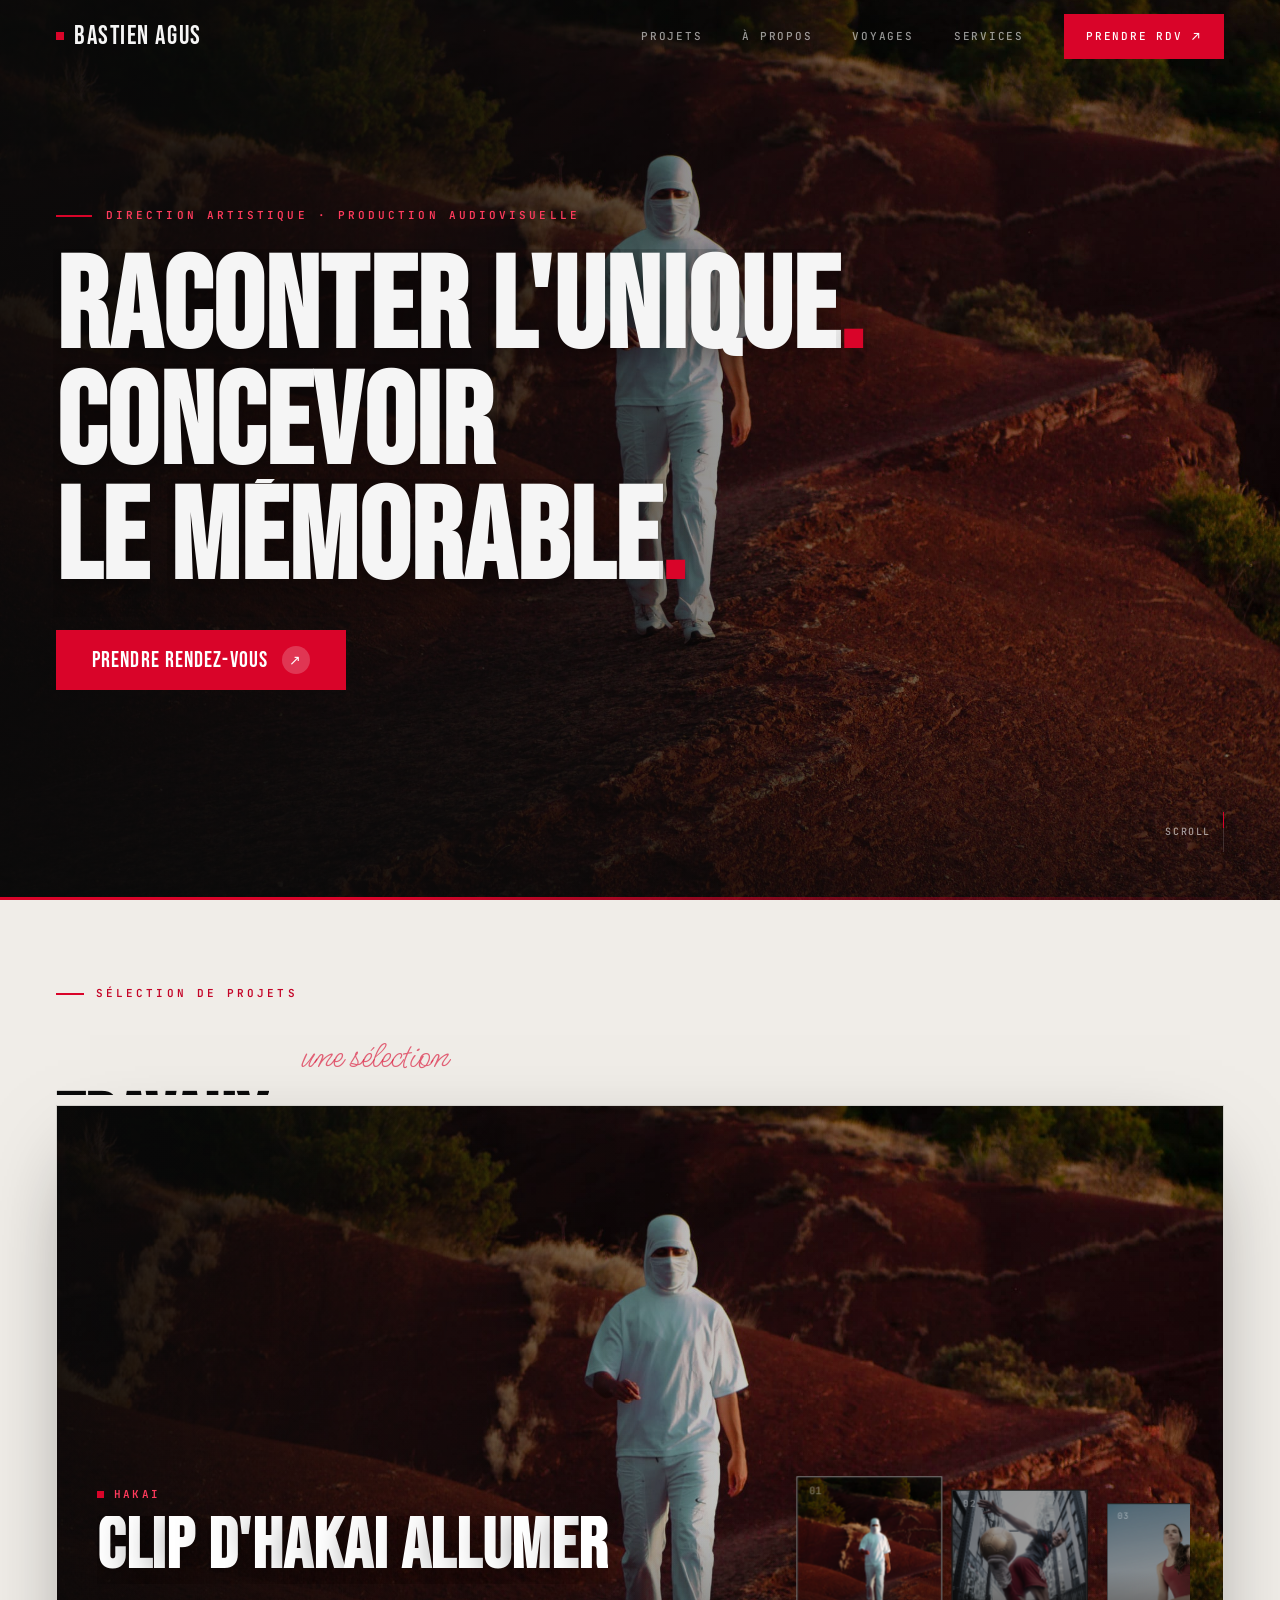
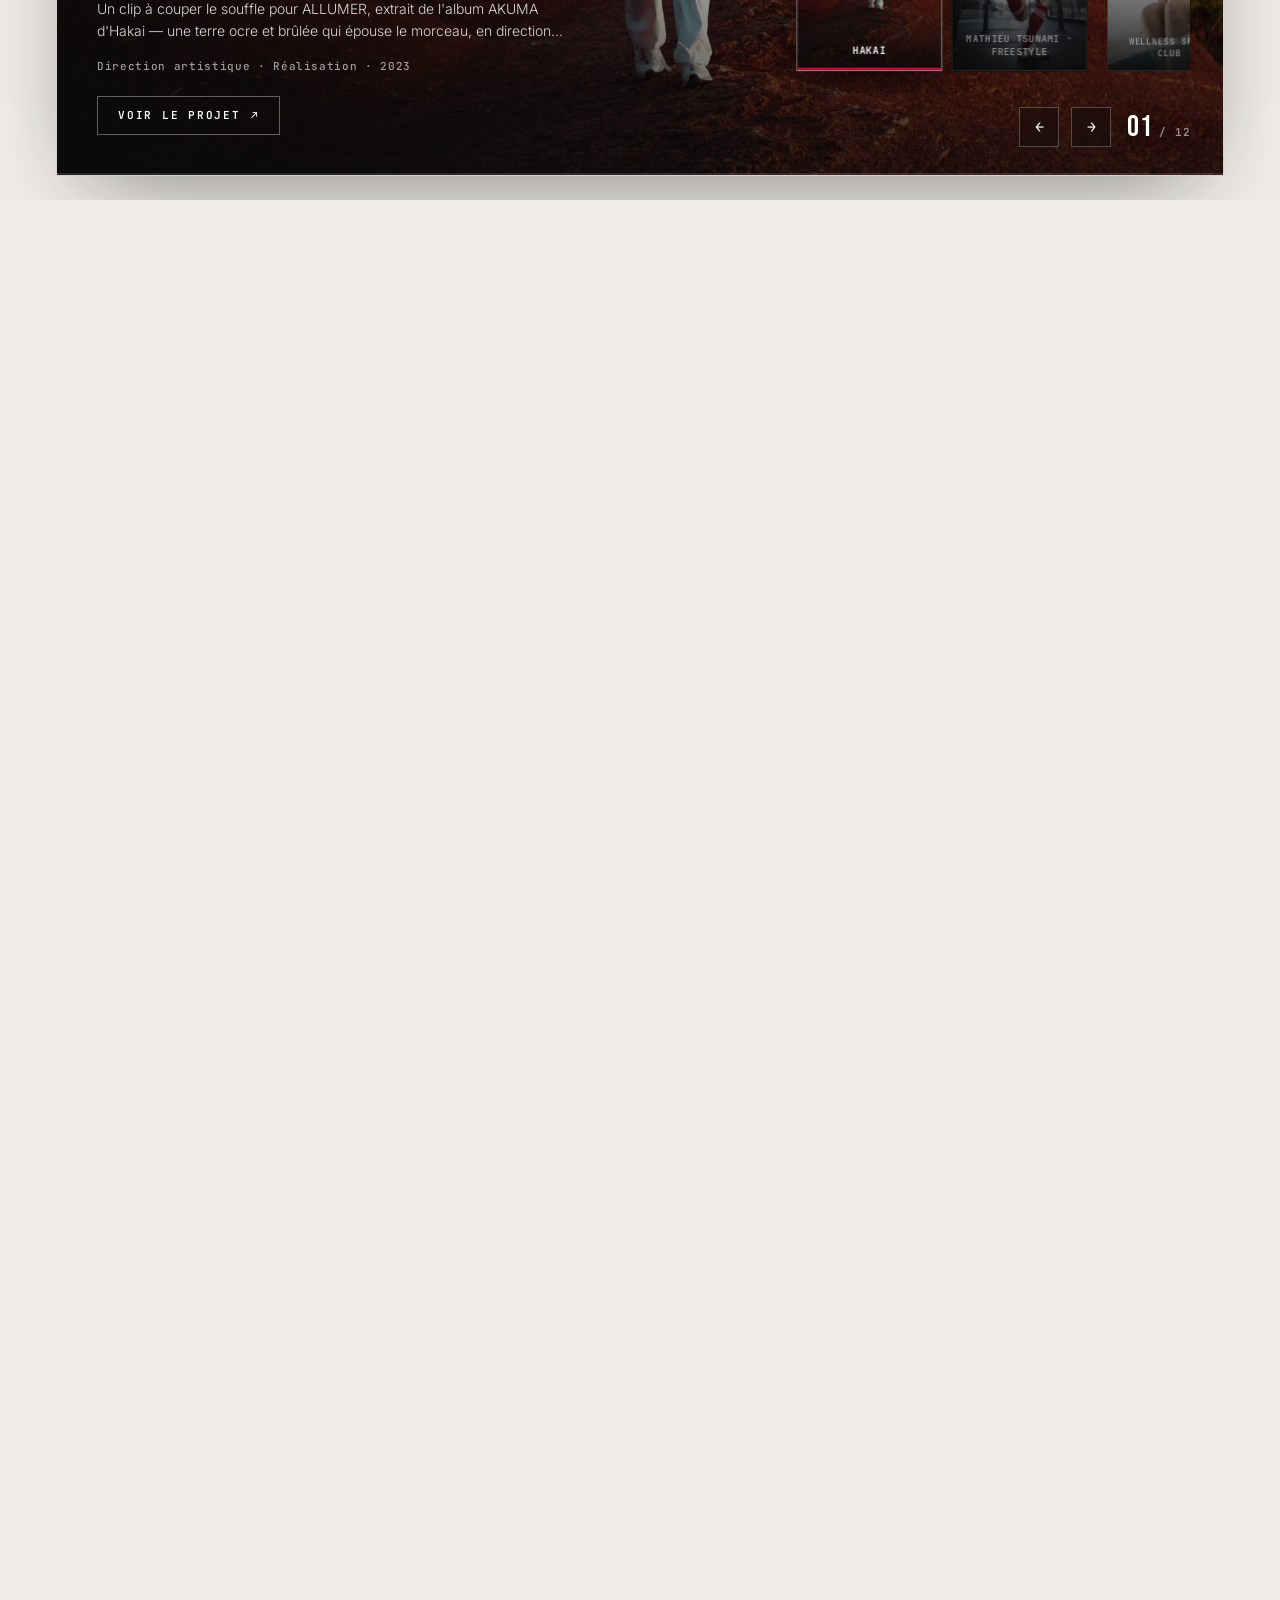
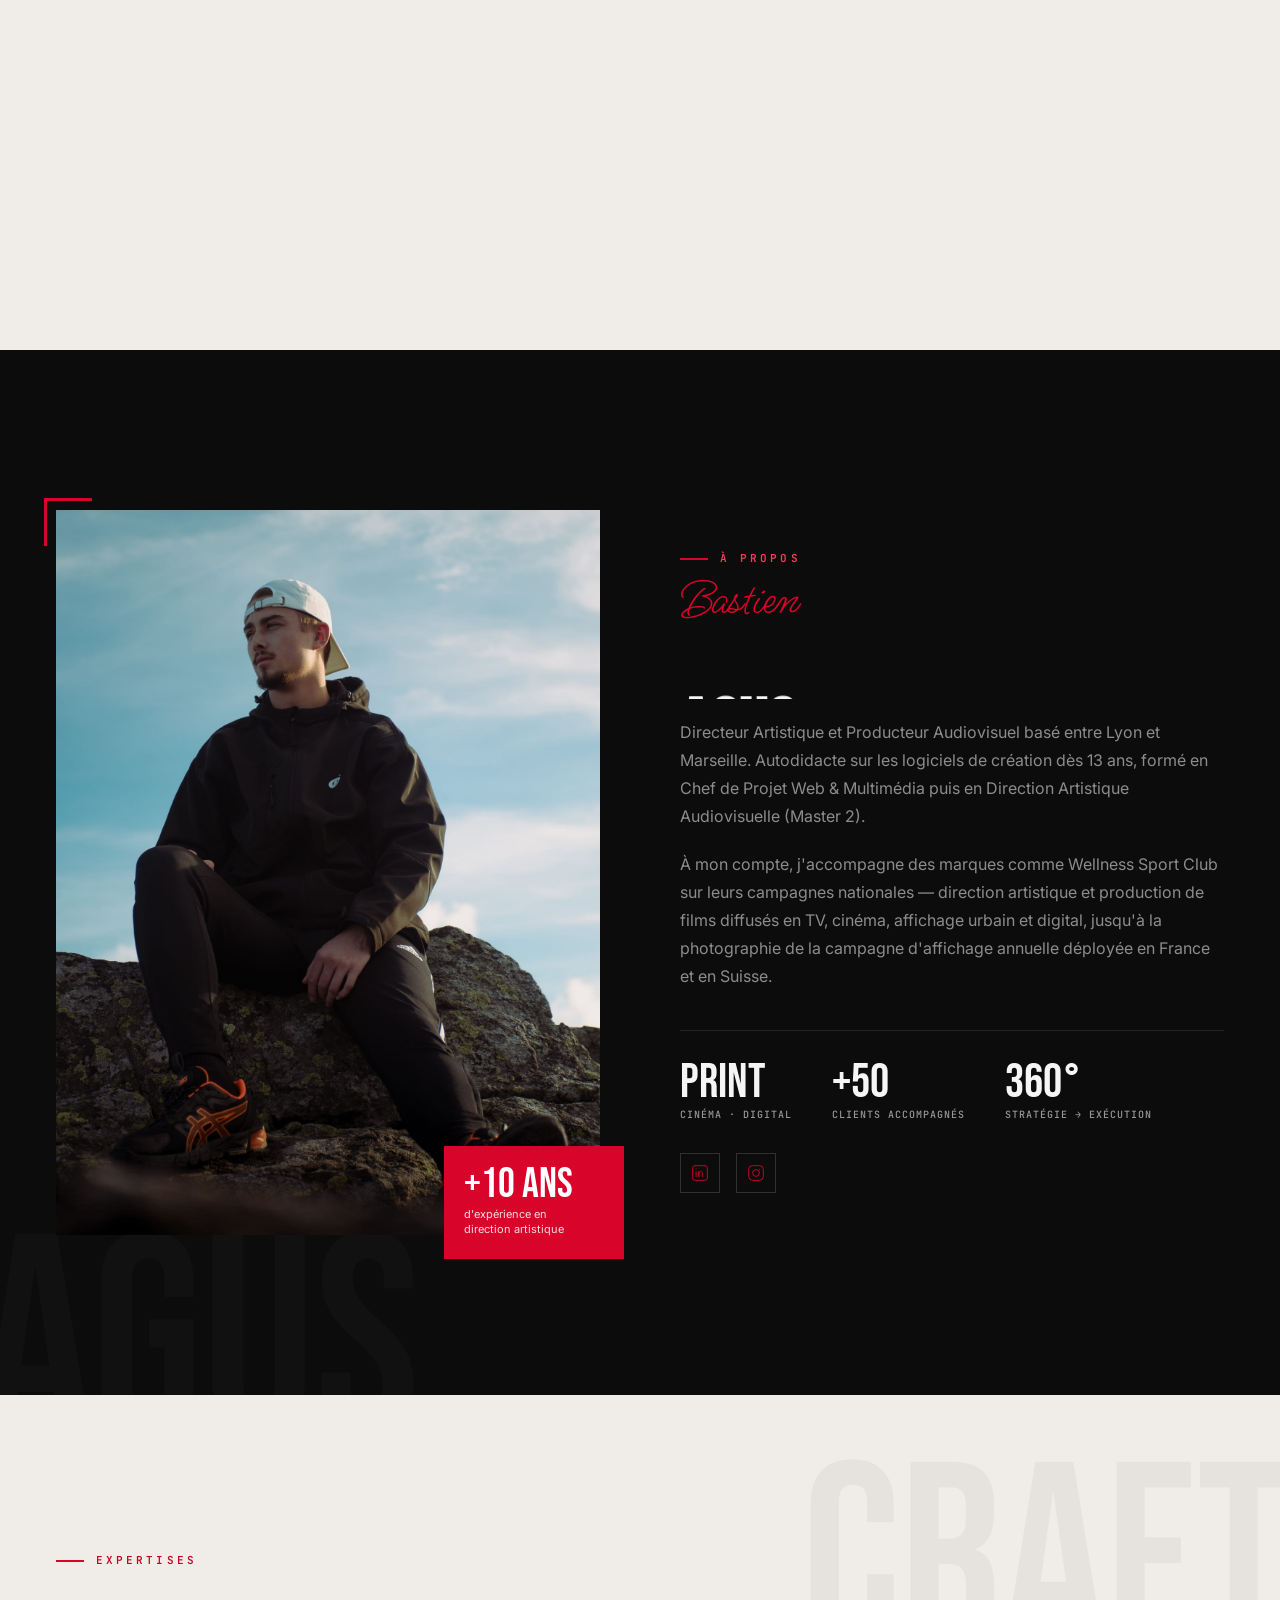
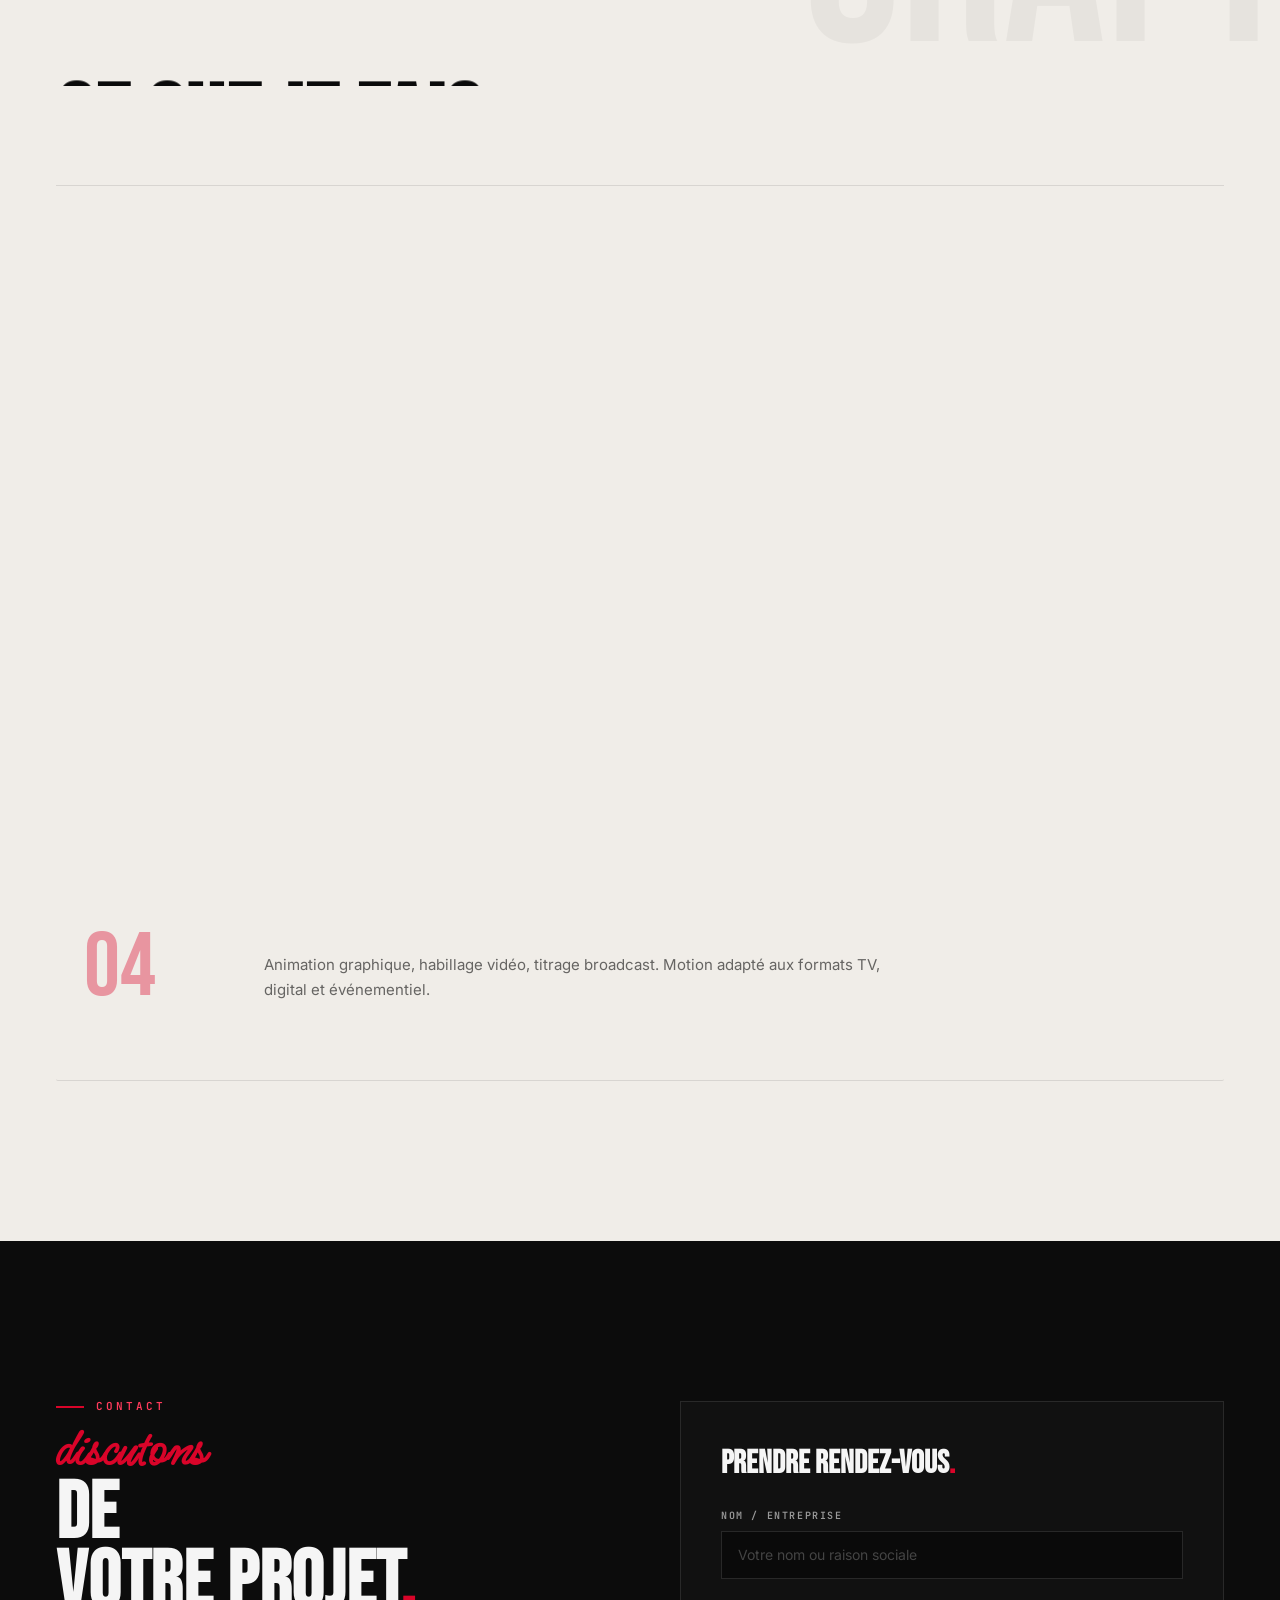
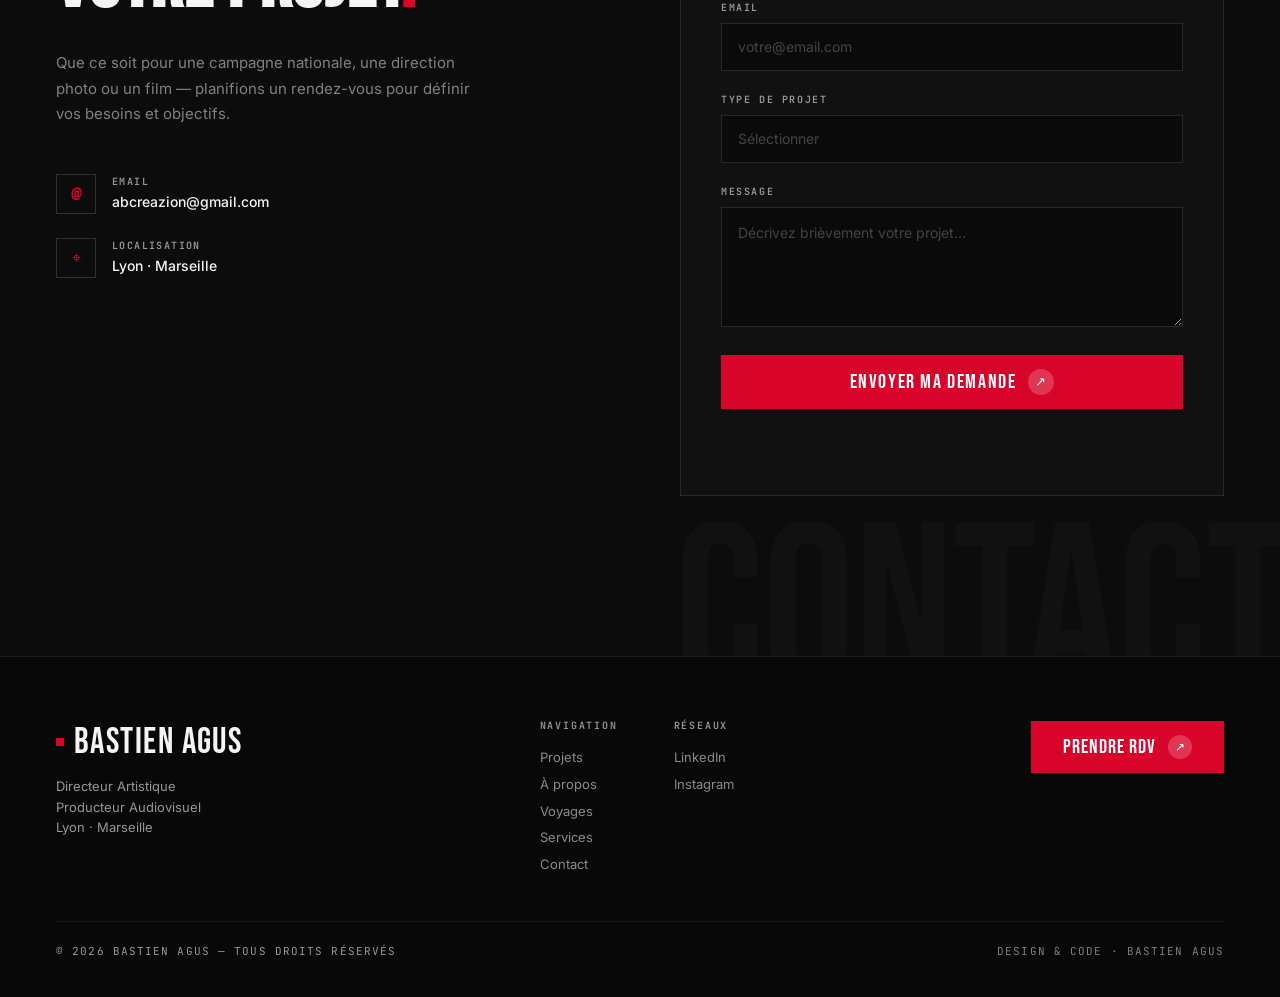
==== commit 416e8bb9: "showcase: fluidifie la roulette + retire la bande rouge defilante --- Bande rouge (marquee) --- Reti" ====
--- a/index.html
+++ b/index.html
@@ -97,28 +97,6 @@
   <div class="hero__baseline"></div>
 </section>
 
-<!-- MARQUEE -->
-<div class="marquee" aria-hidden="true">
-  <div class="marquee__track">
-    <span class="marquee__item">DIRECTION ARTISTIQUE</span>
-    <span class="marquee__sep">✦</span>
-    <span class="marquee__item">PRODUCTION AUDIOVISUELLE</span>
-    <span class="marquee__sep">✦</span>
-    <span class="marquee__script">Photographie</span>
-    <span class="marquee__sep">✦</span>
-    <span class="marquee__item">LYON · MARSEILLE</span>
-    <span class="marquee__sep">✦</span>
-    <span class="marquee__item">DIRECTION ARTISTIQUE</span>
-    <span class="marquee__sep">✦</span>
-    <span class="marquee__item">PRODUCTION AUDIOVISUELLE</span>
-    <span class="marquee__sep">✦</span>
-    <span class="marquee__script">Photographie</span>
-    <span class="marquee__sep">✦</span>
-    <span class="marquee__item">LYON · MARSEILLE</span>
-    <span class="marquee__sep">✦</span>
-  </div>
-</div>
-
 <!-- ============================== PROJETS — SHOWCASE (hero select + roulette) ============================== -->
 <section id="projets" class="projets">
   <div class="showcase" id="showcaseOuter">
--- a/css/styles.css
+++ b/css/styles.css
@@ -73,7 +73,6 @@
 
 /* keyframes */
 @keyframes k-pulse { 0%,100% { opacity: .4; } 50% { opacity: 1; } }
-@keyframes k-slide { from { transform: translateX(0); } to { transform: translateX(-50%); } }
 
 /* ============================== NAV ============================== */
 /* Bandeau plein largeur classique au repos (tout en haut de page). Dès que
@@ -231,22 +230,6 @@
 }
 .btn-primary__arrow--sm { width: 24px; height: 24px; font-size: 12px; }
 
-/* ============================== MARQUEE ============================== */
-.marquee {
-  background: var(--red); padding: 14px 0; overflow: hidden;
-  position: relative; z-index: 10;
-}
-.marquee__track { display: flex; white-space: nowrap; animation: k-slide 20s linear infinite; }
-.marquee__item {
-  font-family: var(--display); font-size: 20px; letter-spacing: .12em;
-  color: #fff; padding: 0 40px;
-}
-.marquee__sep {
-  font-family: var(--display); font-size: 20px; letter-spacing: .12em;
-  color: rgba(255,255,255,.4); padding: 0 40px;
-}
-.marquee__script { font-family: var(--script); font-size: 26px; color: #fff; padding: 0 40px; }
-
 /* ============================== SHARED HEADINGS ============================== */
 .eyebrow { display: flex; align-items: center; gap: 12px; margin-bottom: 14px; }
 .eyebrow__line { width: 28px; height: 2px; background: var(--red); }
@@ -388,7 +371,11 @@
   padding: 30px 4px 22px; /* marge : laisse respirer le scale + l'ombre-lift sans clip */
 }
 .showcase__thumbs-track::-webkit-scrollbar { display: none; }
-.showcase.is-locked .showcase__thumbs-track { overflow-x: hidden; }
+/* En lock, la bande est déplacée par JS en `transform` (et non plus via scrollLeft) :
+   on la promeut en calque comme les vignettes. Surtout : aucune transition sur
+   `transform` ici — le lissage est déjà fait en amont par le lerp JS, une transition
+   par-dessus une valeur réécrite à chaque frame retraînerait (effet « poisseux »). */
+.showcase.is-locked .showcase__thumbs-track { overflow-x: hidden; will-change: transform; }
 
 /* Aucune transition sur `transform` : le scale (roulette + boost au survol) est
    piloté 100% en JS, interpolé chaque frame (lerp). Une transition CSS par-dessus
@@ -881,20 +868,45 @@
      sticky 100vh casserait la mise en page tactile (cf. garde JS qui efface aussi
      la hauteur inline, comme l'ancien carrousel). */
   .showcase.is-locked .showcase__sticky { position: static; height: auto; overflow: visible; display: block; }
-  .showcase.is-locked .showcase__stage { flex: none; height: 52vh; min-height: 400px; margin: 0 20px; }
+  .showcase.is-locked .showcase__stage { flex: none; margin: 0 20px; }
   .showcase__header { padding: 96px 24px 20px; }
-  .showcase__stage { margin: 0 20px; height: 52vh; min-height: 400px; }
-  /* Texte replié en haut de la photo (au lieu de bas-gauche) pour ne pas entrer en
-     collision avec le cluster vignettes qui reste en overlay bas — même construction
-     "photo unique" qu'en desktop, juste réagencée pour un hero plus court. */
+  /* Mobile : le texte ET le cluster vignettes sortent du positionnement absolu et
+     sont empilés en flux par flexbox.
+     En desktop, les deux sont des calques absolus qui cohabitent (texte bas-gauche,
+     vignettes bas-droite). En mobile ils prennent toute la largeur : superposés, ils
+     se percutent. Le texte était ancré en haut (top:20px), les vignettes en bas, dans
+     une stage à hauteur FIXE (52vh/min 400px) — dès que la stage touchait son plancher
+     de 400px (tout viewport de moins de ~770px de haut : iPhone SE, Galaxy, mais aussi
+     un iPhone 390x844 barre d'URL affichée), le bloc texte percutait la bande de
+     vignettes. Celle-ci étant au-dessus (z-index 5 > 3), elle avalait le tap sur le CTA
+     « VOIR LE PROJET » : mesuré mort sur 10 projets sur 12 en 375x667.
+     En flux, c'est le navigateur qui calcule la place : le chevauchement devient
+     impossible quelle que soit la hauteur d'écran ou la longueur du titre (les titres
+     à <br> sur 2 lignes ne collisionnent plus non plus). D'où `height:auto` + un simple
+     plancher `min-height` : la stage s'allonge si besoin au lieu de laisser deux calques
+     se marcher dessus. Fonds et scrim restent en absolute derrière et la couvrent
+     toujours entièrement. Ne pas revenir à une hauteur fixe + overlays absolus ici. */
+  .showcase__stage {
+    margin: 0 20px;
+    height: auto; min-height: max(52vh, 400px);
+    display: flex; flex-direction: column; justify-content: space-between; gap: 18px;
+    padding: 20px 0 16px;
+  }
   .showcase__scrim {
     background: linear-gradient(to bottom, rgba(10,10,10,.8) 0%, rgba(10,10,10,.15) 32%, rgba(10,10,10,.15) 58%, rgba(10,10,10,.85) 100%);
   }
-  .showcase__content { left: 20px; right: 20px; top: 20px; bottom: auto; max-width: none; }
+  .showcase__content {
+    position: static; left: auto; right: auto; top: auto; bottom: auto;
+    max-width: none; padding: 0 20px;
+  }
   .showcase__title { font-size: 9.5vw; }
   .showcase__lead { display: none; } /* accroche masquée sur mobile (dispo sur la page projet) — garde le hero court lisible */
   .showcase__hint { display: none; } /* le peek des vignettes suffit comme affordance tactile */
-  .showcase__thumbs { left: 16px; right: 16px; bottom: 16px; max-width: none; align-items: stretch; }
+  .showcase__cta { min-height: 44px; } /* cible tactile WCAG 2.5.5 — mesurée à 39px avant */
+  .showcase__thumbs {
+    position: static; left: auto; right: auto; bottom: auto;
+    max-width: none; align-items: stretch; padding: 0 16px;
+  }
   .showcase__thumbs-controls { justify-content: flex-end; }
   .showcase__thumbs-btn { display: none; }
   .showcase__counter { font-size: 24px; }
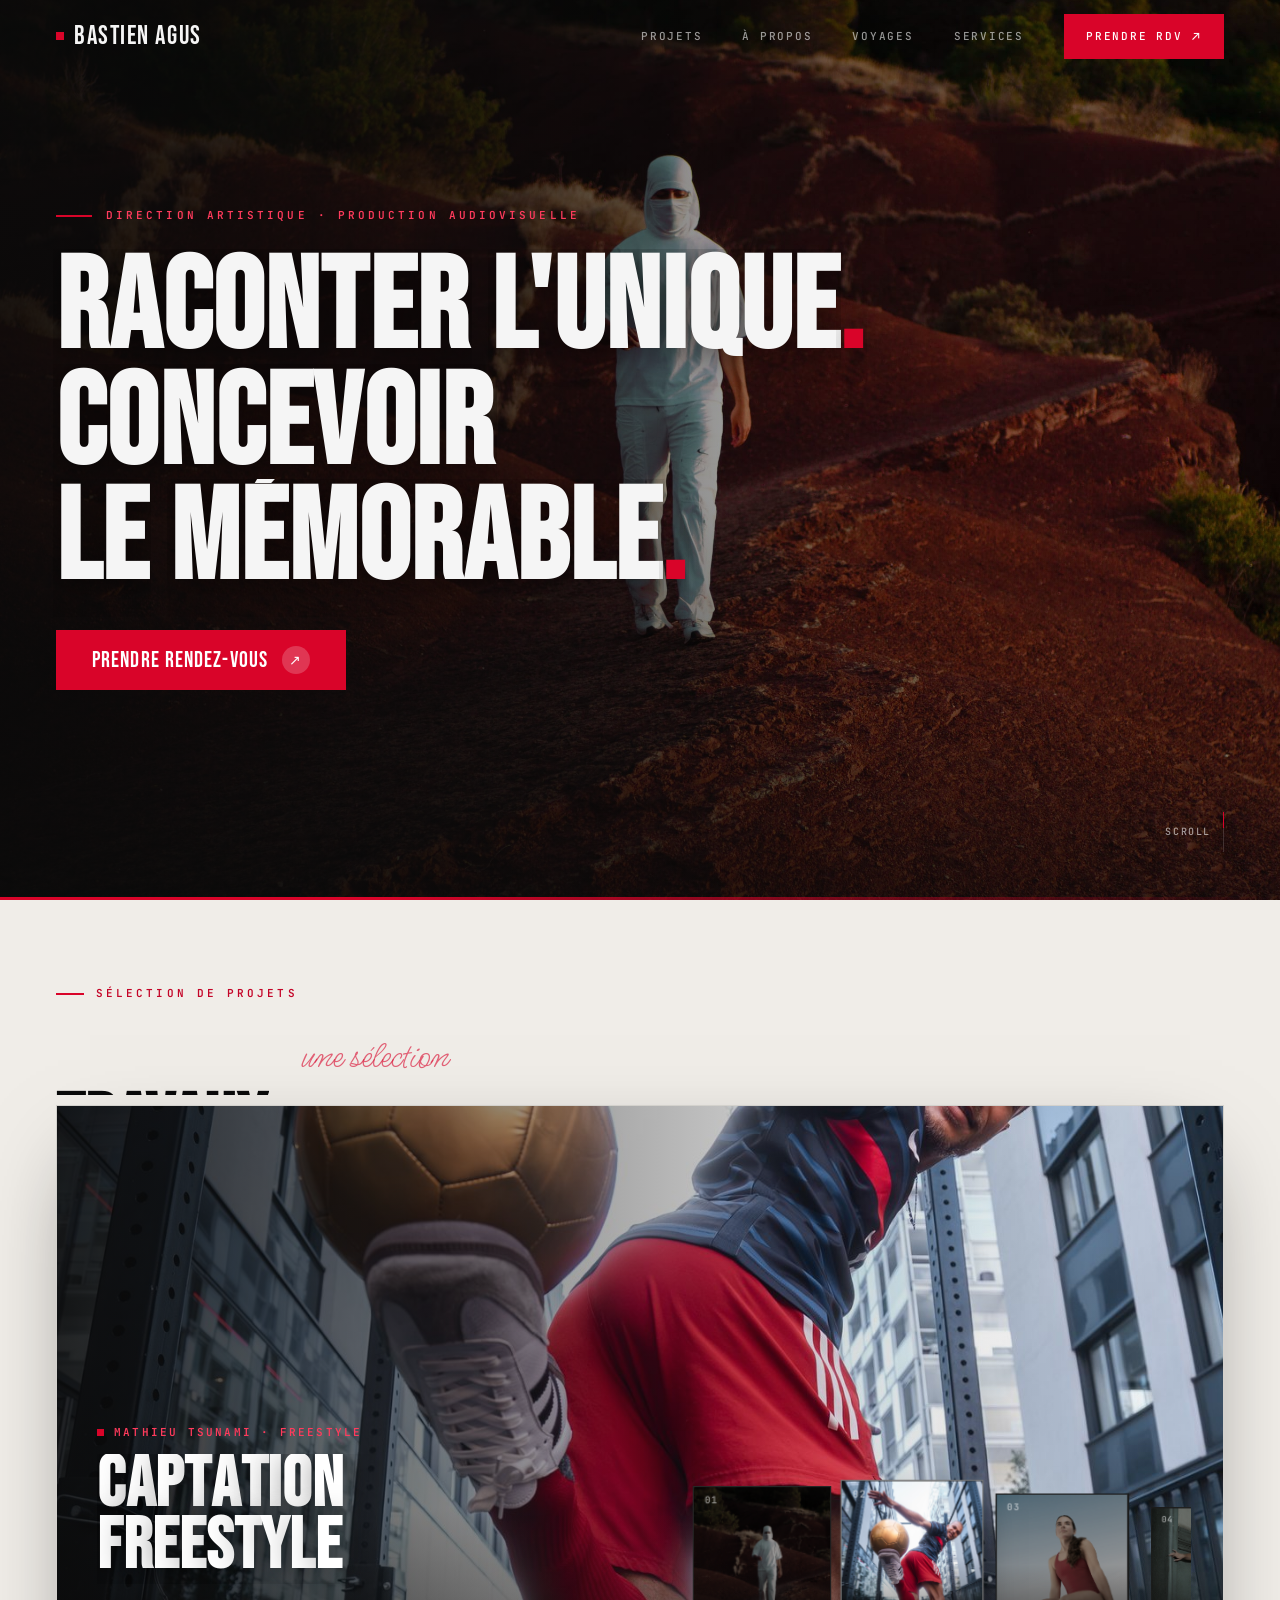
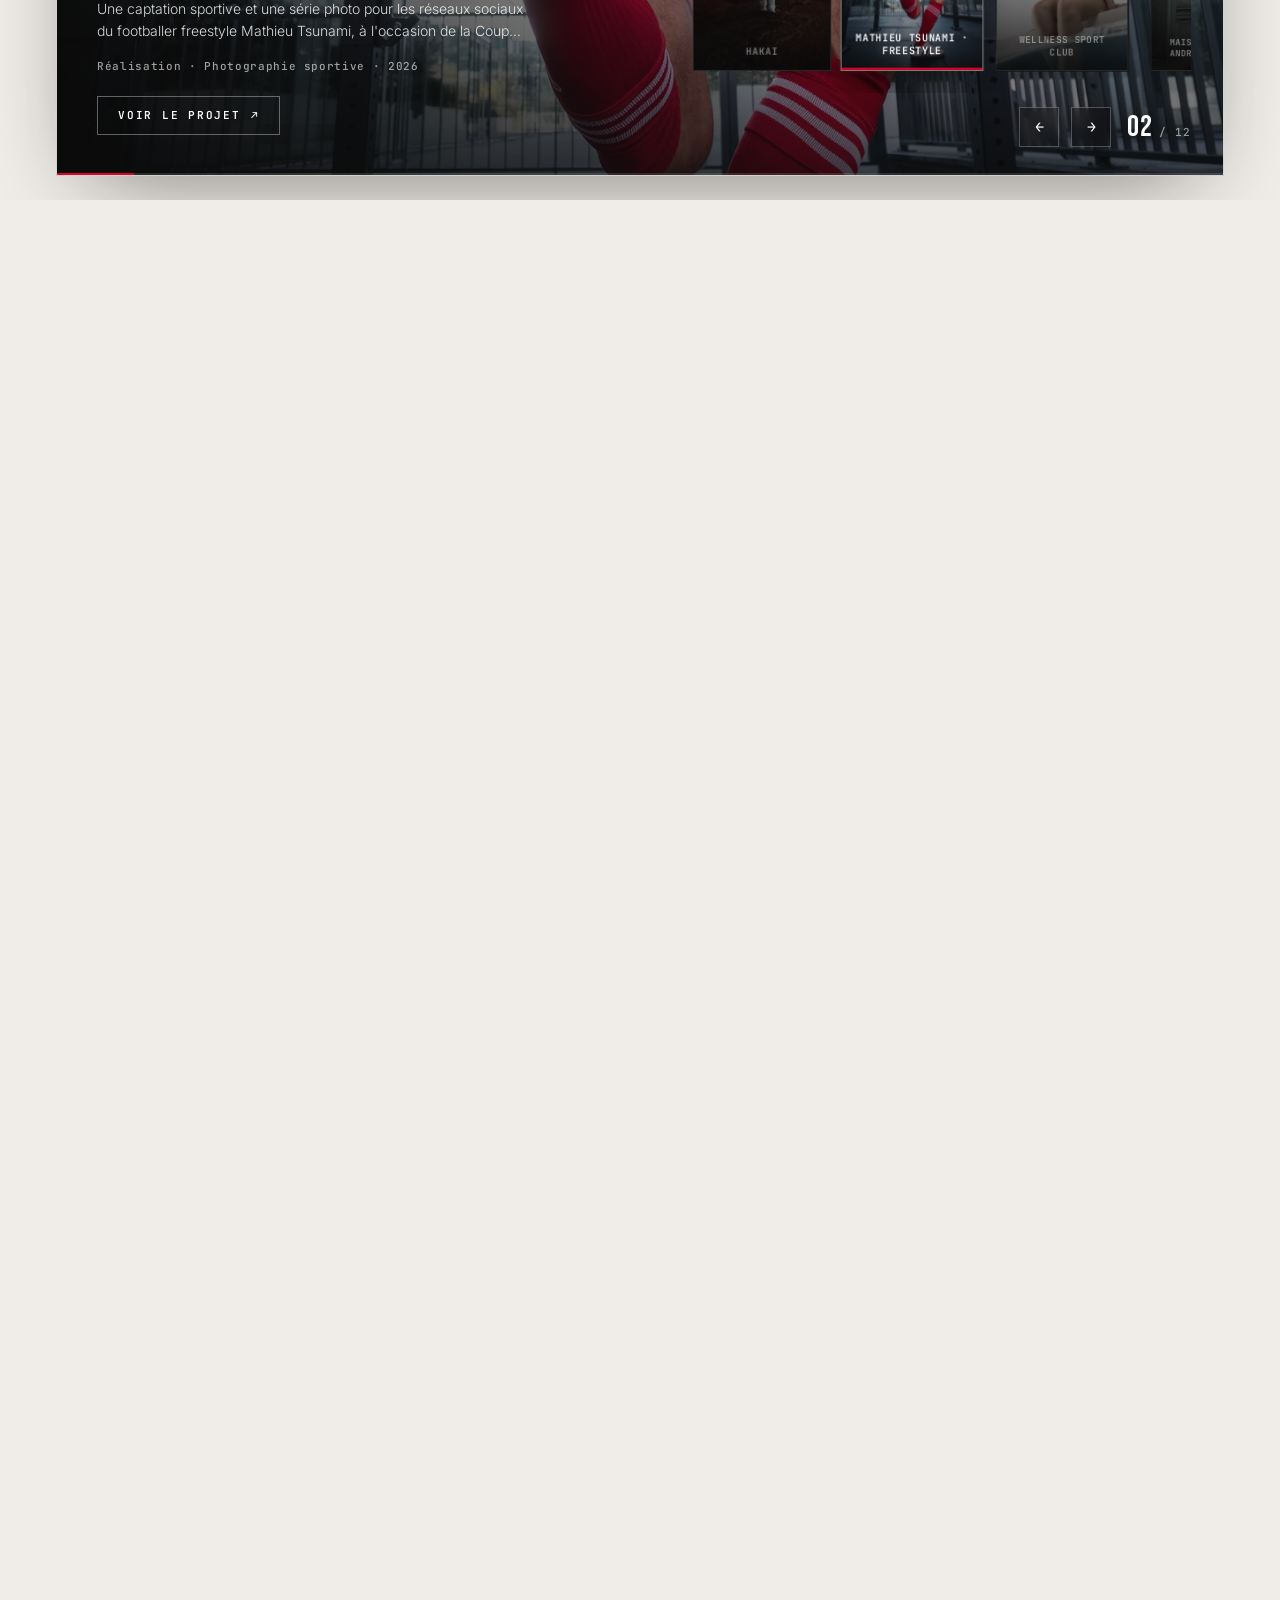
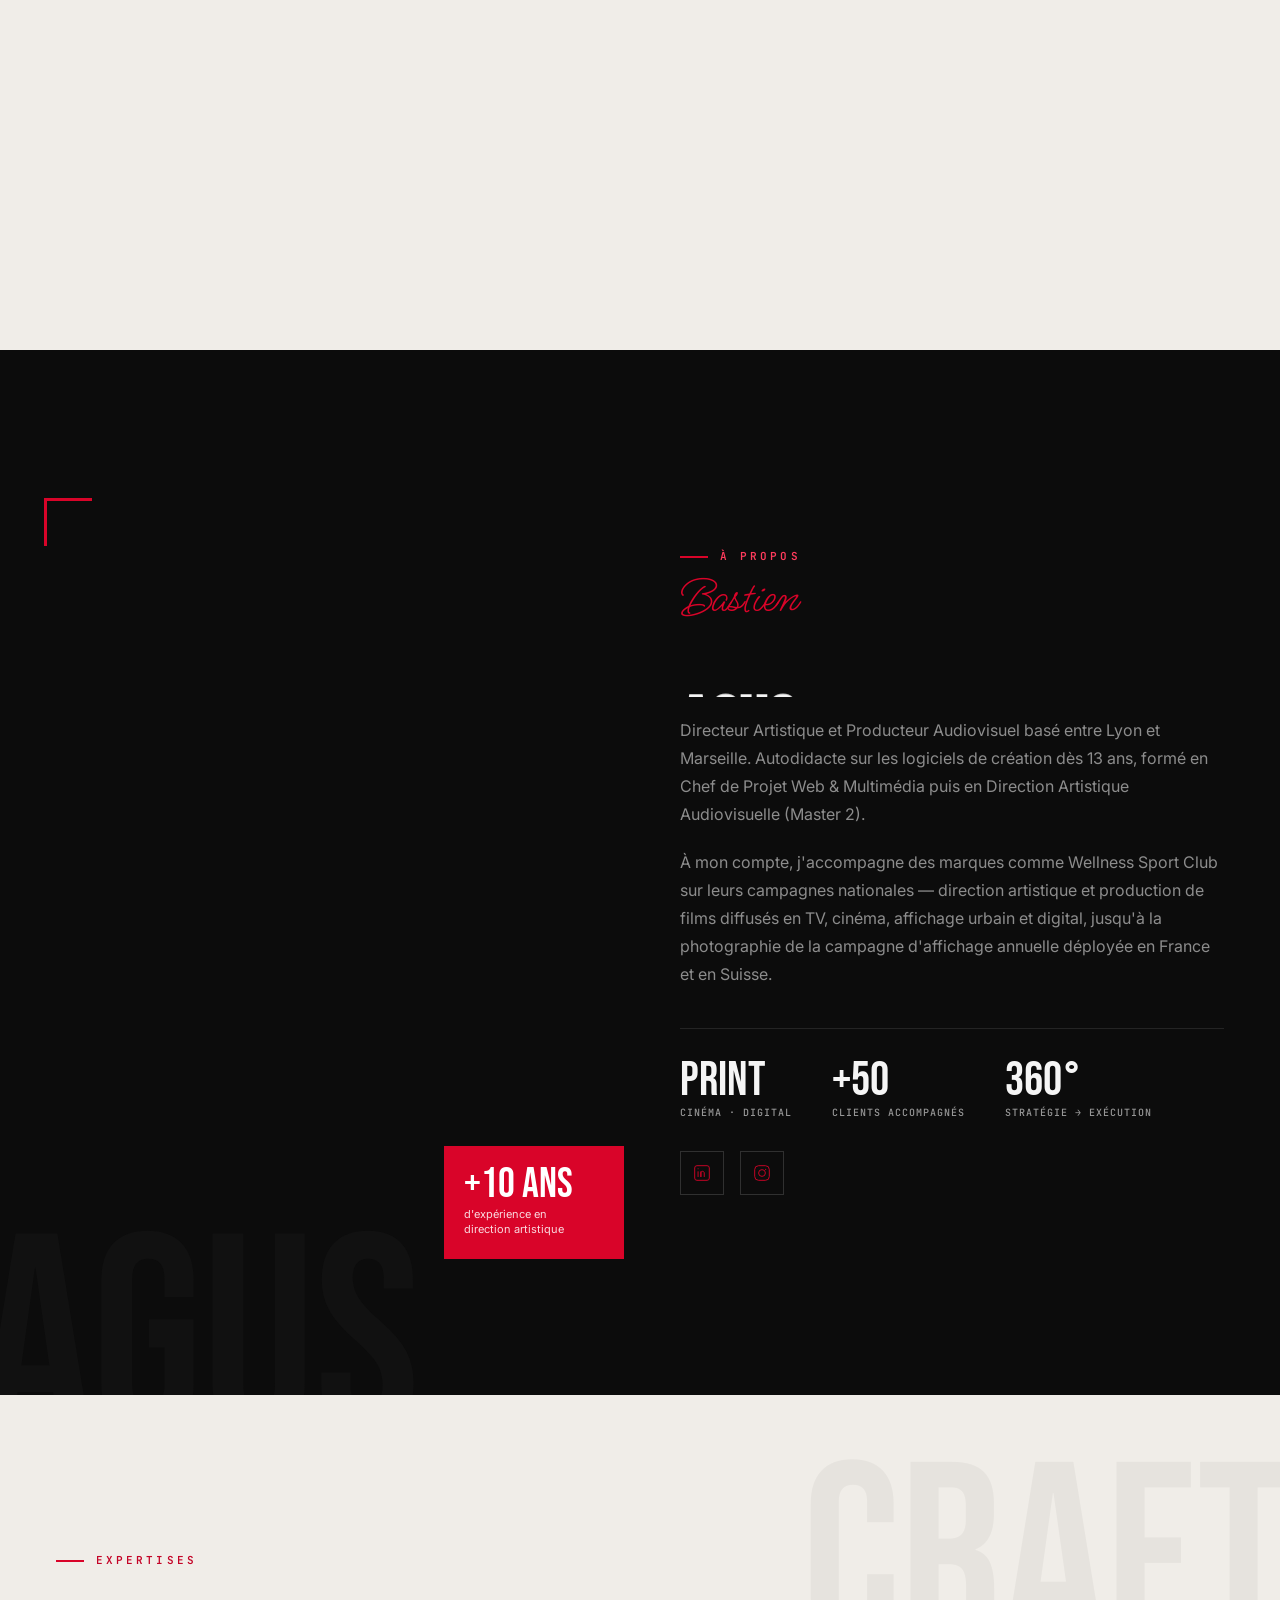
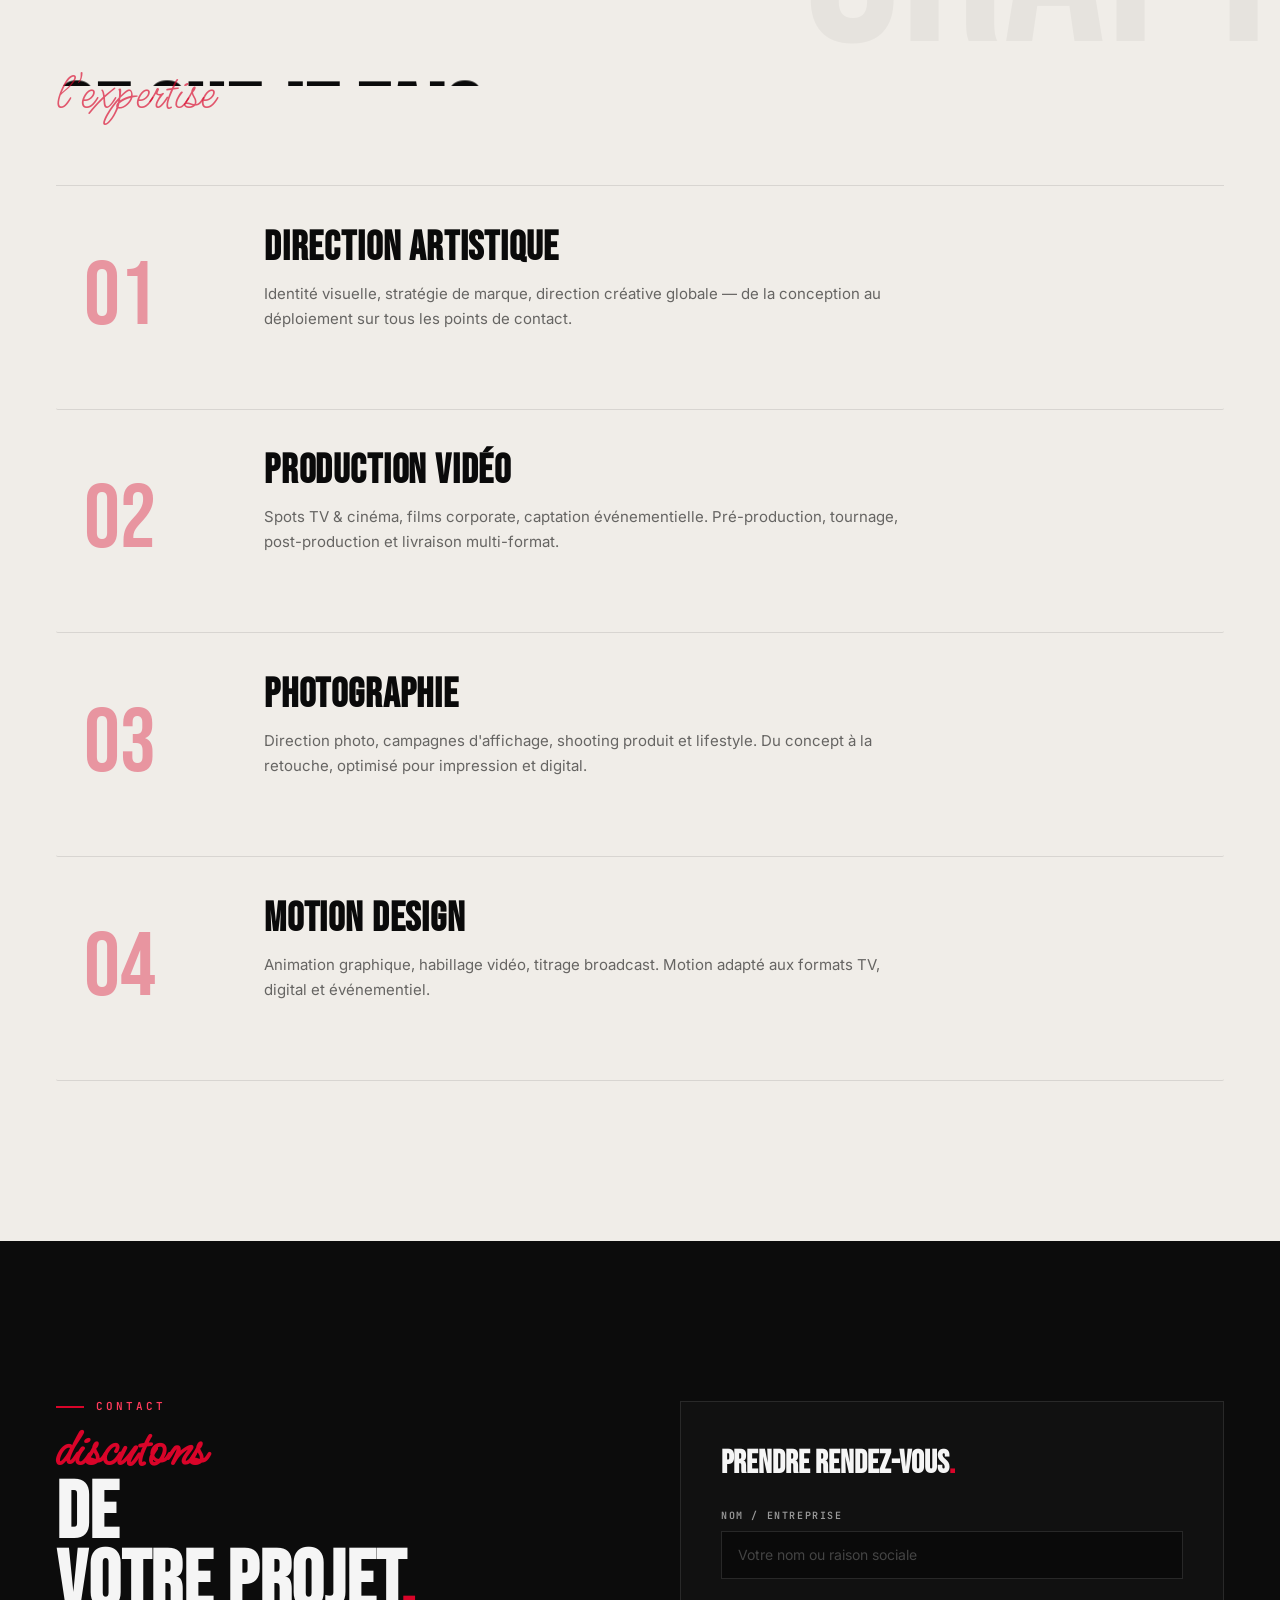
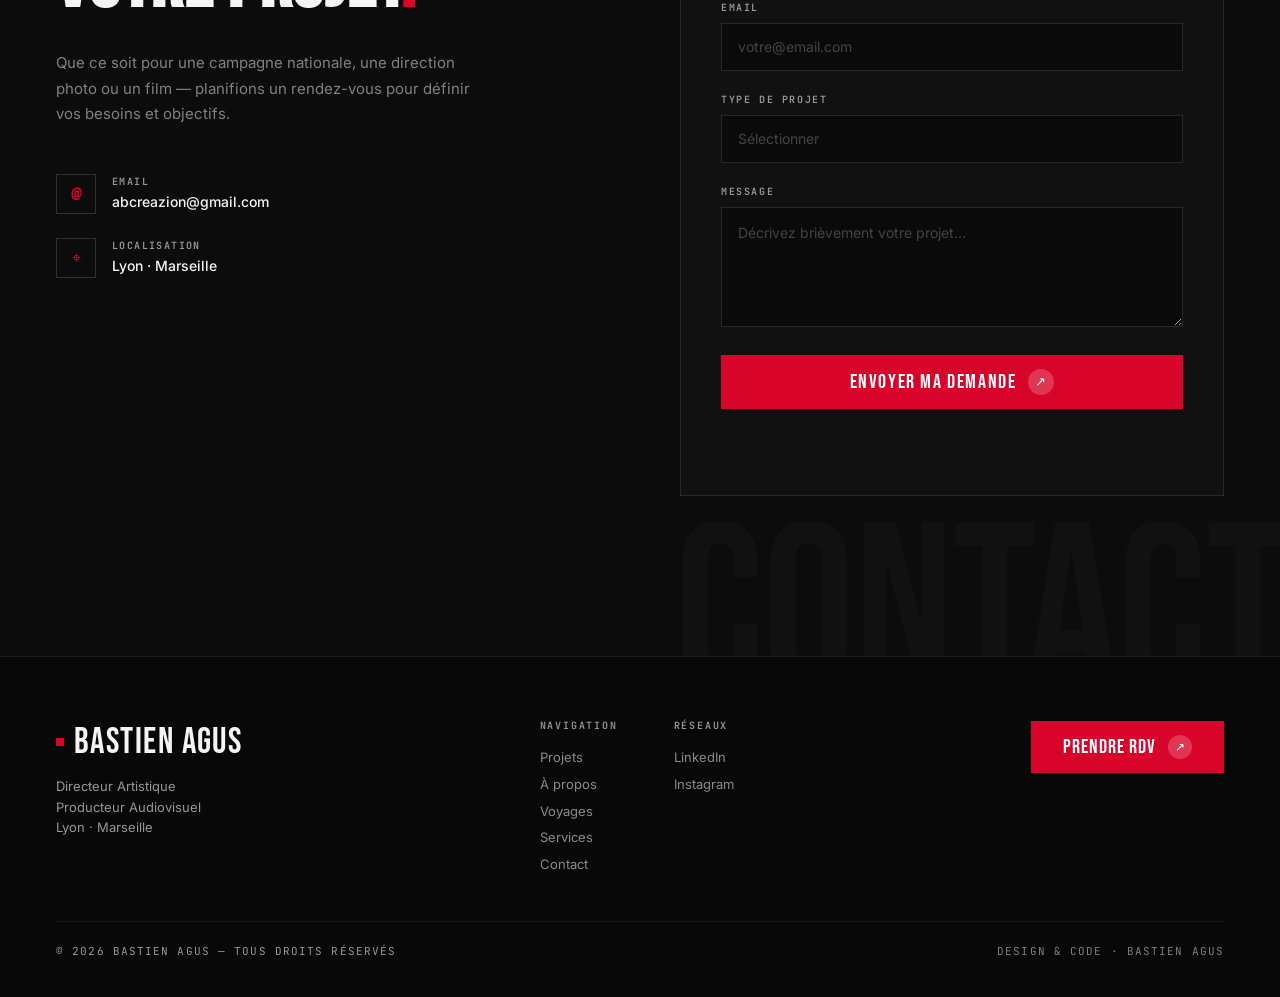
==== commit 8f9c1005: "showcase: applique l'audit UX + refonte panneaux plein ecran mobile Passe audit (audit_portfolio_ux_" ====
--- a/index.html
+++ b/index.html
@@ -22,9 +22,17 @@
 <link rel="preconnect" href="https://fonts.googleapis.com">
 <link rel="preconnect" href="https://fonts.gstatic.com" crossorigin>
 <link href="https://fonts.googleapis.com/css2?family=Bebas+Neue&family=Inter:wght@300;400;500;600;700&family=JetBrains+Mono:wght@400;500;600&family=Ms+Madi&display=swap" rel="stylesheet">
-<link rel="stylesheet" href="css/styles.css?v=dev3">
+<link rel="stylesheet" href="css/styles.css">
 </head>
 <body>
+
+<!-- Rideau d'entrée : dévoilement du nom puis levée. Une fois par session,
+     retiré d'emblée sous prefers-reduced-motion (cf. js/main.js initCurtain). -->
+<div class="curtain" id="curtain" aria-hidden="true">
+  <div class="curtain__brand">
+    <span class="curtain__word">BASTIEN<span class="red">&nbsp;AGUS</span></span>
+  </div>
+</div>
 
 <a href="#main-content" class="skip-link">Aller au contenu</a>
 
@@ -117,7 +125,9 @@
         <!-- .showcase__bg (une par projet, cross-fade) injectées depuis js/main.js -->
         <div class="showcase__scrim"></div>
 
-        <div class="showcase__content" id="showcaseContent">
+        <!-- aria-live : le hero changeait de projet en silence total pour un
+             lecteur d'écran (le seul indice était visuel). -->
+        <div class="showcase__content" id="showcaseContent" aria-live="polite" aria-atomic="true">
           <div class="showcase__eyebrow">
             <span class="showcase__dot"></span>
             <span class="showcase__client" id="showcaseClient">CLIENT</span>
@@ -156,8 +166,11 @@
   <div class="about__bgword" aria-hidden="true">AGUS</div>
   <div class="about__grid">
     <div data-reveal data-d="0">
-      <div class="about__portrait-wrap">
-        <div class="about__portrait"></div>
+      <!-- L'essuyage est porté par le wrap (observé) et subi par le portrait
+           (data-clip-target) : un élément découpé à zéro devient invisible à
+           l'IntersectionObserver, cf. css/styles.css. -->
+      <div class="about__portrait-wrap" data-clip-reveal>
+        <div class="about__portrait" data-clip-target></div>
         <div class="about__badge">
           <div class="about__badge-num">+10 ANS</div>
           <div class="about__badge-label">d'expérience en<br>direction artistique</div>
@@ -304,11 +317,11 @@
       <div class="contact__fields">
         <div class="field">
           <label class="field__label" for="f-name">NOM / ENTREPRISE</label>
-          <input class="field__input" id="f-name" name="name" type="text" placeholder="Votre nom ou raison sociale" required>
+          <input class="field__input" id="f-name" name="name" type="text" placeholder="Votre nom ou raison sociale" autocomplete="name" required>
         </div>
         <div class="field">
           <label class="field__label" for="f-email">EMAIL</label>
-          <input class="field__input" id="f-email" name="email" type="email" placeholder="votre@email.com" required>
+          <input class="field__input" id="f-email" name="email" type="email" placeholder="votre@email.com" autocomplete="email" inputmode="email" required>
         </div>
         <div class="field">
           <label class="field__label" for="f-type">TYPE DE PROJET</label>
@@ -377,8 +390,12 @@
   </div>
 </footer>
 
-<script src="js/projects.js?v=dev3"></script>
-<script src="js/motion.js?v=dev3"></script>
-<script src="js/main.js?v=dev3"></script>
+<!-- Curseur-badge (desktop) : masqué en CSS sur tactile / reduced-motion,
+     jamais peuplé par JS dans ces cas (cf. js/motion.js cursor). -->
+<div class="cursor" id="cursor" aria-hidden="true"><span class="cursor__label" id="cursorLabel"></span></div>
+
+<script src="js/projects.js"></script>
+<script src="js/motion.js"></script>
+<script src="js/main.js"></script>
 </body>
 </html>
--- a/css/styles.css
+++ b/css/styles.css
@@ -14,10 +14,14 @@
   --cream: #f0ede8;
   --mono: 'JetBrains Mono', monospace;
   --sans: 'Inter', system-ui, sans-serif;
-  --display: 'Bebas Neue', sans-serif;
+  --display: 'Bebas Neue', 'Bebas Fallback', sans-serif;
   --script: 'Ms Madi', cursive;
 
   --ease-out: cubic-bezier(.22, .61, .36, 1);
+  /* easeOutExpo : départ vif, atterrissage très long. Réservé aux ENTRÉES en
+     scène (≥400ms : rideau, cross-fade du hero, cascade des lettres). Sur une
+     réaction au pointeur (≤300ms) il paraît cassant — y garder --ease-out. */
+  --ease-expo: cubic-bezier(.16, 1, .3, 1);
   --dur-fast: .3s;
   --dur-base: .35s;
   --dur-med: .4s;
@@ -33,6 +37,18 @@
   --glass-blur: blur(20px) saturate(150%);
   --glass-border: rgba(255, 255, 255, .1);
   --glass-shadow: 0 8px 30px rgba(0, 0, 0, .42), inset 0 1px 0 rgba(255, 255, 255, .06);
+}
+
+/* Fallback métrique de Bebas Neue. `display=swap` (Google Fonts) affiche d'abord
+   une fallback système puis permute — sur des titres à 128px, l'écart de largeur
+   entre la fallback et Bebas provoque un reflow visible (CLS). Arial Narrow est
+   la condensée la plus universellement présente ; size-adjust la resserre vers
+   la métrique de Bebas pour que la permutation ne déplace quasiment rien. */
+@font-face {
+  font-family: 'Bebas Fallback';
+  src: local('Arial Narrow'), local('Haettenschweiler'), local('DejaVu Sans Condensed');
+  size-adjust: 82%;
+  font-display: swap;
 }
 
 *, *::before, *::after { margin: 0; padding: 0; box-sizing: border-box; }
@@ -44,6 +60,9 @@
   font-family: var(--sans);
   -webkit-font-smoothing: antialiased;
   overflow-x: hidden;
+  /* Le flash gris du tap système casse le noir profond. Retiré seulement parce
+     que chaque élément interactif porte désormais son propre état :active. */
+  -webkit-tap-highlight-color: transparent;
 }
 ::selection { background: var(--red); color: #fff; }
 a { text-decoration: none; color: inherit; }
@@ -69,7 +88,6 @@
   letter-spacing: .16em;
   color: rgba(245,245,245,.25);
 }
-.media-tag--dark { font-size: 10px; color: rgba(245,245,245,.3); }
 
 /* keyframes */
 @keyframes k-pulse { 0%,100% { opacity: .4; } 50% { opacity: 1; } }
@@ -147,6 +165,21 @@
 }
 .nav__mobile-link:last-child { border-bottom: none; }
 .nav__mobile-link:hover { color: var(--ink); }
+/* Cascade d'ouverture : les liens tombent l'un après l'autre au lieu
+   d'apparaître d'un bloc avec le panneau. Purement décoratif — les liens
+   restent cliquables et dans le flux dès l'ouverture. */
+.nav__mobile-link {
+  opacity: 0; transform: translateY(-8px);
+  transition: color var(--dur-fast) ease, opacity .3s var(--ease-out), transform .3s var(--ease-expo);
+}
+.nav__mobile-panel.is-open .nav__mobile-link { opacity: 1; transform: none; }
+.nav__mobile-panel.is-open .nav__mobile-link:nth-child(2) { transition-delay: 40ms; }
+.nav__mobile-panel.is-open .nav__mobile-link:nth-child(3) { transition-delay: 80ms; }
+.nav__mobile-panel.is-open .nav__mobile-link:nth-child(4) { transition-delay: 120ms; }
+.nav__mobile-panel.is-open .nav__mobile-link:nth-child(5) { transition-delay: 160ms; }
+@media (prefers-reduced-motion: reduce) {
+  .nav__mobile-link { opacity: 1; transform: none; transition: color var(--dur-fast) ease; }
+}
 
 /* ============================== HERO ============================== */
 .hero {
@@ -182,8 +215,11 @@
 .hero__eyebrow-text {
   font: 600 11px/1 var(--mono); letter-spacing: .28em; color: var(--red-text);
 }
+/* clamp() plutôt que min() : min(10vw,…) n'a pas de borne basse et tombait à
+   37px sur un écran de 375px — timide pour un titre-manifeste. Le plafond
+   desktop est inchangé. */
 .hero__title {
-  font-family: var(--display); font-size: min(10vw,128px); line-height: .84;
+  font-family: var(--display); font-size: clamp(52px, 10vw, 128px); line-height: .84;
   letter-spacing: .01em; color: var(--ink); margin-bottom: 36px;
   text-shadow: 0 4px 32px rgba(0,0,0,.55);
 }
@@ -262,8 +298,11 @@
 }
 .showcase__header { padding: 88px 56px 24px; }
 .showcase__titles { display: flex; align-items: baseline; gap: 20px; flex-wrap: wrap; }
-.projets .section-title--dark { font-size: min(7vw,76px); }
-.projets .script--muted { font-size: min(3.5vw,38px); }
+/* clamp et non min() : à 390px, min(7vw,76px) donnait 27px — un titre de SECTION
+   plus petit que les titres de projet qu'il chapeaute (33px), hiérarchie
+   inversée. Le plafond desktop est inchangé. */
+.projets .section-title--dark { font-size: clamp(44px, 7vw, 76px); }
+.projets .script--muted { font-size: clamp(24px, 3.5vw, 38px); }
 /* --red-text (#ff3b5c) tombe à 2.98:1 sur le crème (échoue AA) — on bascule sur
    la variante AA dédiée au fond crème (documentée dans :root). */
 .projets .eyebrow__text { color: var(--red-text-on-cream); }
@@ -280,17 +319,28 @@
 
 /* Fonds cross-fade — une div par projet, superposées, seule .is-active visible.
    Ken Burns en CSS pur (compositor, gratuit). */
+/* Le fond entrant se "pose" : micro-dézoom 1.045 → 1 en même temps que le
+   fondu. La transition devient SPATIALE et plus seulement lumineuse — chaque
+   projet arrive, il ne s'allume pas. */
 .showcase__bg {
   position: absolute; inset: 0;
   background-size: cover; background-position: center;
-  opacity: 0; transition: opacity var(--dur-slow) var(--ease-out);
+  opacity: 0; transform: scale(1.045);
+  transition: opacity var(--dur-slow) var(--ease-out), transform 1.1s var(--ease-expo);
   pointer-events: none;
 }
-.showcase__bg.is-active { opacity: 1; }
+.showcase__bg.is-active { opacity: 1; transform: scale(1); }
+/* Ken Burns décalé de 1.1s : une `animation` écrase le `transform` de la
+   transition dès qu'elle est active — sans ce délai elle tuerait le dézoom
+   d'entrée. Elle démarre à scale(1), exactement là où le dézoom finit : le
+   relais est invisible. */
 @media (prefers-reduced-motion: no-preference) {
-  .showcase__bg.is-active { animation: showcaseKenBurns 10s var(--ease-out) forwards; }
+  .showcase__bg.is-active { animation: showcaseKenBurns 10s var(--ease-out) 1.1s forwards; }
 }
 @keyframes showcaseKenBurns { from { transform: scale(1); } to { transform: scale(1.06); } }
+@media (prefers-reduced-motion: reduce) {
+  .showcase__bg { transform: none; transition: opacity var(--dur-slow) ease; }
+}
 
 .showcase__scrim {
   position: absolute; inset: 0; pointer-events: none;
@@ -300,12 +350,28 @@
 }
 
 /* ——— Contenu (client / titre / meta / CTA), bas-gauche de la stage ——— */
-.showcase__content { position: absolute; left: 40px; bottom: 40px; z-index: 3; max-width: 560px; }
+/* Le texte (z-index 3) et le cluster de vignettes (z-index 5) sont deux calques
+   absolus qui se croisaient sur les stages étroites — mesuré jusqu'à 119px de
+   chevauchement en 1280×800, titre et accroche passant SOUS les vignettes (à
+   1920px il n'y en a aucun, d'où le fait que ce soit passé inaperçu).
+
+   La largeur du texte est déduite de la place réellement laissée par les
+   vignettes, avec LEURS unités : `100%` = la stage, et `min(58vw,640px)` est
+   recopié tel quel depuis .showcase__thumbs. Une borne en % de la stage seule
+   (42% etc.) ne tient pas : les vignettes se dimensionnent en vw, le texte en %
+   d'une stage à marges fixes — les deux référentiels divergent et le
+   recouvrement revient dès qu'on quitte la largeur sur laquelle on a réglé
+   (vérifié : une borne à 42% laissait encore 47px de chevauchement à 1100px).
+   96px = ancrage left (40) + décalage droit des vignettes (32) + gouttière (24). */
+.showcase__content {
+  position: absolute; left: 40px; bottom: 40px; z-index: 3;
+  max-width: min(560px, calc(100% - 96px - min(58vw, 640px)));
+}
 .showcase__eyebrow { display: flex; align-items: center; gap: 10px; margin-bottom: 16px; }
 .showcase__dot { width: 7px; height: 7px; background: var(--red); flex: none; }
 .showcase__client { font: 600 11px/1 var(--mono); letter-spacing: .2em; color: var(--red-text); }
 .showcase__title {
-  font-family: var(--display); font-size: min(6.2vw,72px); line-height: .86; letter-spacing: .01em;
+  font-family: var(--display); font-size: clamp(34px, 6.2vw, 72px); line-height: .86; letter-spacing: .01em;
   color: #fff; text-shadow: 0 4px 30px rgba(0,0,0,.5);
   overflow: hidden; padding-bottom: 6px; margin-bottom: 14px;
 }
@@ -317,7 +383,7 @@
 .showcase__word { display: inline-block; white-space: nowrap; }
 .showcase__letter {
   display: inline-block; transform: translateY(102%); opacity: 0;
-  transition: transform var(--dur-med) var(--ease-out), opacity var(--dur-fast) ease;
+  transition: transform var(--dur-med) var(--ease-expo), opacity var(--dur-fast) ease;
   transition-delay: calc(var(--i, 0) * 20ms + 60ms);
 }
 .showcase__content.is-in .showcase__letter { transform: translateY(0); opacity: 1; }
@@ -371,11 +437,7 @@
   padding: 30px 4px 22px; /* marge : laisse respirer le scale + l'ombre-lift sans clip */
 }
 .showcase__thumbs-track::-webkit-scrollbar { display: none; }
-/* En lock, la bande est déplacée par JS en `transform` (et non plus via scrollLeft) :
-   on la promeut en calque comme les vignettes. Surtout : aucune transition sur
-   `transform` ici — le lissage est déjà fait en amont par le lerp JS, une transition
-   par-dessus une valeur réécrite à chaque frame retraînerait (effet « poisseux »). */
-.showcase.is-locked .showcase__thumbs-track { overflow-x: hidden; will-change: transform; }
+.showcase.is-locked .showcase__thumbs-track { overflow-x: hidden; }
 
 /* Aucune transition sur `transform` : le scale (roulette + boost au survol) est
    piloté 100% en JS, interpolé chaque frame (lerp). Une transition CSS par-dessus
@@ -403,12 +465,23 @@
   text-transform: uppercase; opacity: .7;
   transition: opacity var(--dur-fast) ease, color var(--dur-fast) ease;
 }
-.showcase__thumb-num { position: absolute; top: 8px; left: 10px; font: 600 9px/1 var(--mono); letter-spacing: .1em; color: rgba(255,255,255,.35); }
+/* .35 mesuré à 3.12:1 sur le scrim (échoue AA) — .55 remonte à ~4.6:1. */
+.showcase__thumb-num { position: absolute; top: 8px; left: 10px; font: 600 9px/1 var(--mono); letter-spacing: .1em; color: rgba(255,255,255,.55); }
 
 /* Survol : feedback visuel (bord + image) — le grossissement lui-même est en JS
    (boost lerpé) pour rester cohérent avec la roulette et éviter tout à-coup. */
 .showcase__thumb:hover { border-color: rgba(255,255,255,.35); }
 .showcase__thumb:hover .showcase__thumb-img { filter: grayscale(12%) brightness(.85); }
+
+/* Retour tactile : la vignette s'enfonce sous le doigt. Transition uniquement
+   au relâchement (l'enfoncement est instantané → zéro latence perçue).
+   Cantonné à (hover:none) : en tactile les vignettes ne reçoivent AUCUN
+   transform JS (mode natif), ce :active ne se bat donc avec personne — en
+   desktop il écraserait le scale lerpé de la roulette. */
+@media (hover: none) {
+  .showcase__thumb:active { transform: scale(.96); transition: transform .08s ease; }
+  .showcase__thumb:active .showcase__thumb-img { filter: grayscale(0%) brightness(1); }
+}
 
 .showcase__thumb.is-active { border-color: rgba(255,255,255,.45); box-shadow: 0 16px 34px -10px rgba(0,0,0,.7); }
 .showcase__thumb.is-active .showcase__thumb-img { filter: grayscale(0%) brightness(1); }
@@ -506,7 +579,7 @@
    entre les deux seuls endroits du site où des icônes ponctuelles apparaissent. */
 .about__social { display: flex; gap: 16px; margin-top: 32px; }
 .about__social-link {
-  width: 40px; height: 40px; border: 1px solid rgba(255,255,255,.15);
+  width: 44px; height: 44px; border: 1px solid rgba(255,255,255,.15); /* cible tactile WCAG 2.5.5 */
   display: flex; align-items: center; justify-content: center; flex: none;
   color: var(--red); transition: color var(--dur-fast) ease, border-color var(--dur-fast) ease;
 }
@@ -867,6 +940,104 @@
      (mode décidé une fois au load), on neutralise le sticky en mobile — sinon un
      sticky 100vh casserait la mise en page tactile (cf. garde JS qui efface aussi
      la hauteur inline, comme l'ancien carrousel). */
+  /* ============================================================
+     SHOWCASE MOBILE — un projet = un panneau plein écran.
+     ------------------------------------------------------------
+     Tout ce bloc est scopé à `.is-panels` / `.showcase__stage--panels`, posées
+     par renderShowcasePanels() UNIQUEMENT quand la page a été chargée sous
+     900px. Si elle a été chargée en desktop puis réduite (le mode est tranché
+     une fois au load), c'est la structure desktop qui est en place : elle garde
+     ses propres règles mobiles de repli, plus bas, et rien d'ici ne l'atteint.
+     ============================================================ */
+  .showcase.is-panels .showcase__sticky {
+    /* La section fait exactement la hauteur du téléphone.
+       ⚠️ 100svh, PAS 100vh : sur iOS Safari et Chrome Android, 100vh compte la
+       zone située SOUS la barre d'URL — le bas du panneau (donc le CTA) serait
+       coupé tant que la barre est affichée. Le 100vh au-dessus n'est qu'un repli
+       pour les moteurs sans unités svh. */
+    min-height: 100vh;
+    min-height: 100svh;
+    display: flex; flex-direction: column;
+  }
+  .showcase.is-panels .showcase__header { padding: 92px 24px 14px; }
+
+  .showcase__stage--panels {
+    flex: 1; min-height: 0; height: auto; max-height: none;
+    margin: 0 20px 14px; padding: 0;
+    display: flex; flex-direction: row; align-items: stretch; gap: 10px;
+    overflow-x: auto; overflow-y: hidden;
+    scroll-snap-type: x mandatory;
+    scrollbar-width: none; -webkit-overflow-scrolling: touch;
+    border: none; box-shadow: none; background: none; /* le cadre passe sur chaque panneau */
+  }
+  .showcase__stage--panels::-webkit-scrollbar { display: none; }
+  /* Cale de fin, et pas un padding-right : le padding de FIN d'un conteneur de
+     défilement en flex est ignoré par plusieurs moteurs (le contenu s'arrête net
+     au dernier enfant). Sans elle, le dernier panneau ne peut jamais atteindre
+     son alignement de snap — il reste décalé de la largeur du peek. */
+  .showcase__stage--panels::after { content: ''; flex: none; width: 40px; }
+
+  /* Largeur < 100% volontaire : le bord du panneau suivant dépasse, et c'est CE
+     débord qui dit qu'il y a une suite. Un panneau exactement plein écran ne
+     donne aucun indice qu'on peut glisser — le compteur seul n'est pas une
+     affordance. Même rôle que le peek de la roulette desktop. */
+  /* Pas de `height:100%` : la stage est un flex-item en `flex:1`, sa hauteur
+     n'est définie qu'APRÈS layout — un pourcentage s'y résout à zéro (mesuré :
+     panneau de 2px de haut). C'est l'`align-items:stretch` du conteneur qui
+     étire les panneaux sur toute la hauteur, sans rien avoir à calculer. */
+  .showcase__panel {
+    flex: none; width: calc(100% - 40px);
+    scroll-snap-align: start;
+    position: relative; overflow: hidden; display: block;
+    background: #131313;
+    border: 1px solid rgba(255,255,255,.1);
+    box-shadow: 0 24px 60px -30px rgba(10,10,10,.6);
+  }
+  .showcase__panel-img {
+    position: absolute; inset: 0; width: 100%; height: 100%;
+    object-fit: cover; /* object-position posé par projet via le champ `focal` */
+    transition: transform var(--dur-base) var(--ease-out);
+  }
+  .showcase__panel-scrim {
+    position: absolute; inset: 0; pointer-events: none;
+    background: linear-gradient(to top, rgba(10,10,10,.93) 0%, rgba(10,10,10,.6) 30%, rgba(10,10,10,.08) 56%, rgba(10,10,10,.4) 100%);
+  }
+  .showcase__panel-body {
+    position: absolute; left: 0; right: 0; bottom: 0; padding: 22px 20px 24px;
+    display: flex; flex-direction: column; align-items: flex-start; gap: 10px;
+  }
+  .showcase__panel-title {
+    font-family: var(--display); font-size: clamp(30px, 8.4vw, 46px); line-height: .9;
+    letter-spacing: .01em; color: #fff; margin: 0;
+    text-shadow: 0 4px 30px rgba(0,0,0,.55);
+  }
+  .showcase__panel-meta {
+    font: 500 10px/1.4 var(--mono); letter-spacing: .08em; color: rgba(255,255,255,.62);
+  }
+  .showcase__panel-cta {
+    display: inline-flex; align-items: center; gap: 10px; min-height: 44px;
+    padding: 12px 18px; margin-top: 2px;
+    border: 1px solid rgba(255,255,255,.4);
+    font: 600 11px/1 var(--mono); letter-spacing: .16em; color: #fff;
+    transition: background var(--dur-fast) ease, border-color var(--dur-fast) ease;
+  }
+  /* Le lien, c'est le panneau ENTIER — donc c'est le panneau qui réagit au doigt,
+     pas seulement le libellé. Le CTA n'est plus qu'un repère visuel : on peut
+     taper n'importe où. */
+  .showcase__panel:active .showcase__panel-cta { background: var(--red); border-color: var(--red); }
+  .showcase__panel:active .showcase__panel-img { transform: scale(1.03); }
+
+  /* Repère de position, sur le crème (hors de la stage) → encre sombre. */
+  .showcase__mnav { display: flex; align-items: center; gap: 16px; margin: 0 20px; padding-bottom: 20px; }
+  .showcase__segs { display: flex; align-items: center; gap: 4px; flex: 1; }
+  .showcase__seg { flex: 1; height: 2px; background: rgba(10,10,10,.16); transition: background var(--dur-fast) ease; }
+  .showcase__seg.is-on { background: var(--red); }
+  .showcase.is-panels .showcase__counter { font-size: 22px; color: var(--bg); text-shadow: none; margin: 0; }
+  .showcase.is-panels .showcase__counter span { color: rgba(10,10,10,.5); }
+
+  /* ——— Repli de la structure DESKTOP passée sous 900px (fenêtre réduite après
+     chargement) : le mode n'est pas recalculé, ces règles gardent la mise en
+     page utilisable. Elles ne concernent PAS les panneaux. ——— */
   .showcase.is-locked .showcase__sticky { position: static; height: auto; overflow: visible; display: block; }
   .showcase.is-locked .showcase__stage { flex: none; margin: 0 20px; }
   .showcase__header { padding: 96px 24px 20px; }
@@ -886,7 +1057,7 @@
      plancher `min-height` : la stage s'allonge si besoin au lieu de laisser deux calques
      se marcher dessus. Fonds et scrim restent en absolute derrière et la couvrent
      toujours entièrement. Ne pas revenir à une hauteur fixe + overlays absolus ici. */
-  .showcase__stage {
+  .showcase__stage:not(.showcase__stage--panels) {
     margin: 0 20px;
     height: auto; min-height: max(52vh, 400px);
     display: flex; flex-direction: column; justify-content: space-between; gap: 18px;
@@ -936,6 +1107,19 @@
   .about__stats { flex-wrap: wrap; gap: 24px; }
   .footer__bottom { flex-direction: column; gap: 12px; align-items: flex-start; }
   .showcase__titles { flex-direction: column; gap: 6px; align-items: flex-start; }
+
+  /* ——— Panneaux sur écran court : chaque pixel repris à l'habillage revient à
+     la photo. Mesuré à 360×640 avant resserrage : l'en-tête prenait 31% de la
+     hauteur avant la moindre image, et le texte 53% du panneau.
+     Le titre et le script REPASSENT sur une même ligne (la règle générique
+     ci-dessus les empile) : à 44px + 24px ils tiennent largement côte à côte
+     dans 320px, l'empilement coûtait ~30px de haut pour rien. ——— */
+  .showcase.is-panels .showcase__header { padding: 84px 20px 10px; }
+  .showcase.is-panels .showcase__titles { flex-direction: row; align-items: baseline; gap: 12px; }
+  .showcase.is-panels .showcase__header .eyebrow { margin-bottom: 10px; }
+  .showcase.is-panels .showcase__stage--panels { margin: 0 16px 10px; }
+  .showcase.is-panels .showcase__panel-body { padding: 18px 16px 18px; gap: 8px; }
+  .showcase.is-panels .showcase__mnav { margin: 0 16px; padding-bottom: 14px; }
 }
 
 /* ============================================================
@@ -962,6 +1146,40 @@
 .m-reveal { opacity: 0; transform: translateY(28px); transition: opacity .9s var(--ease-out), transform .9s var(--ease-out); will-change: opacity, transform; }
 .m-reveal.is-in { opacity: 1; transform: none; }
 
+/* ——— Révélation d'image en essuyage vertical (clip-path, animable GPU).
+   Plus cinématographique qu'un fondu : l'image est DÉCOUVERTE, pas allumée.
+
+   DEUX éléments distincts, et ce n'est pas un caprice :
+   - [data-clip-reveal] est OBSERVÉ (Motion.reveal y bascule .is-in) et n'est
+     jamais découpé ;
+   - [data-clip-target], à l'intérieur, est ce qui se fait essuyer.
+   Les fusionner ne marche pas : un élément découpé à `inset(100%)` a une aire
+   visible nulle, et un IntersectionObserver le rapporte alors à ratio 0 même
+   quand il est en plein écran (vérifié en direct). L'élément se cacherait donc
+   de l'observateur censé le révéler — il ne s'ouvrirait jamais.
+
+   ="armed" : l'état masqué n'est JAMAIS posé par le CSS seul. La valeur est
+   écrite par initMotion() ; si le JS échouait, l'attribut resterait vide et
+   l'image s'afficherait normalement au lieu de rester découpée à zéro, donc
+   invisible pour toujours (même dégradation sûre que initReveals). ——— */
+[data-clip-reveal="armed"] [data-clip-target] {
+  clip-path: inset(100% 0 0 0);
+  transition: clip-path 1s var(--ease-expo);
+}
+[data-clip-reveal="armed"].is-in [data-clip-target] { clip-path: inset(0 0 0 0); }
+/* Le dézoom est porté par l'IMAGE INTERNE, jamais par la cible elle-même : un
+   scale sur la boîte déborde sa place (clip-path s'applique avant le transform,
+   donc il ne le rattrape pas) — sur .about__portrait il ferait bomber le
+   portrait par-dessus son badge et son équerre. */
+[data-clip-reveal="armed"] [data-clip-target] > img {
+  transform: scale(1.08); transition: transform 1.2s var(--ease-expo);
+}
+[data-clip-reveal="armed"].is-in [data-clip-target] > img { transform: none; }
+@media (prefers-reduced-motion: reduce) {
+  [data-clip-reveal="armed"] [data-clip-target] { clip-path: none; transition: none; }
+  [data-clip-reveal="armed"] [data-clip-target] > img { transform: none; transition: none; }
+}
+
 /* ============================================================
    MICRO-DESIGN — finitions d'interaction (quiet & precise)
    Le split-text porte la signature ; ici, tout reste discipliné.
@@ -995,10 +1213,15 @@
 /* Flèche des boutons (↗) : léger décalage diagonal + halo au survol du bouton.
    La flèche est un enfant — ne rentre pas en conflit avec le magnétique du bouton. */
 .btn-primary__arrow, .btn-submit__arrow {
-  transition: transform var(--dur-base) var(--ease-out), background var(--dur-base) ease;
-}
-.btn-primary:hover .btn-primary__arrow,
+  transition: transform var(--dur-base) var(--ease-expo), background var(--dur-base) var(--ease-out), color var(--dur-base) ease;
+}
 .btn-submit:hover .btn-submit__arrow { transform: translate(2px, -2px); background: rgba(255,255,255,.34); }
+/* Le cercle se remplit et la flèche ↗ pivote de 45° → elle pointe vers la
+   droite : « on y va ». La pastille passe en blanc plein, l'inverse du bouton. */
+.btn-primary:hover .btn-primary__arrow {
+  transform: translate(2px, -2px) rotate(45deg);
+  background: #fff; color: var(--red);
+}
 
 /* Inputs : transitions de focus adoucies (durée base + easing), survol qui éclaire
    discrètement la bordure. Non destructif pour l'état :focus (rouge) et .is-invalid. */
@@ -1006,9 +1229,70 @@
 .field__input:hover:not(:focus):not(.is-invalid) { border-color: rgba(255,255,255,.26); }
 .field__input:focus { background: #0d0d0d; }
 
+/* ============================================================
+   RIDEAU D'ENTRÉE — le nom se dévoile en masque, puis le rideau se lève.
+   Une seule fois par session (sessionStorage, cf. js/main.js initCurtain) :
+   ~1,8s à la première visite, 0ms ensuite. Pas de spinner — un loader qui
+   « charge » est un aveu, un rideau est une signature.
+   ============================================================ */
+.curtain {
+  position: fixed; inset: 0; z-index: 900; background: var(--bg);
+  display: flex; align-items: center; justify-content: center;
+  /* Aucun transition-delay ici : c'est le setTimeout de initCurtain (950ms) qui
+     fait attendre la levée jusqu'à la fin du dévoilement du nom. Un délai CSS
+     en plus s'ajouterait au sien — 2,75s d'attente au lieu de 1,85s. */
+  transition: transform .9s var(--ease-expo);
+}
+.curtain__brand { overflow: hidden; } /* le masque dans lequel le nom remonte */
+.curtain__word {
+  display: inline-block; font-family: var(--display); font-size: clamp(44px, 8vw, 110px);
+  letter-spacing: .04em; color: var(--ink); line-height: 1.1;
+  transform: translateY(110%);
+  transition: transform .8s var(--ease-expo) .15s;
+}
+.curtain.is-in .curtain__word { transform: none; }
+.curtain.is-done { transform: translateY(-100%); }
+.curtain.is-gone { display: none; }
+@media (prefers-reduced-motion: reduce) { .curtain { display: none; } }
+
+/* ============================================================
+   CURSEUR-BADGE — carré rouge qui suit le pointeur (lerp, boucle rAF
+   partagée de motion.js) et s'étend avec un label sur les éléments portant
+   [data-cursor]. Le curseur natif n'est JAMAIS masqué (`cursor:none` = latence
+   perçue + piège d'accessibilité) : le badge accompagne, il ne remplace pas.
+   Coins nets assumés — c'est un carré, pas une bulle.
+   ============================================================ */
+.cursor {
+  position: fixed; top: 0; left: 0; z-index: 950; pointer-events: none;
+  width: 10px; height: 10px; background: var(--red);
+  opacity: 0;
+  display: flex; align-items: center; justify-content: center;
+  transition: width var(--dur-base) var(--ease-expo), height var(--dur-base) var(--ease-expo), opacity .2s ease;
+}
+.cursor.is-on { opacity: 1; }
+.cursor.is-label { width: 74px; height: 74px; }
+.cursor__label {
+  font: 600 10px/1 var(--mono); letter-spacing: .14em; color: #fff; white-space: nowrap;
+  opacity: 0; transition: opacity .18s ease .08s;
+}
+.cursor.is-label .cursor__label { opacity: 1; }
+@media (hover: none), (prefers-reduced-motion: reduce) { .cursor { display: none; } }
+
+/* ============================================================
+   TRANSITIONS DE PAGE (accueil ↔ pages projet) — View Transitions API
+   cross-document, sans JS ni framework. Les navigateurs non compatibles
+   (Safari/Firefox à ce jour) ignorent tout le bloc et naviguent normalement.
+   ============================================================ */
+@view-transition { navigation: auto; }
+::view-transition-old(root) { animation: vt-out .35s var(--ease-out) both; }
+::view-transition-new(root) { animation: vt-in .5s var(--ease-expo) both; }
+@keyframes vt-out { to { opacity: 0; transform: translateY(-12px); } }
+@keyframes vt-in { from { opacity: 0; transform: translateY(18px); } }
+
 @media (prefers-reduced-motion: reduce) {
   * { animation-duration: .001ms !important; animation-iteration-count: 1 !important; }
   html { scroll-behavior: auto; }
+  ::view-transition-old(root), ::view-transition-new(root) { animation: none; }
   /* Toute cinématique motion figée sur son état final */
   .m-word__i { transform: none !important; transition: none !important; }
   .m-reveal { opacity: 1 !important; transform: none !important; }
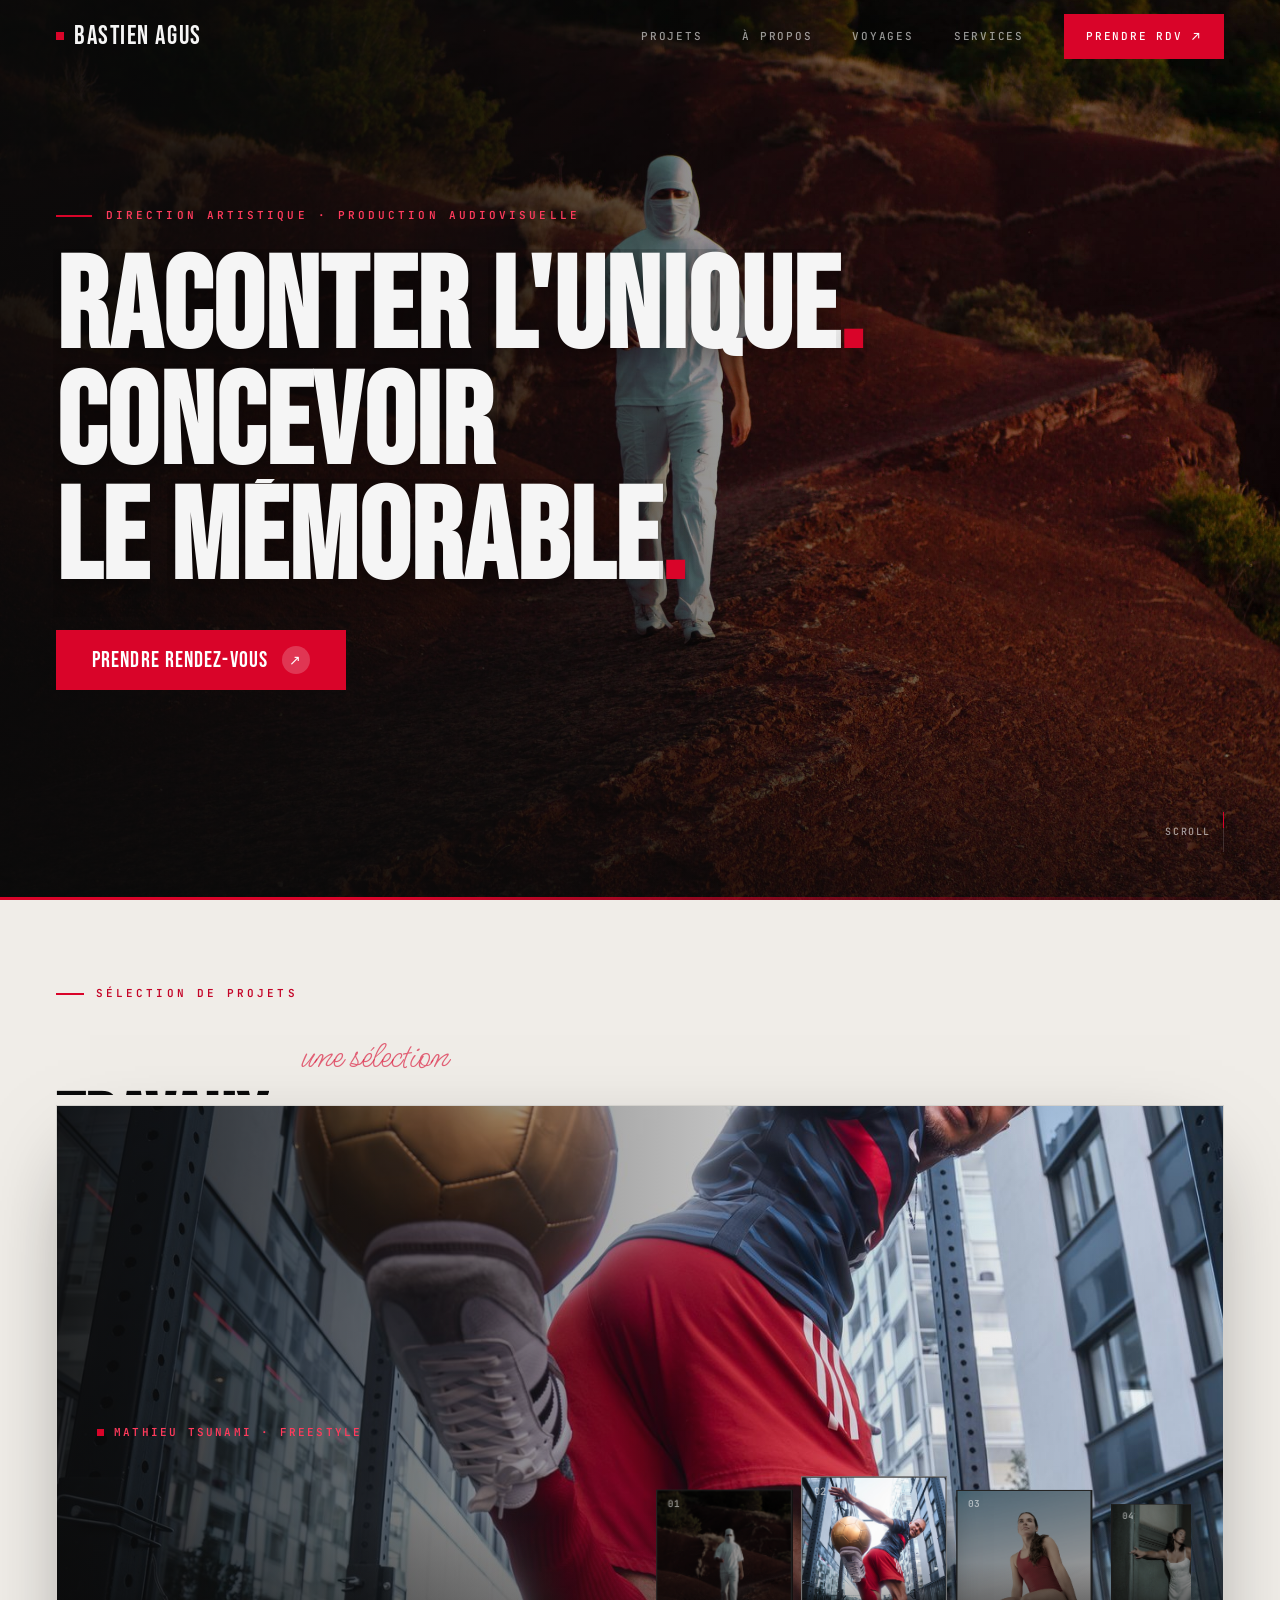
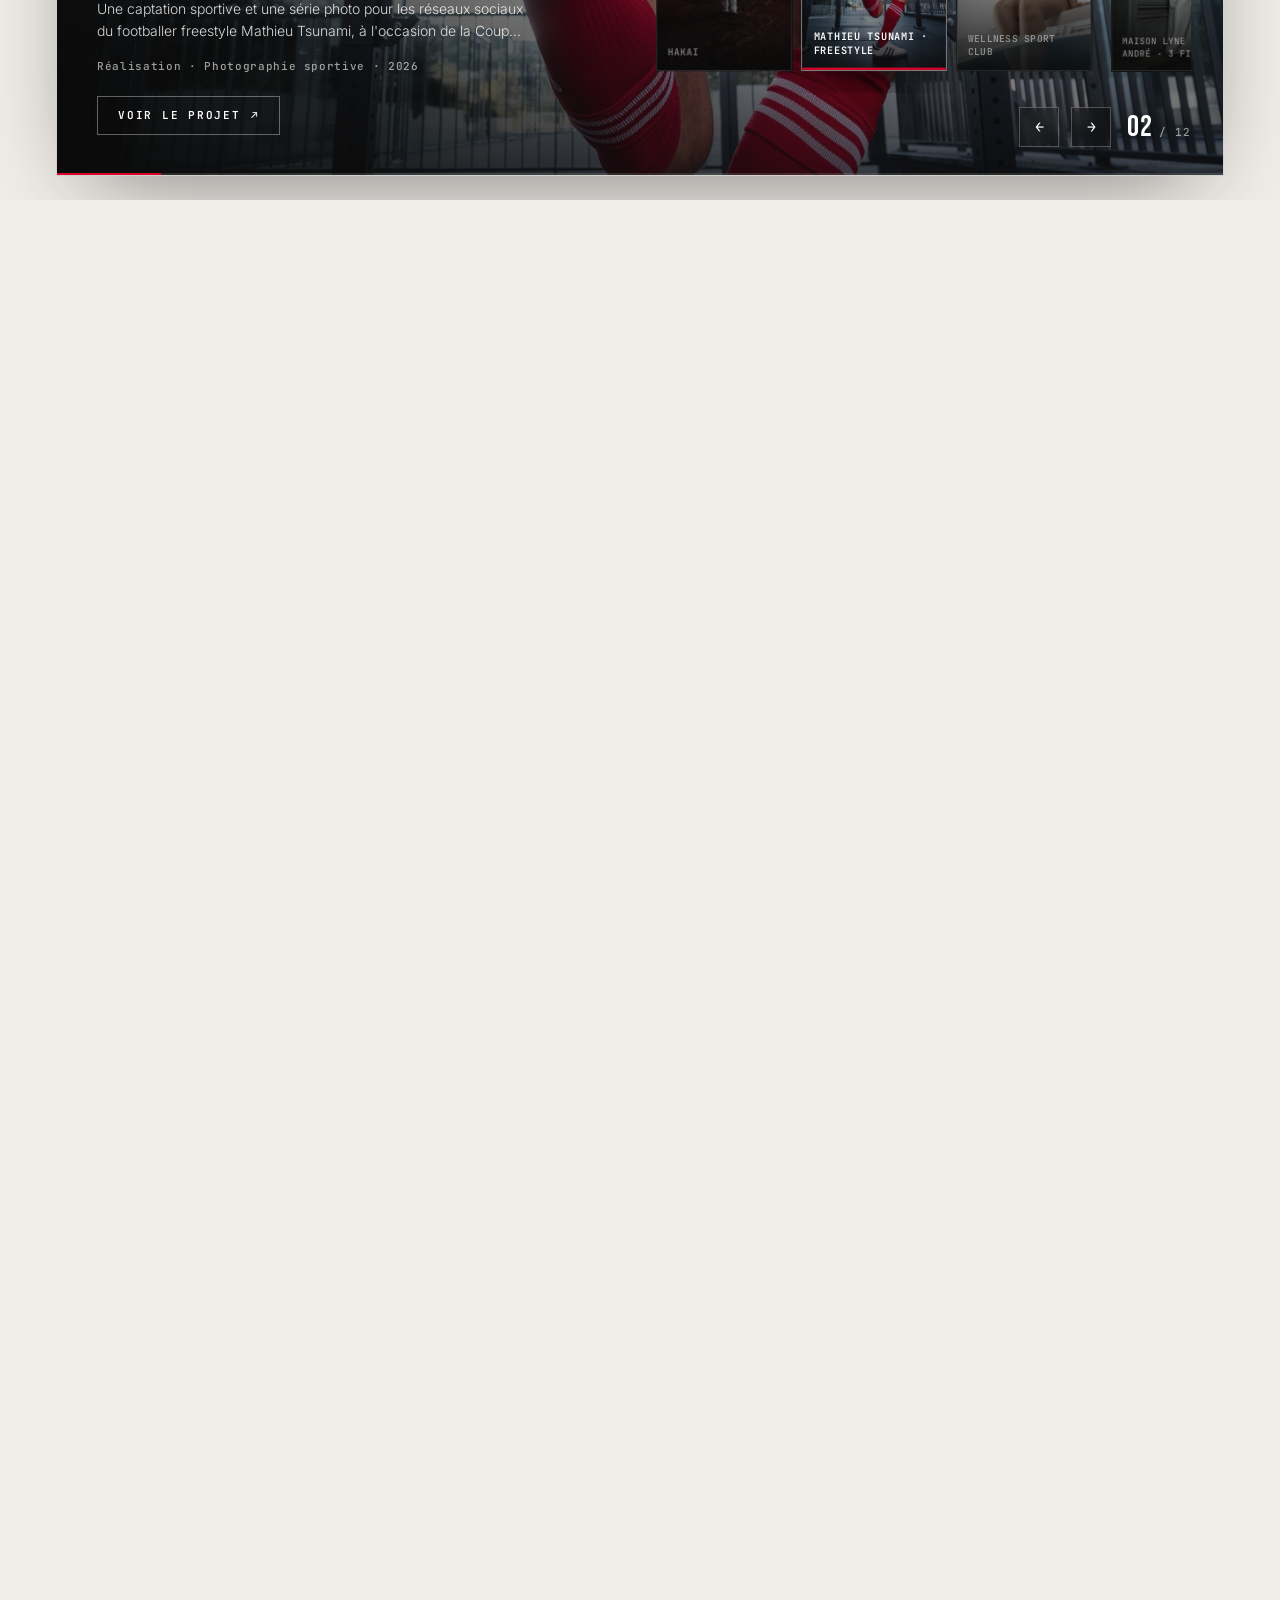
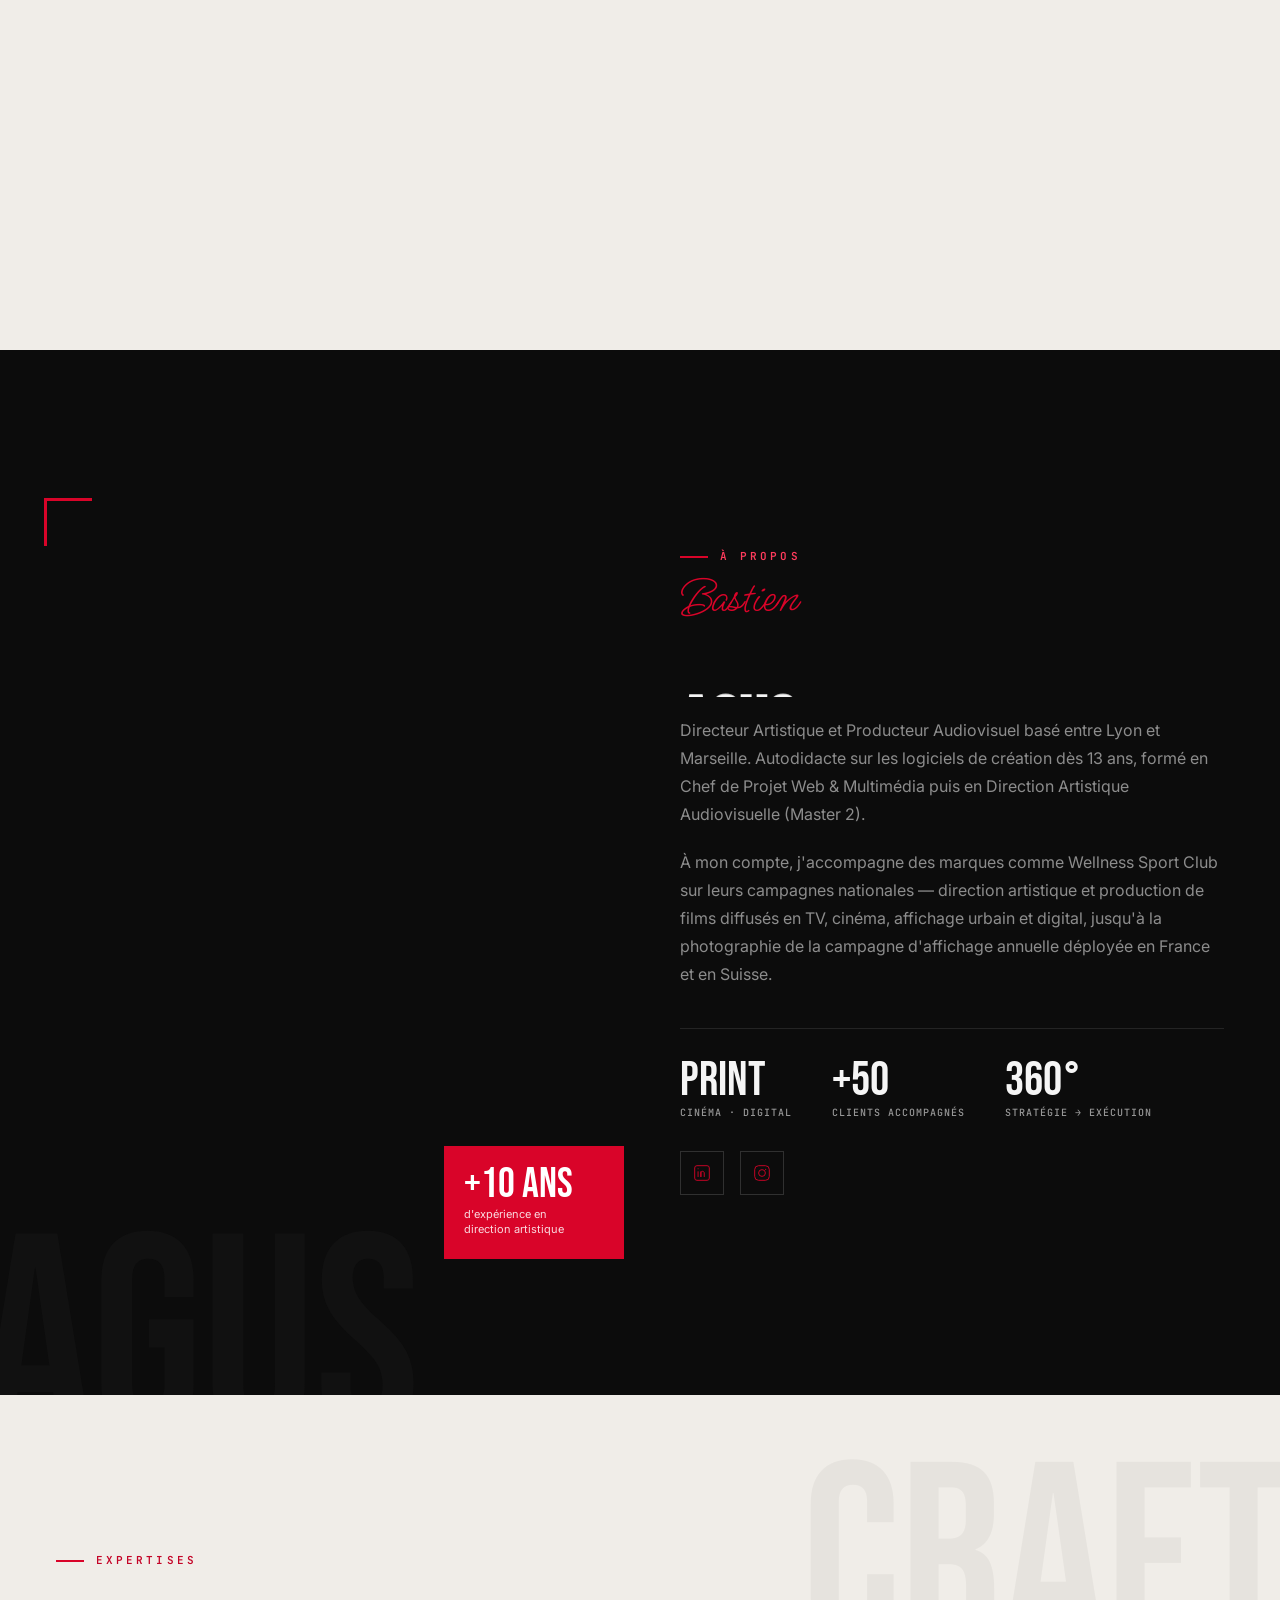
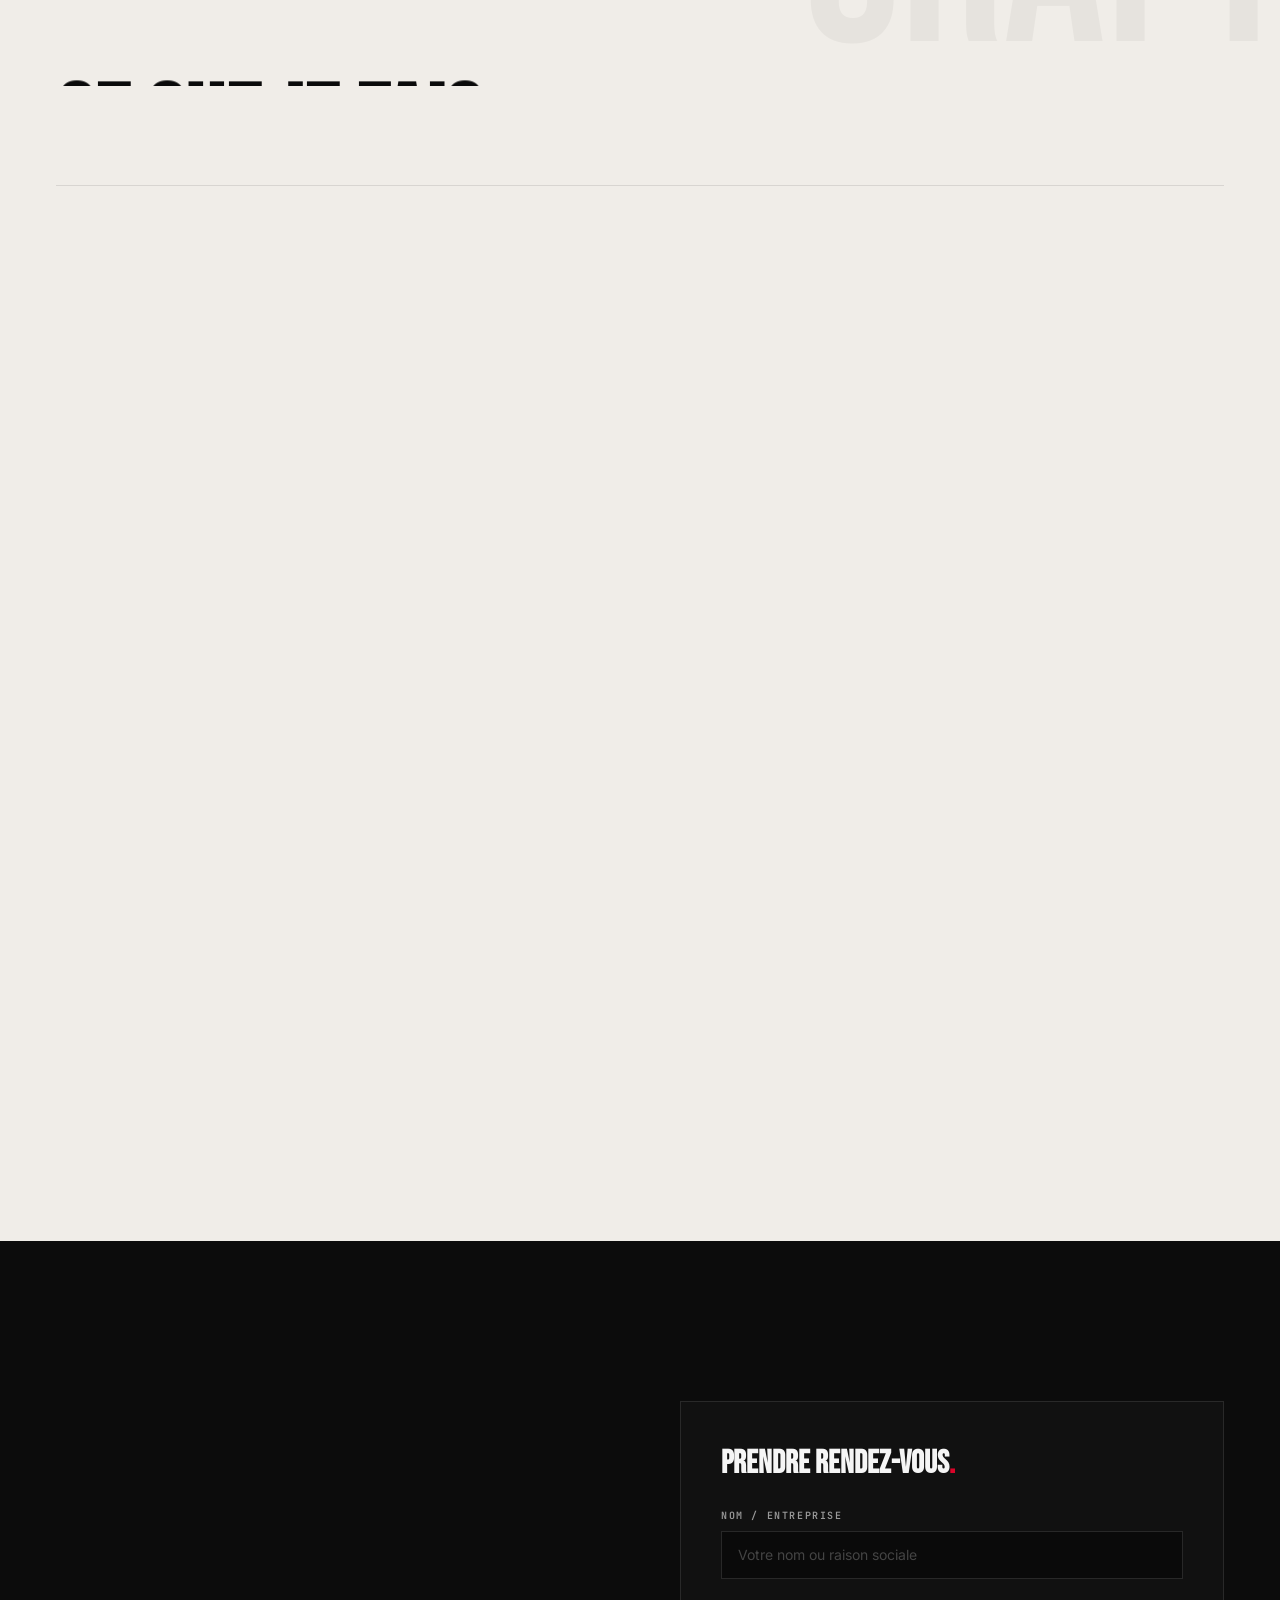
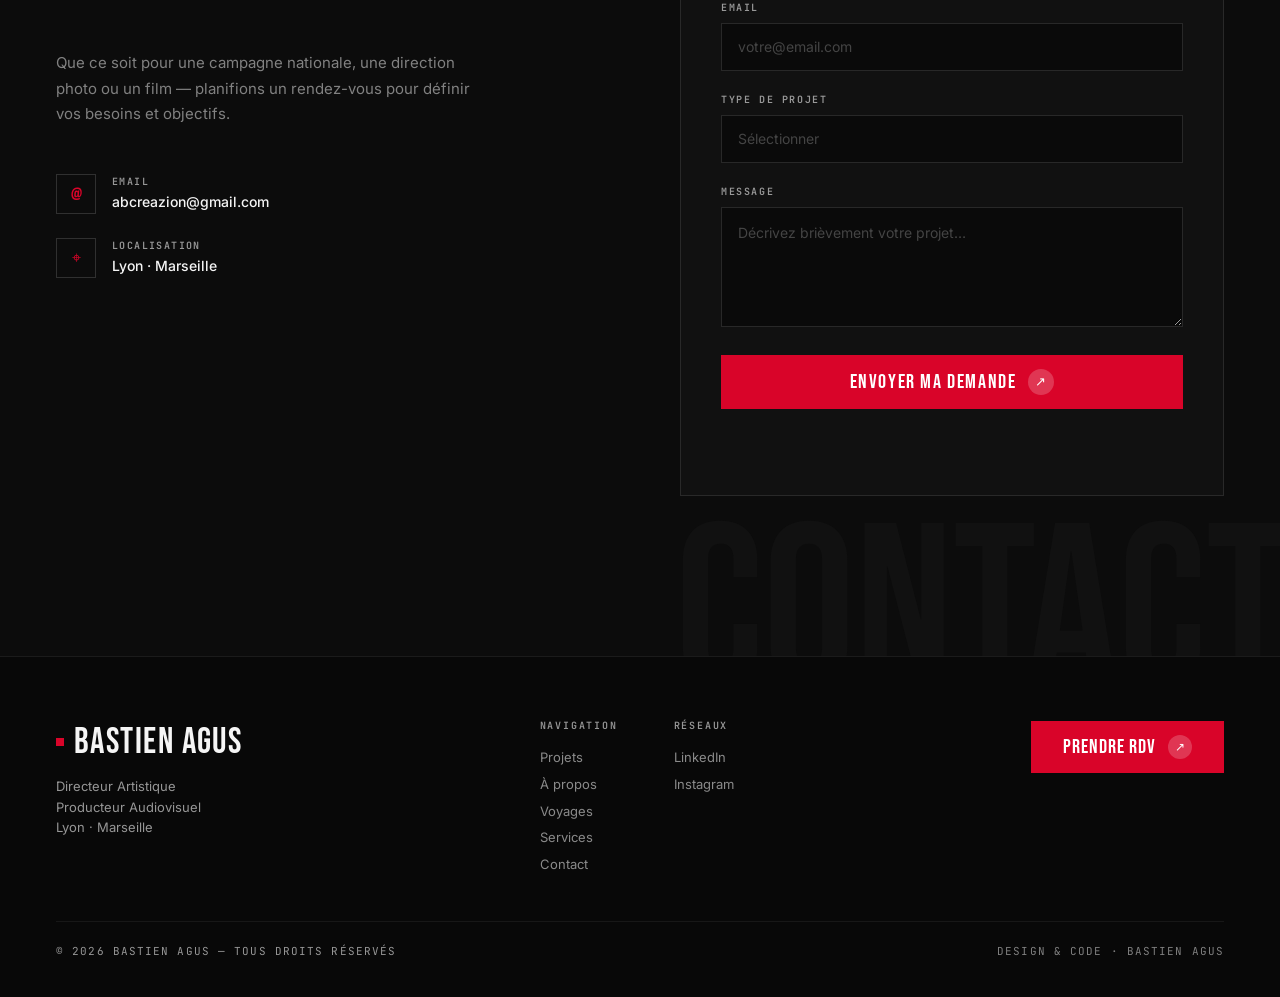
==== commit ba209b95: "showcase desktop: navigation directe, stats par slide, curseur differe - vignettes en <a> : clic sur" ====
--- a/index.html
+++ b/index.html
@@ -125,6 +125,12 @@
         <!-- .showcase__bg (une par projet, cross-fade) injectées depuis js/main.js -->
         <div class="showcase__scrim"></div>
 
+        <!-- Lien plein cadre (desktop) : toute la scène ouvre le projet affiché
+             (href synchronisé par showDisplay dans js/main.js). aria-hidden +
+             tabindex=-1 volontaires : c'est un doublon POINTEUR du CTA réel juste
+             en dessous — l'exposer ferait tabuler deux fois vers la même page. -->
+        <a class="showcase__stage-link" id="showcaseStageLink" href="#" data-cursor="VOIR ↗" aria-hidden="true" tabindex="-1"></a>
+
         <!-- aria-live : le hero changeait de projet en silence total pour un
              lecteur d'écran (le seul indice était visuel). -->
         <div class="showcase__content" id="showcaseContent" aria-live="polite" aria-atomic="true">
@@ -135,6 +141,9 @@
           <h3 class="showcase__title" id="showcaseTitle"></h3>
           <p class="showcase__lead" id="showcaseLead"></p>
           <p class="showcase__meta" id="showcaseMeta"></p>
+          <!-- Stats du projet (paires ["CHIFFRE","légende"] de js/projects.js),
+               peuplées par showDisplay — masquées quand le projet n'en a pas. -->
+          <div class="showcase__stats" id="showcaseStats"></div>
           <a class="showcase__cta" id="showcaseCta" href="#">
             VOIR LE PROJET <span class="showcase__cta-arrow">↗</span>
           </a>
--- a/css/styles.css
+++ b/css/styles.css
@@ -363,10 +363,20 @@
    recouvrement revient dès qu'on quitte la largeur sur laquelle on a réglé
    (vérifié : une borne à 42% laissait encore 47px de chevauchement à 1100px).
    96px = ancrage left (40) + décalage droit des vignettes (32) + gouttière (24). */
+/* Lien plein cadre : au-dessus des fonds/scrim (z2), sous le contenu (z3), le
+   hint (z4) et le cluster de vignettes (z5) — cliquer « dans l'image » ouvre le
+   projet affiché, sans jamais voler un clic aux contrôles. */
+.showcase__stage-link { position: absolute; inset: 0; z-index: 2; cursor: pointer; }
+
+/* pointer-events:none : les zones transparentes du bloc texte laissent passer le
+   clic vers le lien plein cadre (cliquer sur le titre ouvre aussi le projet).
+   Seul le CTA redevient interactif — c'est le vrai lien accessible. */
 .showcase__content {
   position: absolute; left: 40px; bottom: 40px; z-index: 3;
   max-width: min(560px, calc(100% - 96px - min(58vw, 640px)));
-}
+  pointer-events: none;
+}
+.showcase__cta { pointer-events: auto; }
 .showcase__eyebrow { display: flex; align-items: center; gap: 10px; margin-bottom: 16px; }
 .showcase__dot { width: 7px; height: 7px; background: var(--red); flex: none; }
 .showcase__client { font: 600 11px/1 var(--mono); letter-spacing: .2em; color: var(--red-text); }
@@ -405,17 +415,45 @@
 }
 .showcase__content.is-in .showcase__meta { opacity: 1; transform: none; }
 
+/* Stats du projet — écho discret du bloc rouge des pages projet : filet rouge
+   vertical + chiffre Bebas + légende mono, sans pavé plein (la scène reste à
+   l'image). Entrée dans la cascade entre la méta (.24s) et le CTA (.32s). */
+.showcase__stats {
+  display: flex; gap: 28px; margin-bottom: 24px;
+  opacity: 0; transform: translateY(10px);
+  transition: opacity var(--dur-fast) ease .28s, transform var(--dur-med) var(--ease-out) .28s;
+}
+.showcase__content.is-in .showcase__stats { opacity: 1; transform: none; }
+.showcase__stat {
+  display: flex; flex-direction: column; gap: 5px;
+  padding-left: 12px; border-left: 2px solid var(--red);
+}
+.showcase__stat b { font: 400 30px/.9 var(--display); font-weight: 400; letter-spacing: .02em; color: #fff; }
+.showcase__stat i {
+  font: 600 9px/1.3 var(--mono); font-style: normal; letter-spacing: .12em;
+  text-transform: uppercase; color: rgba(255,255,255,.6);
+}
+
+/* Entrée en scène : fondu + léger scale depuis l'ancrage gauche, en --ease-expo
+   (≥400ms, cf. règle des tokens motion) — harmonisé avec la cascade des lettres.
+   Le canal `transform` appartient à l'entrée : le hover s'exprime uniquement en
+   background/border/ombre + micro-translation de la flèche (élément dédié), pour
+   ne jamais se battre avec la transition d'entrée. */
 .showcase__cta {
   display: inline-flex; align-items: center; gap: 10px;
   padding: 13px 20px; border: 1px solid rgba(255,255,255,.35);
   font: 600 11px/1 var(--mono); letter-spacing: .16em; color: #fff;
-  opacity: 0; transform: translateY(10px);
-  transition: opacity var(--dur-fast) ease .32s, transform var(--dur-med) var(--ease-out) .32s,
-    background var(--dur-fast) ease, border-color var(--dur-fast) ease;
+  opacity: 0; transform: translateY(12px) scale(.95); transform-origin: 0 50%;
+  transition: opacity var(--dur-fast) ease .32s, transform var(--dur-slow) var(--ease-expo) .32s,
+    background var(--dur-fast) var(--ease-out), border-color var(--dur-fast) var(--ease-out),
+    box-shadow var(--dur-fast) var(--ease-out);
 }
 .showcase__content.is-in .showcase__cta { opacity: 1; transform: none; }
-.showcase__cta:hover { background: var(--red); border-color: var(--red); }
-.showcase__cta-arrow { display: inline-block; transition: transform var(--dur-fast) ease; }
+.showcase__cta:hover {
+  background: var(--red); border-color: var(--red);
+  box-shadow: 0 10px 30px -10px rgba(217,4,41,.6); /* lueur-lift : la profondeur sans toucher au transform */
+}
+.showcase__cta-arrow { display: inline-block; transition: transform var(--dur-fast) var(--ease-out); }
 .showcase__cta:hover .showcase__cta-arrow { transform: translate(3px,-3px); }
 
 /* ——— Cluster vignettes « roulette », overlay bas-droite de la stage ———
@@ -442,8 +480,11 @@
 /* Aucune transition sur `transform` : le scale (roulette + boost au survol) est
    piloté 100% en JS, interpolé chaque frame (lerp). Une transition CSS par-dessus
    rajouterait un lissage/retard "poisseux" (même écueil documenté sur .card). */
+/* <a> depuis la refonte navigation (clic sur la vignette active → page projet) :
+   display/text-decoration neutralisent les défauts du lien, le reste est inchangé. */
 .showcase__thumb {
   flex: none; width: 128px; aspect-ratio: 3/4;
+  display: block; text-decoration: none;
   position: relative; overflow: hidden; cursor: pointer;
   background: #131313; border: 1px solid rgba(255,255,255,.08);
   transform-origin: 50% 100%; will-change: transform;
@@ -1069,7 +1110,11 @@
   .showcase__content {
     position: static; left: auto; right: auto; top: auto; bottom: auto;
     max-width: none; padding: 0 20px;
-  }
+    /* redevenu static, son z-index ne compte plus : on rend le bloc interactif
+       et on retire le lien plein cadre qui passerait sinon PAR-DESSUS le CTA. */
+    pointer-events: auto;
+  }
+  .showcase__stage-link { display: none; }
   .showcase__title { font-size: 9.5vw; }
   .showcase__lead { display: none; } /* accroche masquée sur mobile (dispo sur la page projet) — garde le hero court lisible */
   .showcase__hint { display: none; } /* le peek des vignettes suffit comme affordance tactile */
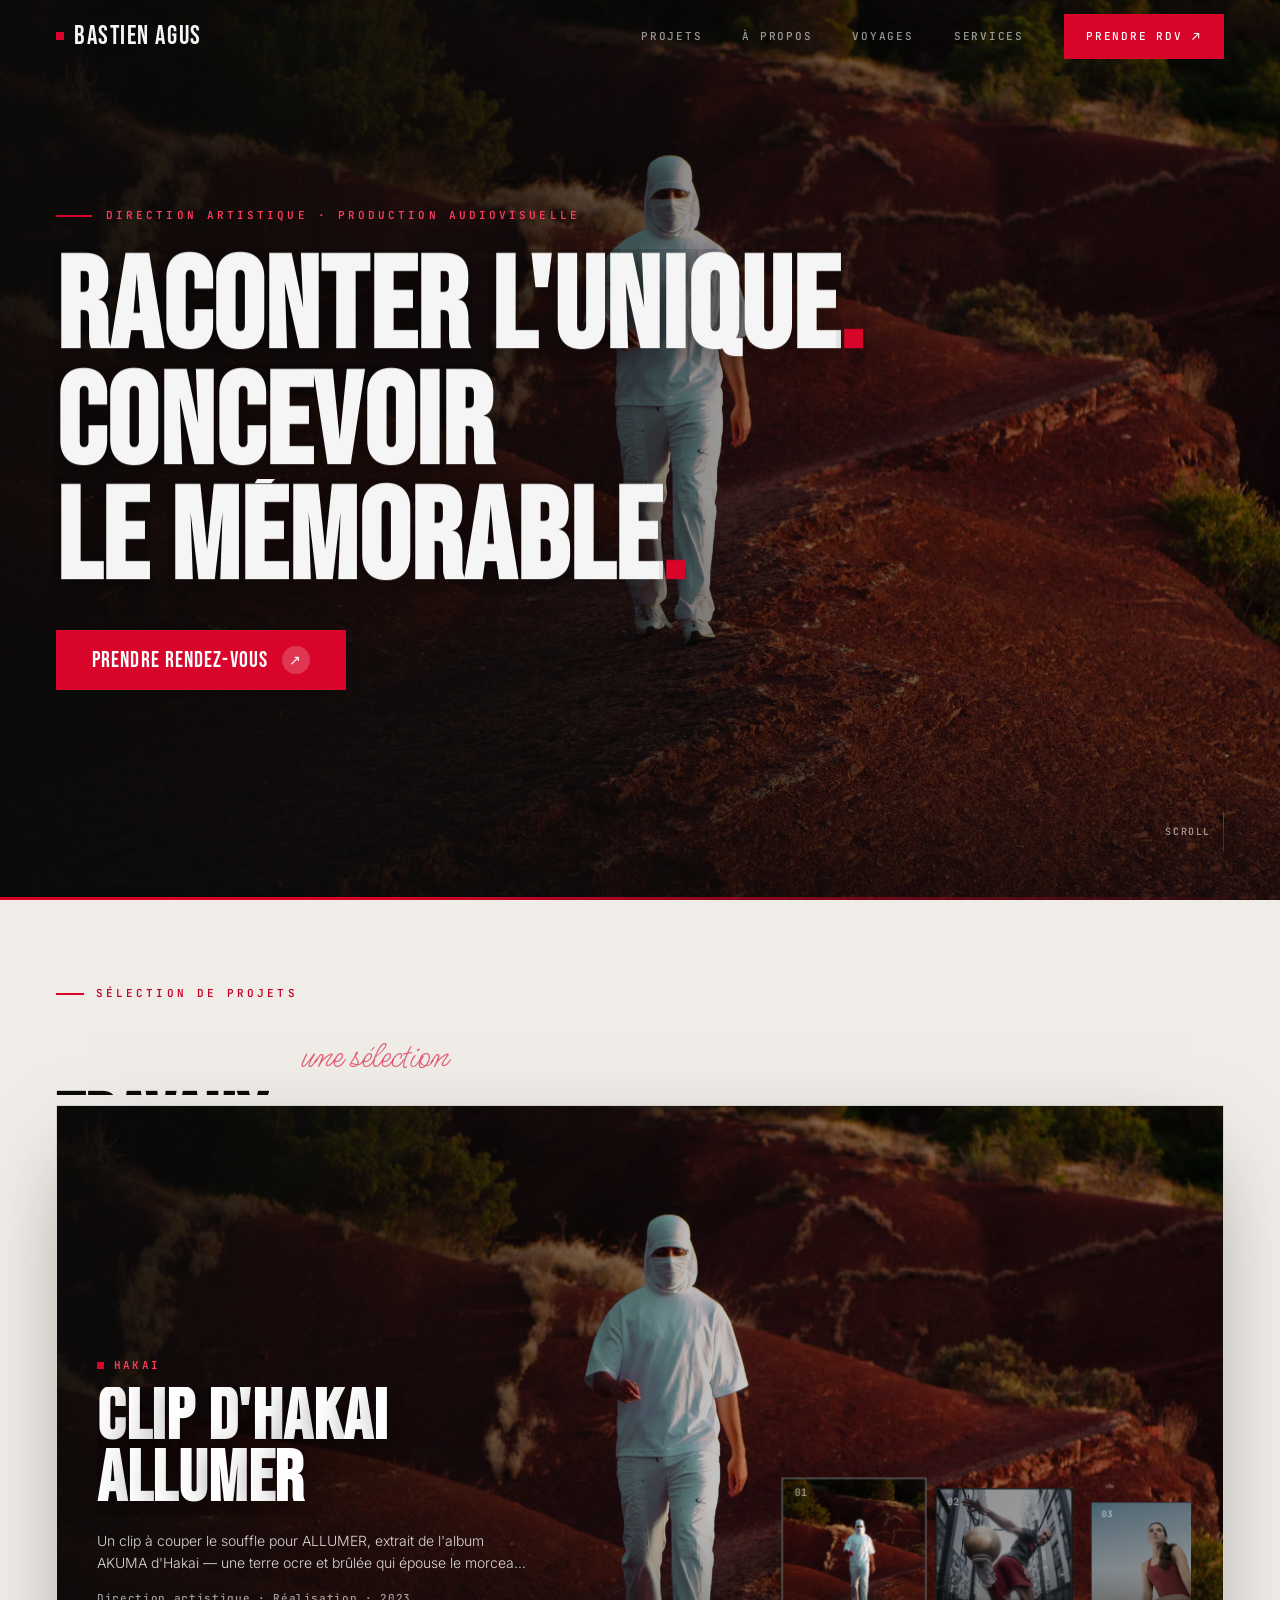
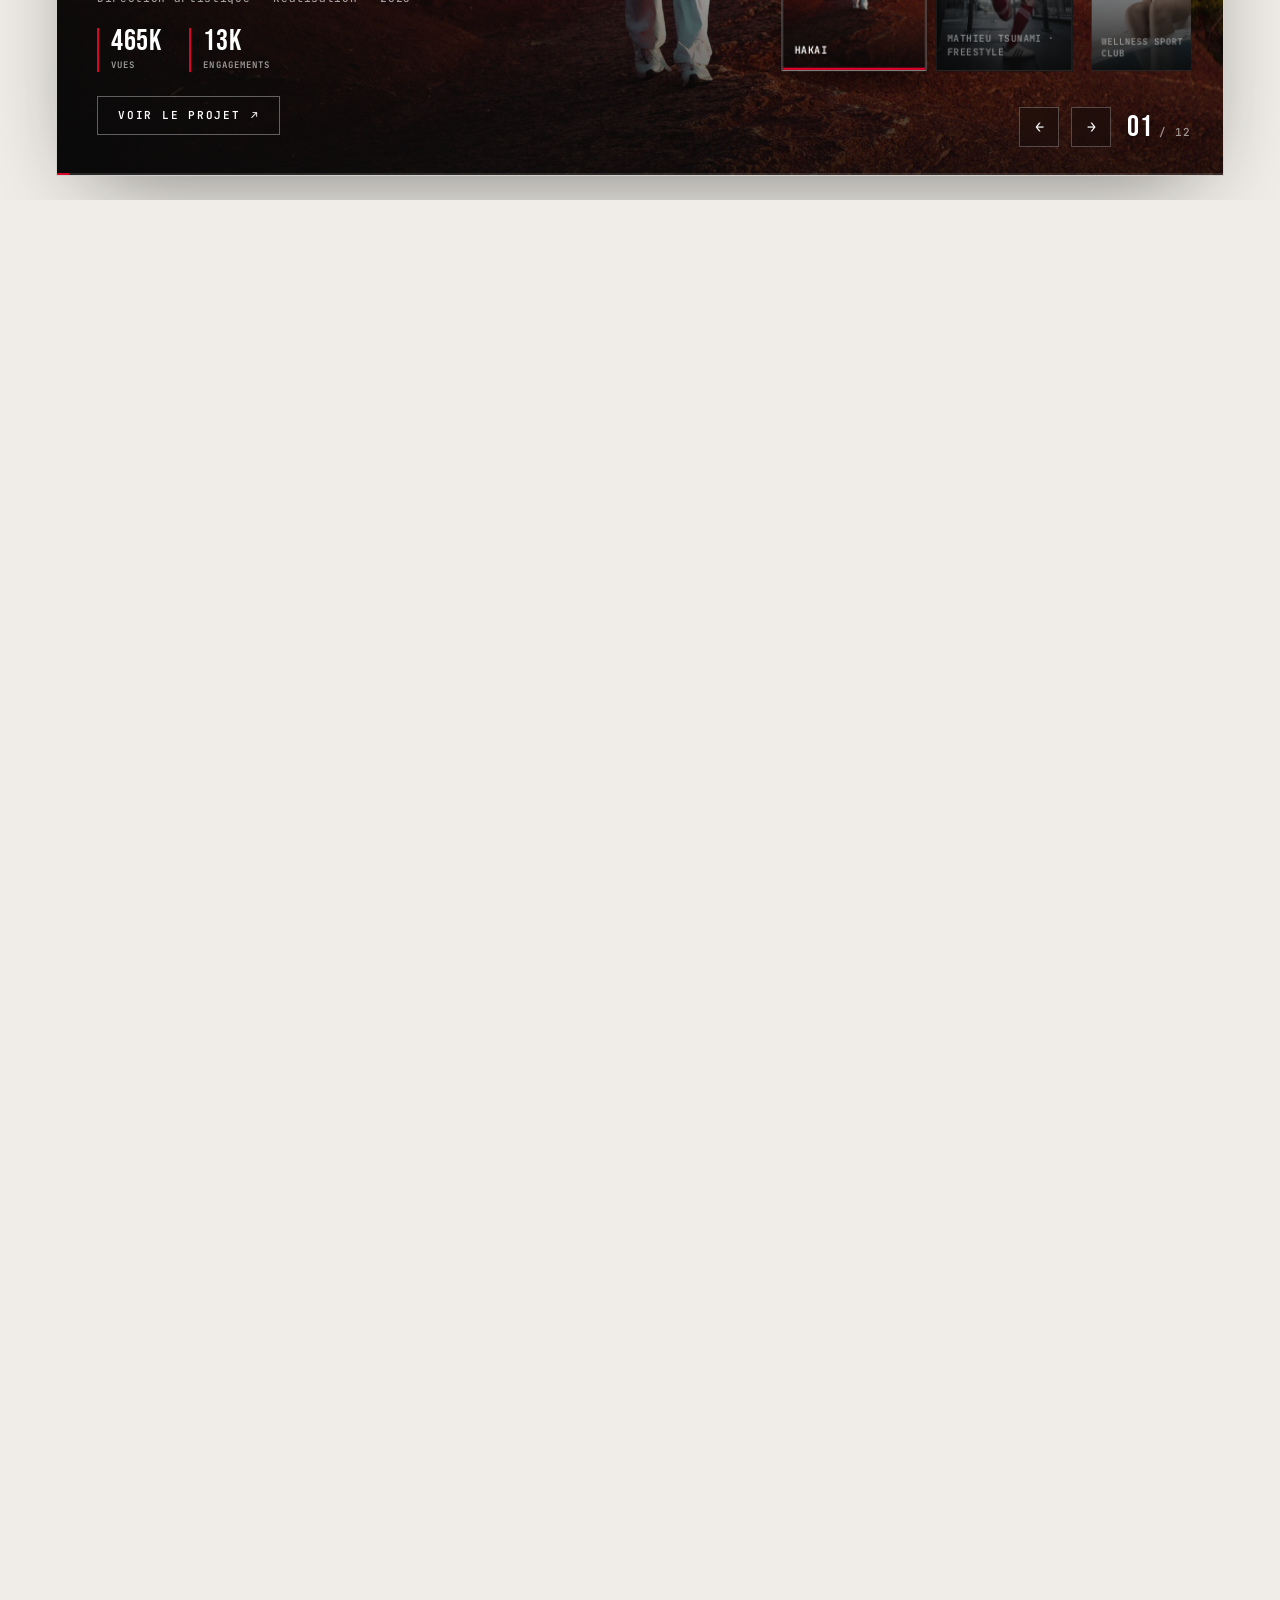
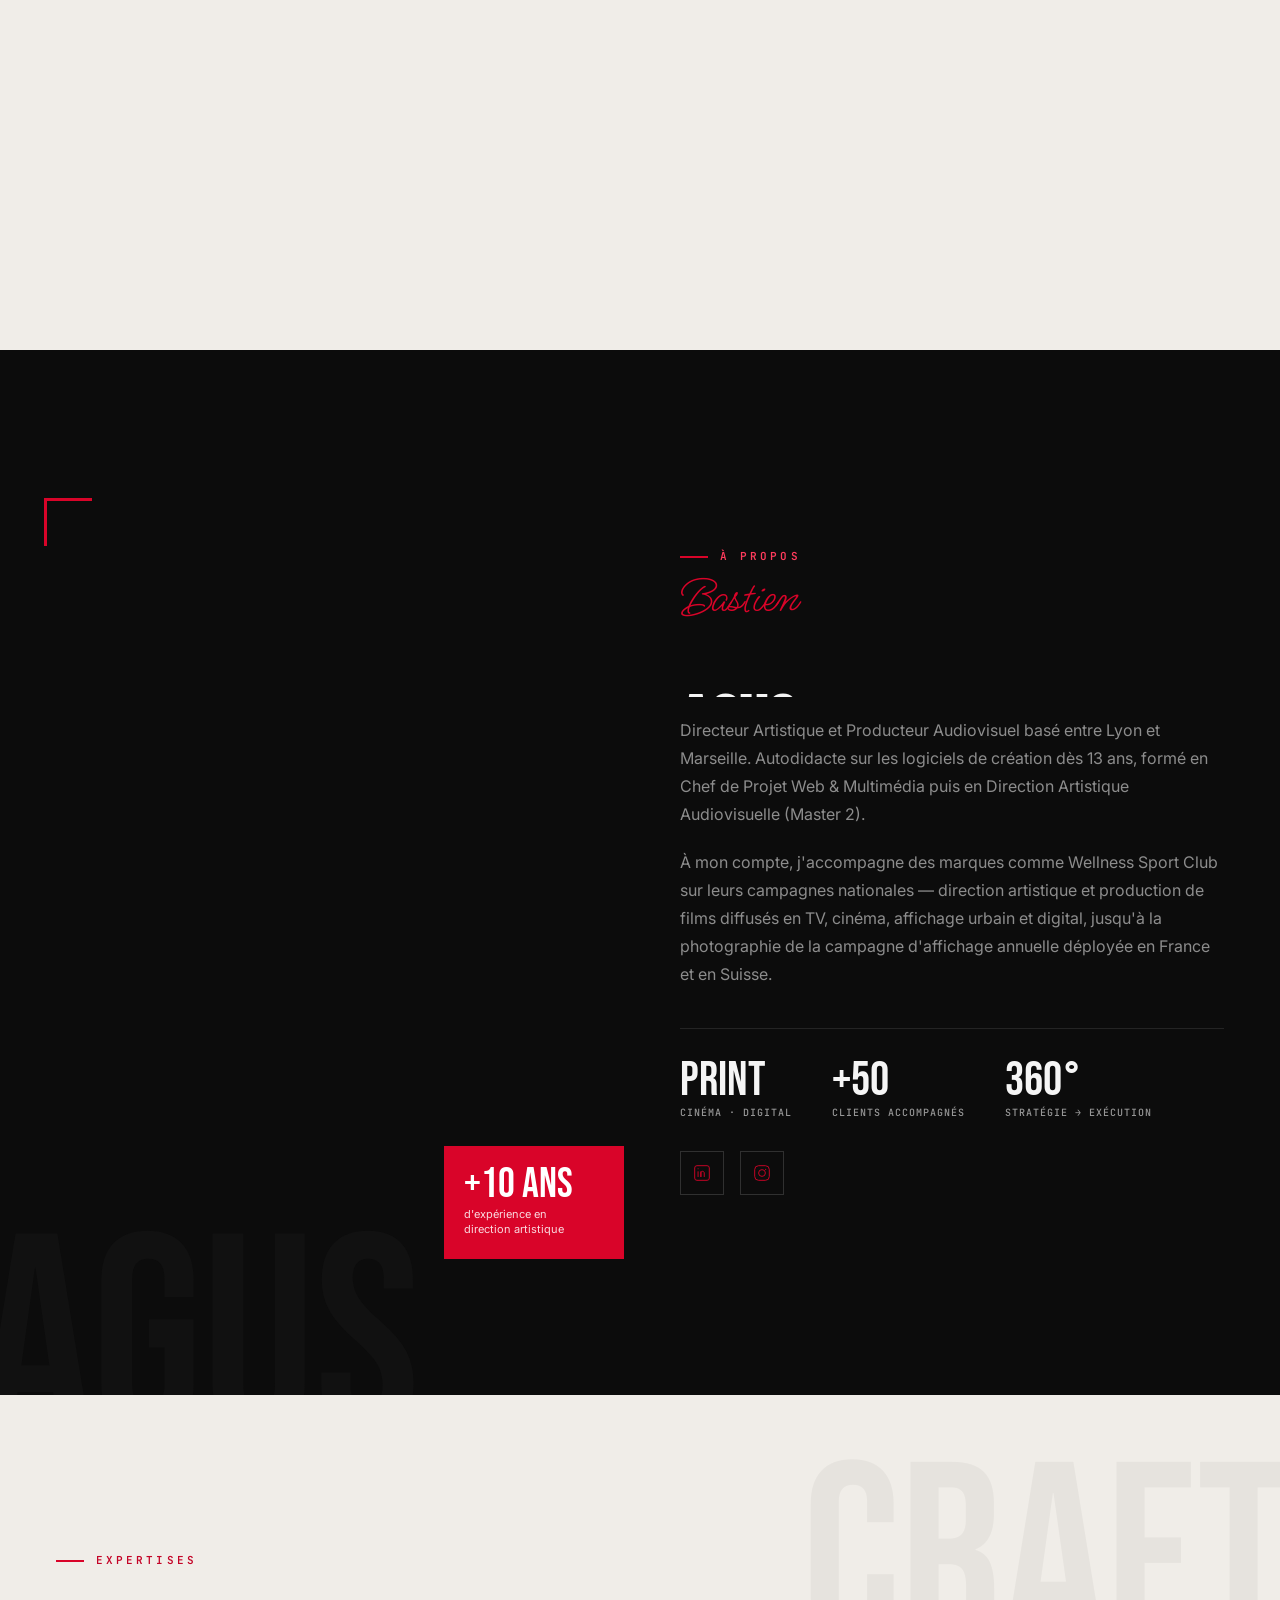
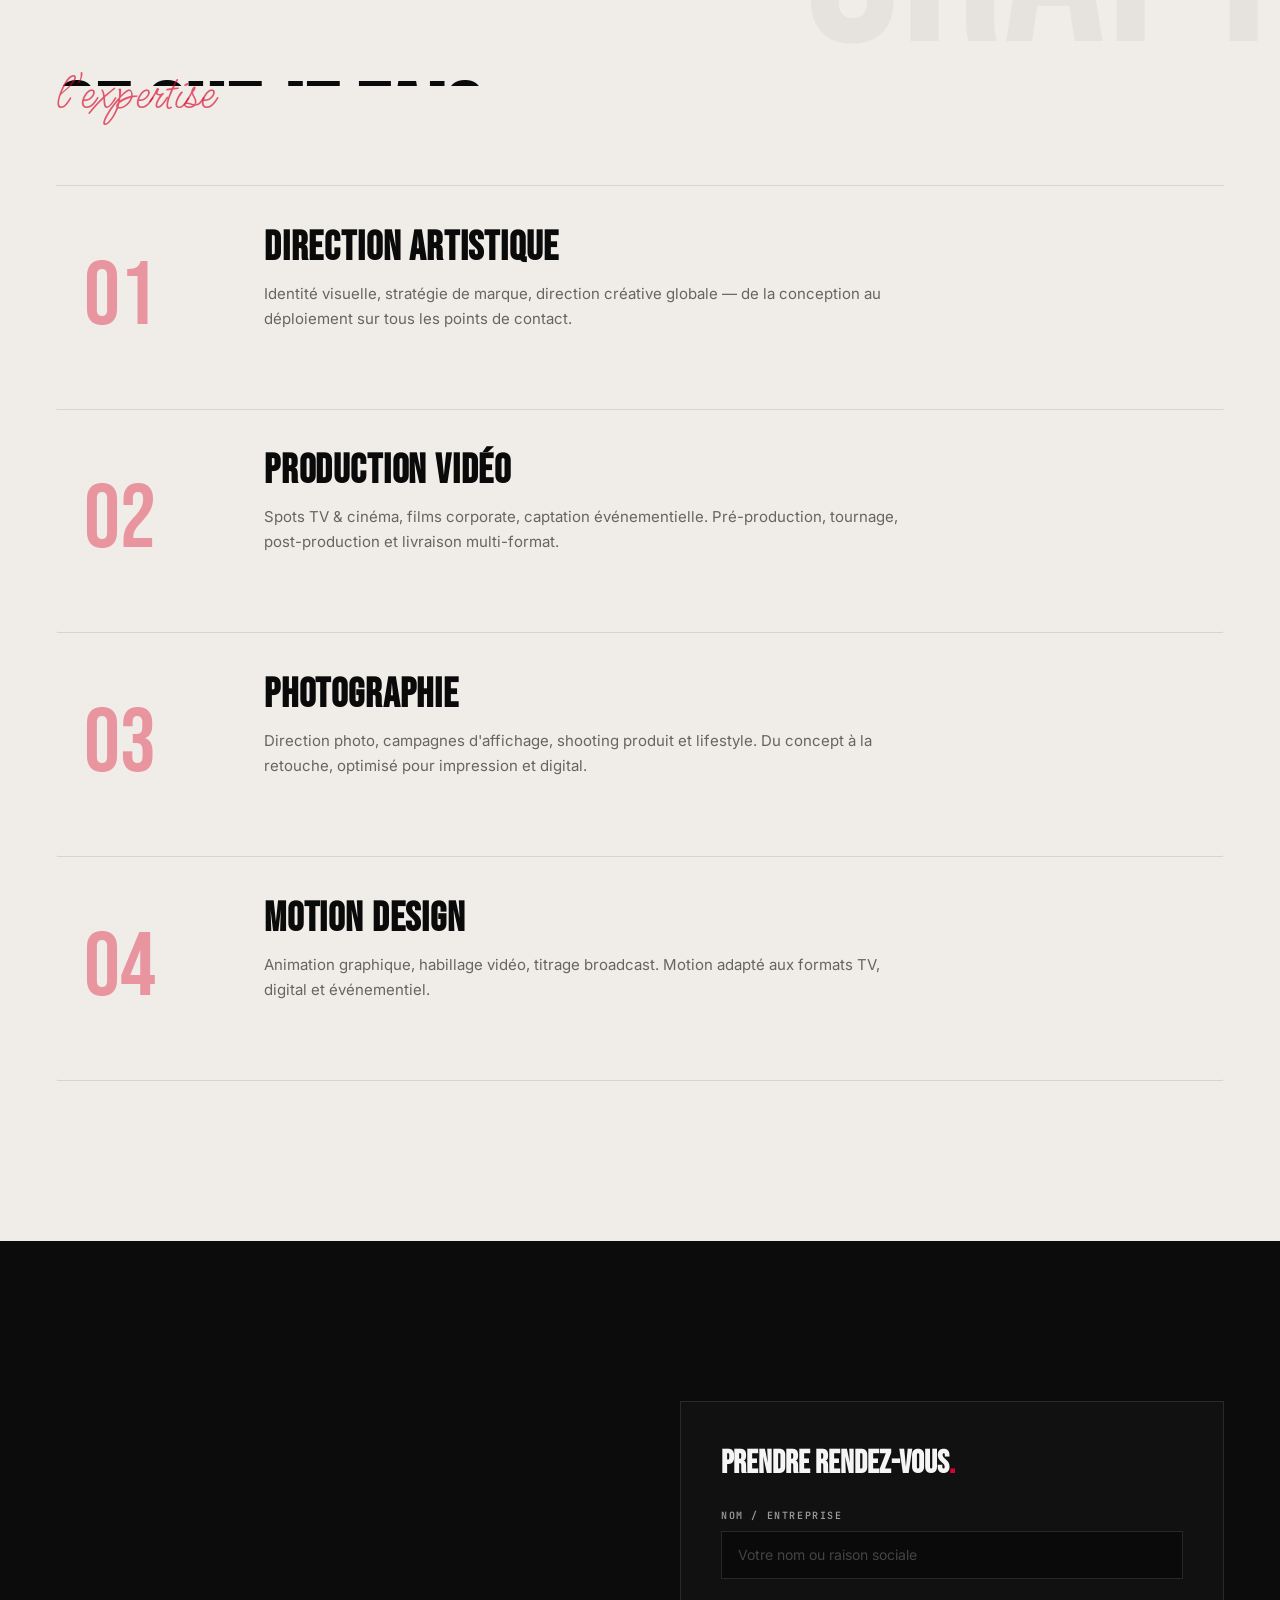
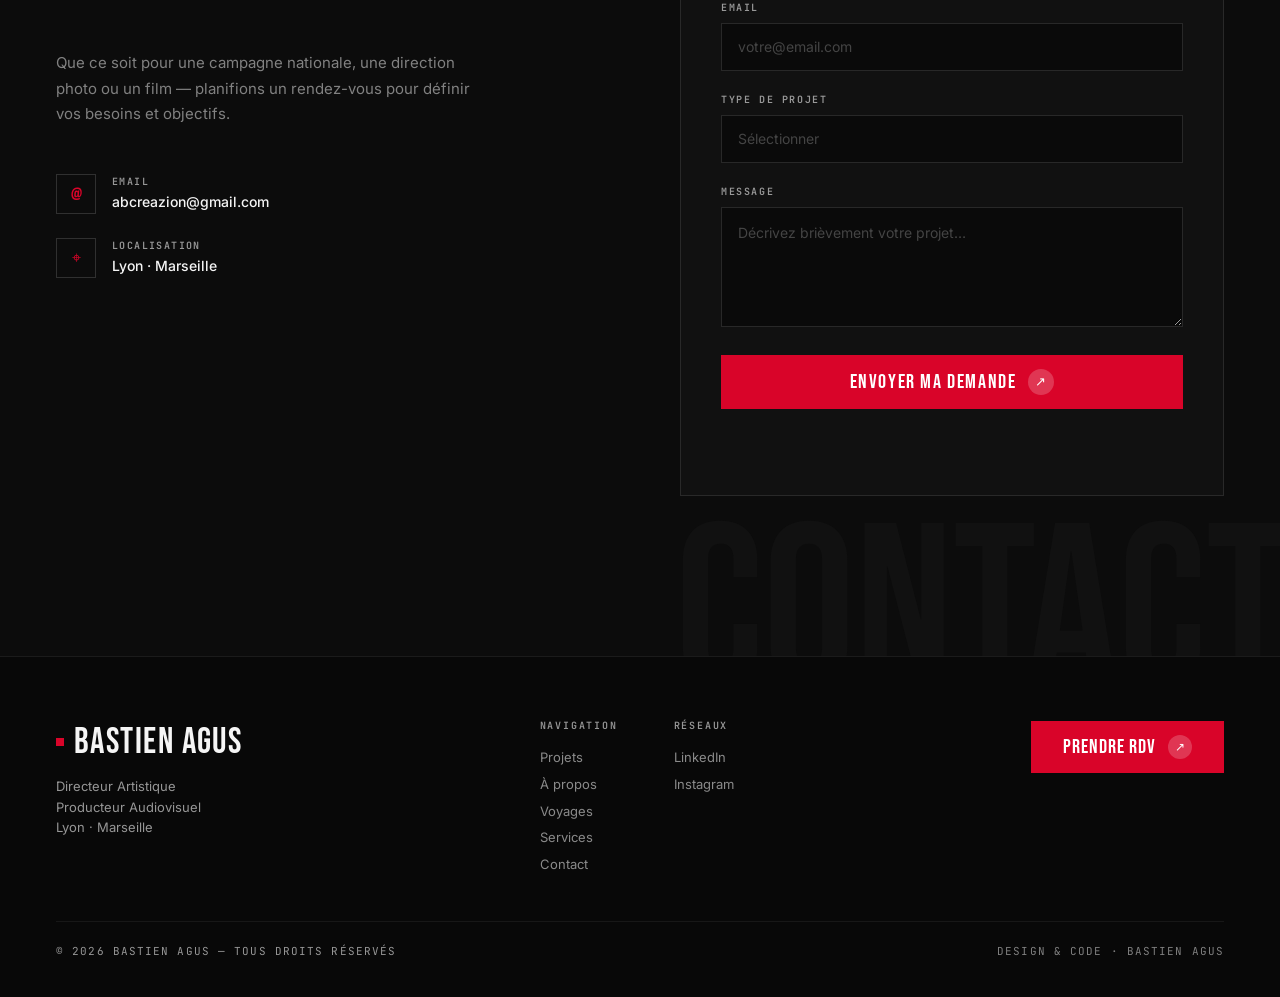
==== commit d6b20a35: "perf: accueil de 59,6 Mo a 13,3 Mo desktop / 7,0 Mo mobile La video du hero pesait 91% de la page (5" ====
--- a/index.html
+++ b/index.html
@@ -72,10 +72,55 @@
   <div class="hero__ghost" id="heroGhost" aria-hidden="true">DA</div>
 
   <div class="hero__video-wrap">
-    <video class="hero__video" id="heroVideo" poster="assets/img/hero-1.jpg" autoplay muted loop playsinline aria-hidden="true">
-      <source src="assets/video/hero_slideshow.mp4" type="video/mp4">
-    </video>
-  </div>
+    <!-- Aucun <source> en dur : ils sont posés par le script inline juste en dessous.
+         La vidéo est décorative (aria-hidden) et a un poster — sans JS, le poster
+         reste affiché, ce qui est une dégradation parfaitement acceptable. -->
+    <!-- ⚠️ Suffixes -hd/-sd et non -1080/-720 : `data-src-1080` ne se convertirait PAS
+         en `dataset.src1080` (le DOM ne remonte un tiret en majuscule que devant une
+         lettre, jamais devant un chiffre) — l'accès renverrait undefined. -->
+    <video class="hero__video" id="heroVideo" poster="assets/img/hero-1.jpg" autoplay muted loop playsinline aria-hidden="true"
+           data-src-hd="assets/video/hero_slideshow" data-src-sd="assets/video/hero_slideshow-720"></video>
+  </div>
+  <script>
+  /* Choix de la source du hero — INLINE et non dans js/main.js, délibérément.
+     `initHeroVideo()` tourne au DOMContentLoaded : le scanner de préchargement du
+     navigateur aurait déjà lancé le téléchargement d'un <source> écrit en dur, et
+     réécrire l'URL après coup ferait payer deux fichiers. Ici on pose les sources
+     avant que le parseur n'ait quoi que ce soit à précharger.
+
+     Deux axes de choix :
+     1. RÉSOLUTION — 720p sous 900px (le hero mobile n'affiche jamais plus large ;
+        4,6 Mo au lieu de 9 Mo sur un réseau mobile).
+     2. CODEC — AV1 d'abord (≈35% plus léger à qualité égale), H.264 en repli.
+        Le paramètre `codecs=` est ce qui permet à Safari sans décodeur AV1 de
+        sauter DIRECTEMENT au repli : sans lui les deux sources annoncent
+        « video/mp4 », le navigateur prend la première, télécharge, échoue, puis
+        recommence — soit le pire des deux mondes.
+
+     Sous prefers-reduced-motion, on ne pose AUCUNE source : le poster suffit, et
+     l'utilisateur économise le téléchargement entier (la vidéo serait figée). */
+  (function () {
+    var v = document.getElementById('heroVideo');
+    if (!v) return;
+    if (window.matchMedia && window.matchMedia('(prefers-reduced-motion: reduce)').matches) {
+      v.removeAttribute('autoplay');
+      return;
+    }
+    var small = window.matchMedia && window.matchMedia('(max-width: 900px)').matches;
+    var base = small ? v.dataset.srcSd : v.dataset.srcHd;
+    if (!base) return;
+    var av1Level = small ? '05' : '08'; // niveau AV1 réel du fichier (mesuré à l'encodage)
+    [
+      ['.av1.mp4', 'video/mp4; codecs="av01.0.' + av1Level + 'M.08"'],
+      ['.mp4', 'video/mp4; codecs="avc1.640032"']
+    ].forEach(function (s) {
+      var el = document.createElement('source');
+      el.src = base + s[0];
+      el.type = s[1];
+      v.appendChild(el);
+    });
+  })();
+  </script>
 
   <div class="hero__scrim"></div>
 
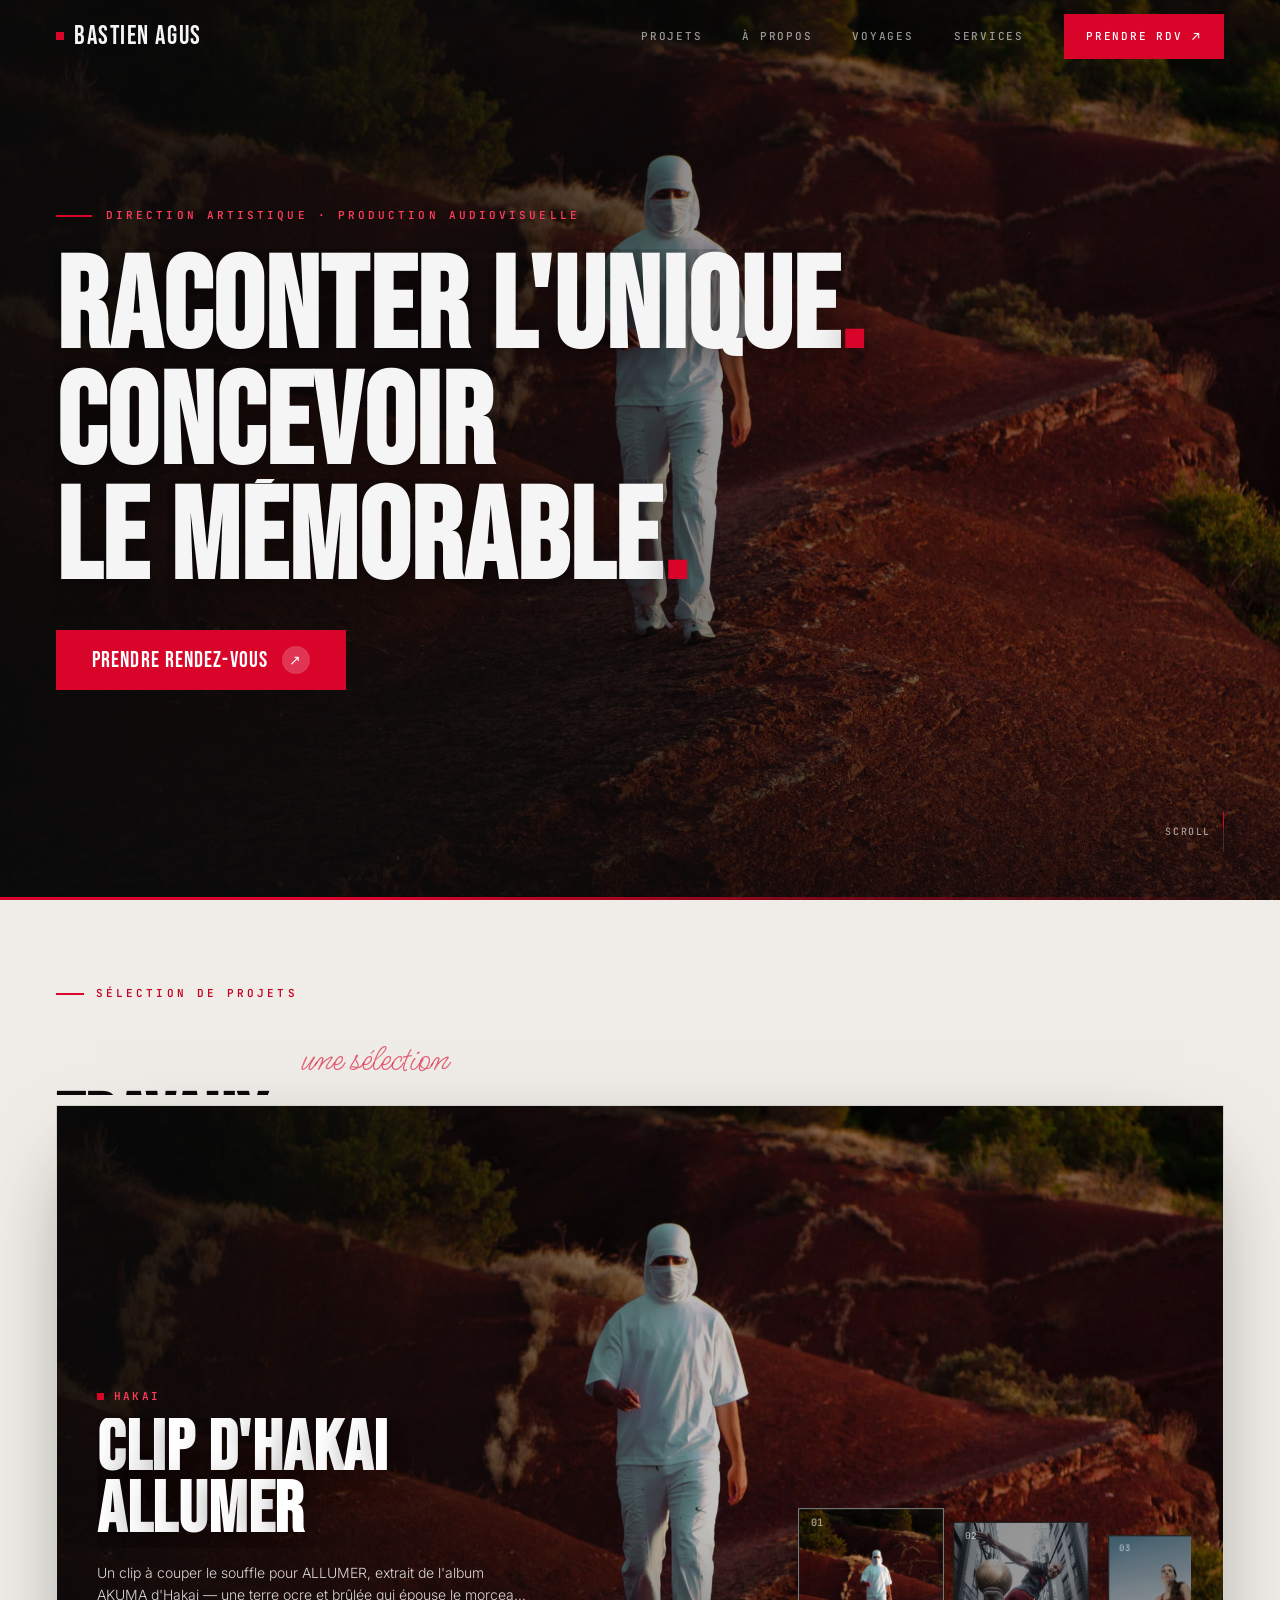
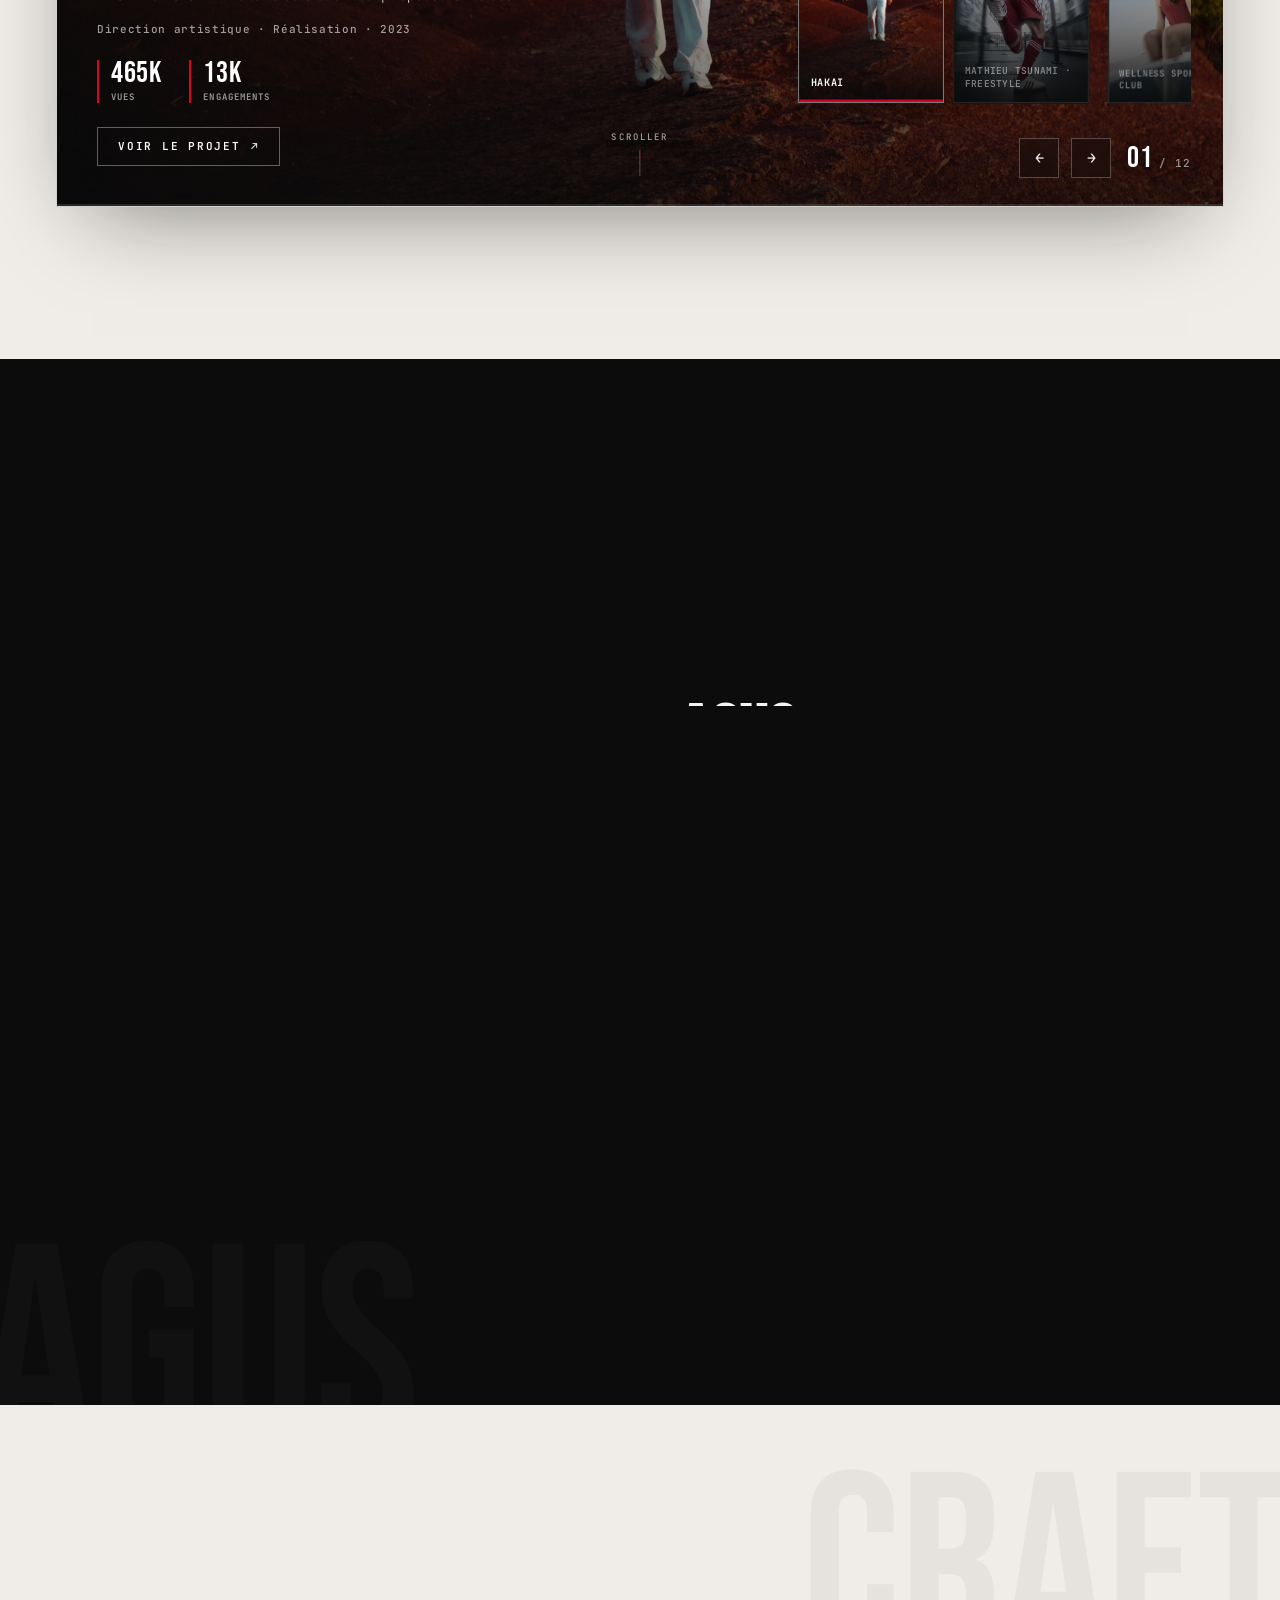
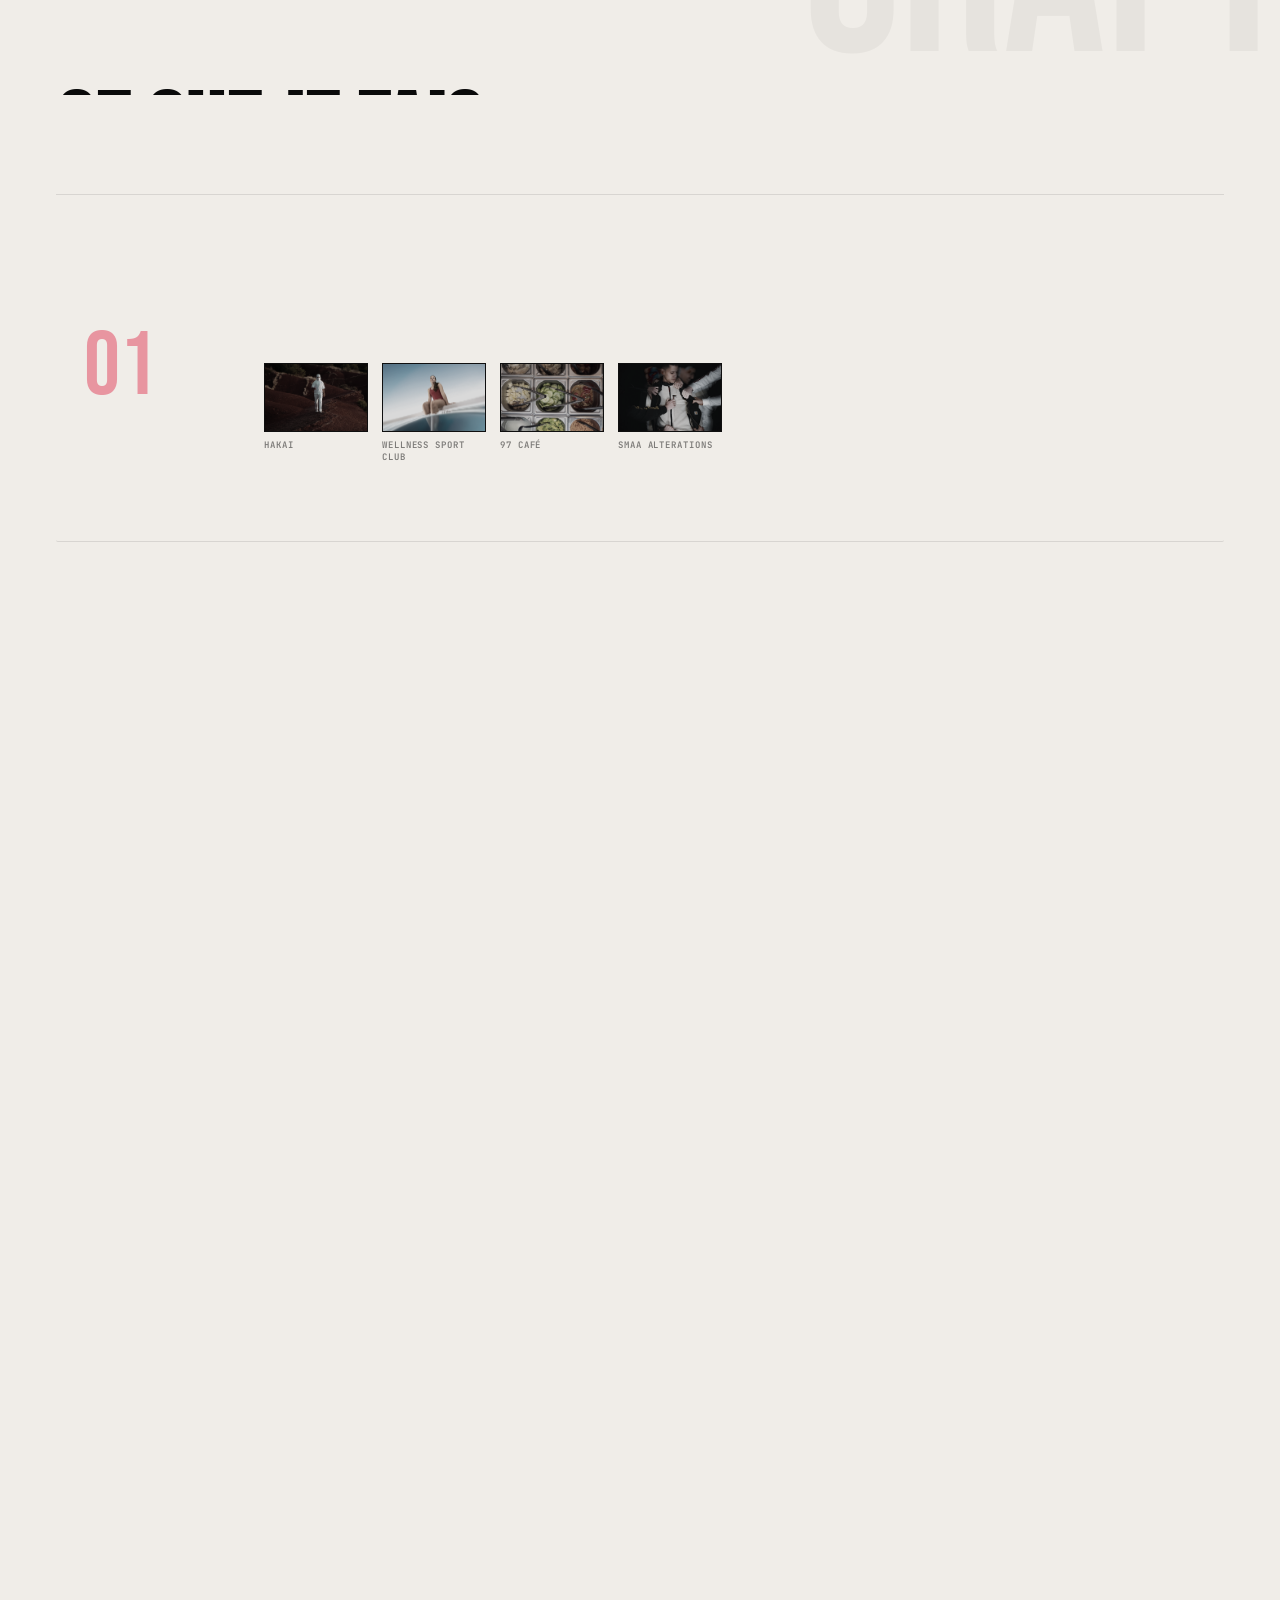
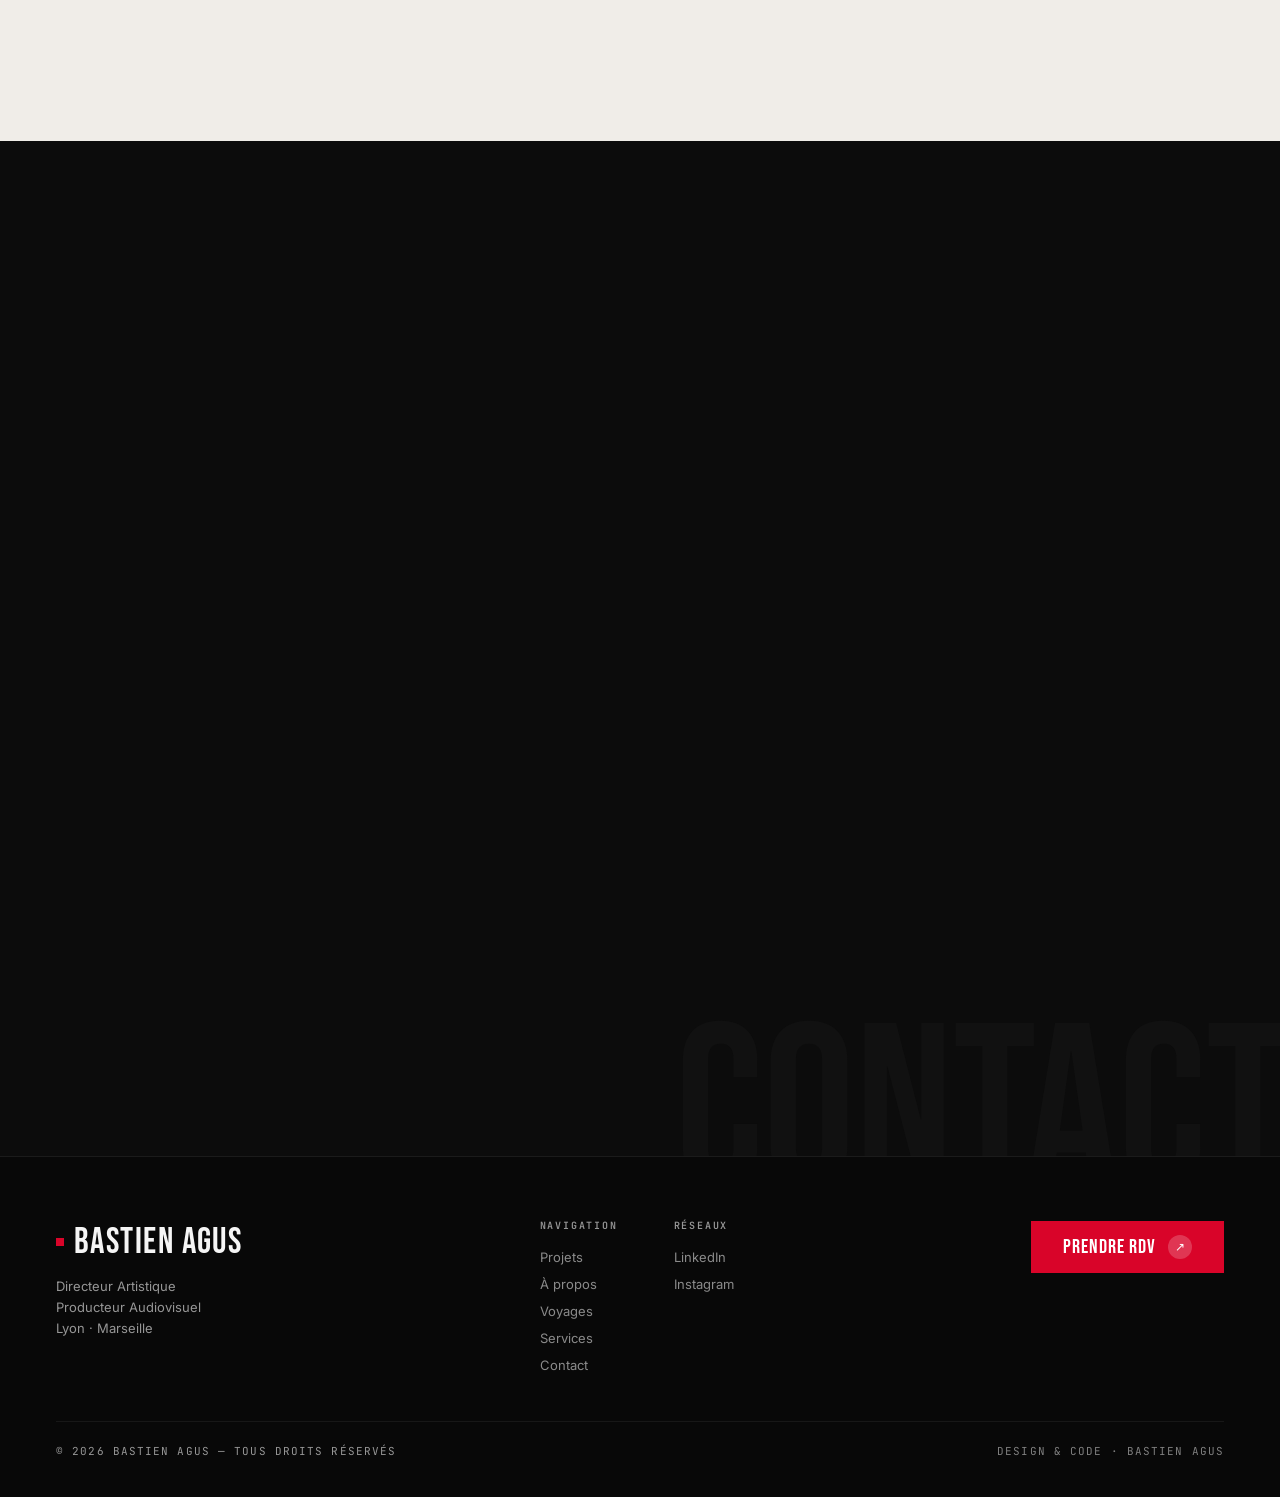
==== commit 47cbcf8c: "COMMIT DES MODIF DU LUNDI 20 AMÉLIORATION DU CARROUSEL ET DE SERVICES" ====
--- a/index.html
+++ b/index.html
@@ -288,52 +288,63 @@
     <h2 class="section-title section-title--dark services__title" data-reveal data-split data-d="80">CE QUE JE FAIS<span class="red">.</span></h2>
     <div class="script script--muted services__script" data-reveal data-d="120">l'expertise</div>
     <div class="services__grid">
-      <a href="#contact" class="svc" data-reveal data-d="0" data-type="Direction artistique">
+      <div class="svc" data-reveal data-d="0" data-type="Direction artistique">
         <span class="svc__num">01</span>
         <div class="svc__body">
           <h3 class="svc__title">DIRECTION ARTISTIQUE</h3>
           <p class="svc__text">Identité visuelle, stratégie de marque, direction créative globale — de la conception au déploiement sur tous les points de contact.</p>
-          <span class="svc__cta">DEMANDER UN DEVIS <span class="svc__cta-arrow">→</span></span>
-        </div>
+          <!-- Vignettes des projets de ce service (remplies par initServicesConnector,
+               source = champ `categories` de js/projects.js) -->
+          <div class="svc__projects" aria-label="Projets en direction artistique"></div>
+          <a class="svc__cta" href="#contact">DEMANDER UN DEVIS <span class="svc__cta-arrow">→</span></a>
+        </div>
+        <!-- Boussole : la « direction » (cap, guidage, précision) plutôt que le
+             cadrage — trait purement géométrique, cohérent avec les 3 autres
+             icônes et animable par le dessin de trait (.svc__icon > *). -->
         <svg class="svc__icon" viewBox="0 0 32 32" fill="none" stroke="currentColor" stroke-width="1.6" aria-hidden="true">
-          <path d="M2 10V2H10"/><path d="M22 2H30V10"/><path d="M30 22V30H22"/><path d="M10 30H2V22"/>
+          <circle cx="16" cy="16" r="12.5"/>
+          <path d="M16 6.5 L19 16 L16 25.5 L13 16 Z"/>
+          <circle cx="16" cy="16" r="1.4"/>
         </svg>
-      </a>
-      <a href="#contact" class="svc" data-reveal data-d="70" data-type="Production vidéo">
+      </div>
+      <div class="svc" data-reveal data-d="70" data-type="Production vidéo">
         <span class="svc__num">02</span>
         <div class="svc__body">
           <h3 class="svc__title">PRODUCTION VIDÉO</h3>
           <p class="svc__text">Spots TV &amp; cinéma, films corporate, captation événementielle. Pré-production, tournage, post-production et livraison multi-format.</p>
-          <span class="svc__cta">DEMANDER UN DEVIS <span class="svc__cta-arrow">→</span></span>
+          <div class="svc__projects" aria-label="Projets en production vidéo"></div>
+          <a class="svc__cta" href="#contact">DEMANDER UN DEVIS <span class="svc__cta-arrow">→</span></a>
         </div>
         <svg class="svc__icon" viewBox="0 0 32 32" fill="none" stroke="currentColor" stroke-width="1.6" aria-hidden="true">
           <rect x="3" y="12" width="26" height="17"/><path d="M3 12L8 4H14L11 12"/><path d="M14 12L19 4H25L22 12"/>
         </svg>
-      </a>
-      <a href="#contact" class="svc" data-reveal data-d="0" data-type="Photographie">
+      </div>
+      <div class="svc" data-reveal data-d="0" data-type="Photographie">
         <span class="svc__num">03</span>
         <div class="svc__body">
           <h3 class="svc__title">PHOTOGRAPHIE</h3>
           <p class="svc__text">Direction photo, campagnes d'affichage, shooting produit et lifestyle. Du concept à la retouche, optimisé pour impression et digital.</p>
-          <span class="svc__cta">DEMANDER UN DEVIS <span class="svc__cta-arrow">→</span></span>
+          <div class="svc__projects" aria-label="Projets en photographie"></div>
+          <a class="svc__cta" href="#contact">DEMANDER UN DEVIS <span class="svc__cta-arrow">→</span></a>
         </div>
         <svg class="svc__icon" viewBox="0 0 32 32" fill="none" stroke="currentColor" stroke-width="1.6" aria-hidden="true">
           <polygon points="16,3 27,10 27,22 16,29 5,22 5,10"/><polygon points="16,10 21,13 21,19 16,22 11,19 11,13"/>
         </svg>
-      </a>
-      <a href="#contact" class="svc" data-reveal data-d="70" data-type="Motion design">
+      </div>
+      <div class="svc" data-reveal data-d="70" data-type="Motion design">
         <span class="svc__num">04</span>
         <div class="svc__body">
           <h3 class="svc__title">MOTION DESIGN</h3>
           <p class="svc__text">Animation graphique, habillage vidéo, titrage broadcast. Motion adapté aux formats TV, digital et événementiel.</p>
-          <span class="svc__cta">DEMANDER UN DEVIS <span class="svc__cta-arrow">→</span></span>
+          <div class="svc__projects" aria-label="Projets en motion design"></div>
+          <a class="svc__cta" href="#contact">DEMANDER UN DEVIS <span class="svc__cta-arrow">→</span></a>
         </div>
         <svg class="svc__icon" viewBox="0 0 32 32" fill="none" stroke="currentColor" stroke-width="1.6" aria-hidden="true">
           <line x1="2" y1="16" x2="30" y2="16"/>
           <rect x="6" y="12" width="8" height="8" transform="rotate(45 10 16)"/>
           <rect x="20" y="12" width="8" height="8" transform="rotate(45 24 16)"/>
         </svg>
-      </a>
+      </div>
     </div>
   </div>
 </section>
@@ -385,6 +396,7 @@
             <option>Production vidéo</option>
             <option>Photographie</option>
             <option>Motion design</option>
+            <option>Autre projet</option>
           </select>
         </div>
         <div class="field">
--- a/css/styles.css
+++ b/css/styles.css
@@ -286,7 +286,11 @@
 /* ============================== PROJETS — SHOWCASE (hero select + roulette) ============================== */
 /* Fond crème : rupture éditoriale hero(dark) → showcase(clair) → about(dark).
    La stage reste une "fenêtre" sombre cadrée qui claque sur le crème. */
-.projets { position: relative; background: var(--cream); }
+/* padding-bottom : respiration crème sous la scène avant la rupture crème→noir de
+   « À propos ». Sans lui, il ne restait que les 64px de margin de la stage entre
+   deux blocs sombres (scène + about) → effet « collés ». Neutralisé en mobile
+   (panneaux plein écran, cf. media query 900px). */
+.projets { position: relative; background: var(--cream); padding-bottom: 88px; }
 .showcase { position: relative; }
 .showcase__sticky { display: block; }
 /* Capture sticky (desktop, hors reduced-motion) : la section se fige, le scroll
@@ -303,6 +307,16 @@
    inversée. Le plafond desktop est inchangé. */
 .projets .section-title--dark { font-size: clamp(44px, 7vw, 76px); }
 .projets .script--muted { font-size: clamp(24px, 3.5vw, 38px); }
+/* align-items:baseline aligne déjà les lignes de base calculées (mesuré : les deux
+   à la même Y, bas de glyphes à ~1px près). Reste un très léger flottement optique :
+   Ms Madi (script, ascendants ~24px) est bien plus court que les capitales pleines
+   de Bebas (~53px) et, calé sur la baseline, paraît « posé sur le fil » de façon un
+   peu rigide. Micro-descente optique (~3px) pour l'« asseoir » dans le mot — ses
+   boucles/ascendants chevauchent alors le bas de TRAVAUX, effet volontaire et plus
+   harmonieux. `position/top` et NON `transform` : le canal transform de cet élément
+   [data-reveal] est piloté inline par initReveals (js/main.js) et écraserait la
+   règle. Scopé au header showcase — n'affecte pas .services__script. */
+.showcase__titles .script--muted { position: relative; top: 0.08em; }
 /* --red-text (#ff3b5c) tombe à 2.98:1 sur le crème (échoue AA) — on bascule sur
    la variante AA dédiée au fond crème (documentée dans :root). */
 .projets .eyebrow__text { color: var(--red-text-on-cream); }
@@ -476,6 +490,10 @@
 }
 .showcase__thumbs-track::-webkit-scrollbar { display: none; }
 .showcase.is-locked .showcase__thumbs-track { overflow-x: hidden; }
+/* Mode scrub (desktop, pointeur fin) : la position de bande est pilotée par JS
+   (scrollLeft lissé), overflow masqué pour ne pas laisser une barre horizontale
+   sous les vignettes — même principe que le lock, sans la capture sticky. */
+.showcase.is-scrub .showcase__thumbs-track { overflow-x: hidden; }
 
 /* Aucune transition sur `transform` : le scale (roulette + boost au survol) est
    piloté 100% en JS, interpolé chaque frame (lerp). Une transition CSS par-dessus
@@ -738,6 +756,7 @@
 .svc__cta {
   display: inline-flex; align-items: center; gap: 8px; margin-top: 20px;
   font: 600 11px/1 var(--mono); letter-spacing: .12em; color: var(--red-text-on-cream);
+  text-decoration: none; /* désormais un <a href="#contact"> (cf. index.html) */
 }
 .svc__cta-arrow { display: inline-block; transition: transform var(--dur-fast) var(--ease-out); }
 .svc:focus-visible .svc__cta-arrow, .svc:active .svc__cta-arrow { transform: translateX(4px); }
@@ -768,6 +787,48 @@
 /* .55 tombait à 4.22:1 sur crème (échoue AA de peu pour un texte 15px). .6 → 5.0:1.
    NB : seul le contraste est touché ici, pas l'esthétique de la section (à revoir). */
 .svc__text { font: 400 15px/1.7 var(--sans); color: rgba(10,10,10,.6); max-width: 640px; }
+
+/* ——— Bande de projets par service (remplie par js/main.js initServicesConnector) ———
+   Réponse à « voir des exemples » : un index compact de vignettes cliquables vers
+   les pages projet, sous chaque service. Grayscale au repos (l'index reste discret
+   sur la liste éditoriale), couleur + léger zoom + filet rouge au survol/focus.
+   Visible dès que la ligne est révélée (pas de hover-gate → aucun décalage de
+   layout au survol), placée AVANT le CTA pour que l'apparition du CTA (desktop)
+   ne pousse pas les vignettes. */
+.svc__projects {
+  display: flex; flex-wrap: wrap; gap: 14px; margin-top: 22px;
+  opacity: 0; transform: translateY(16px);
+  transition: opacity .6s var(--ease-out), transform .6s var(--ease-out);
+  transition-delay: 180ms;
+}
+.svc.is-revealed .svc__projects { opacity: 1; transform: none; }
+.svc__project { display: block; width: 104px; text-decoration: none; }
+.svc__project-thumb {
+  display: block; position: relative; width: 100%; aspect-ratio: 3 / 2; overflow: hidden;
+  border: 1px solid rgba(10,10,10,.16); background: #111;
+}
+.svc__project-thumb img {
+  width: 100%; height: 100%; object-fit: cover;
+  filter: grayscale(65%) brightness(.85);
+  transition: filter var(--dur-med) var(--ease-out), transform var(--dur-med) var(--ease-out);
+}
+.svc__project:hover .svc__project-thumb img,
+.svc__project:focus-visible .svc__project-thumb img { filter: none; transform: scale(1.06); }
+/* filet rouge net au survol/focus (coins nets, cohérent charte) */
+.svc__project-thumb::after {
+  content: ''; position: absolute; inset: 0; border: 1px solid transparent;
+  transition: border-color var(--dur-fast) ease; pointer-events: none;
+}
+.svc__project:hover .svc__project-thumb::after,
+.svc__project:focus-visible .svc__project-thumb::after { border-color: var(--red); }
+.svc__project-name {
+  display: block; margin-top: 8px;
+  font: 600 9px/1.3 var(--mono); letter-spacing: .1em; text-transform: uppercase;
+  color: rgba(10,10,10,.5);
+  transition: color var(--dur-fast) ease;
+}
+.svc__project:hover .svc__project-name,
+.svc__project:focus-visible .svc__project-name { color: var(--red-text-on-cream); }
 
 /* ——— Reveal scroll bidirectionnel (cascade num → titre → texte → icône/cta) ———
    Piloté par un IntersectionObserver dédié (js/main.js initServicesReveal) qui
@@ -1081,6 +1142,9 @@
      page utilisable. Elles ne concernent PAS les panneaux. ——— */
   .showcase.is-locked .showcase__sticky { position: static; height: auto; overflow: visible; display: block; }
   .showcase.is-locked .showcase__stage { flex: none; margin: 0 20px; }
+  /* Mode panneaux : pas de respiration crème ajoutée (les panneaux occupent tout
+     l'écran, le mnav ferme la section). Le padding-bottom desktop est neutralisé. */
+  .projets { padding-bottom: 0; }
   .showcase__header { padding: 96px 24px 20px; }
   /* Mobile : le texte ET le cluster vignettes sortent du positionnement absolu et
      sont empilés en flux par flexbox.
